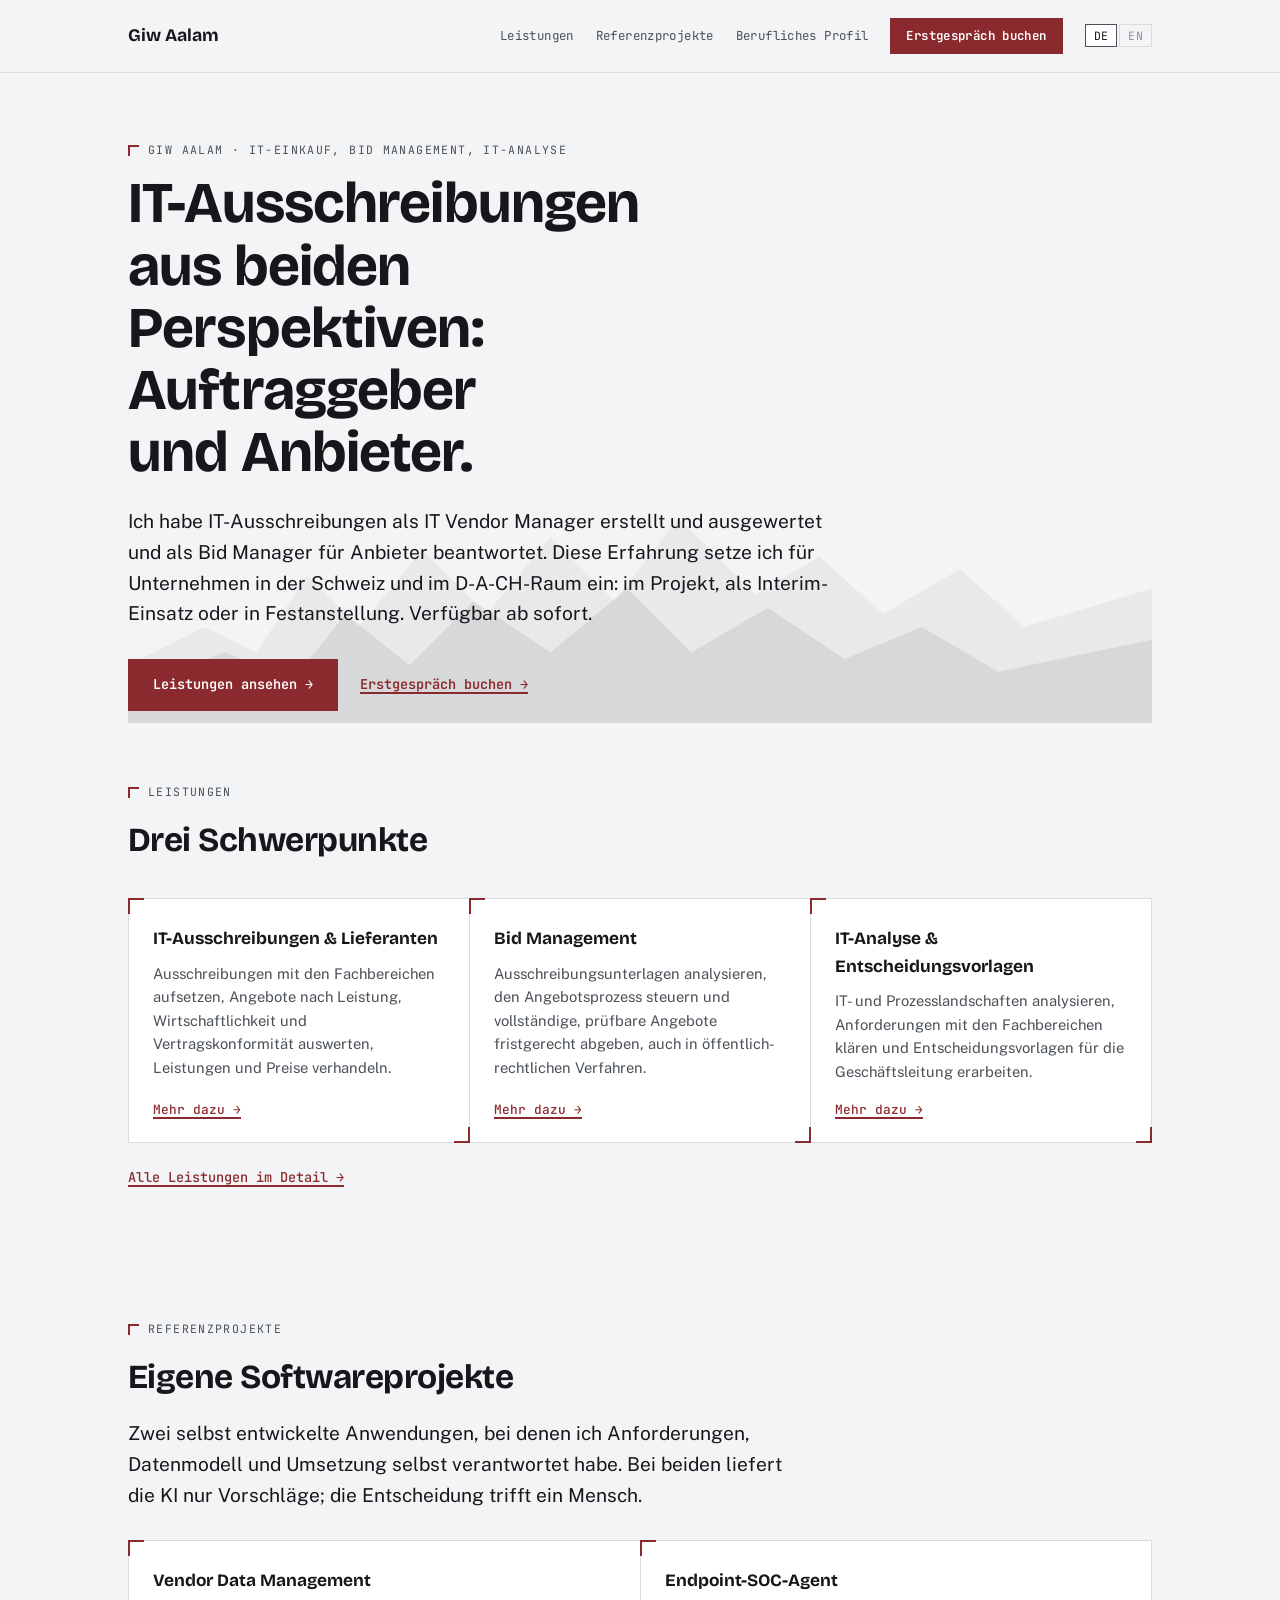
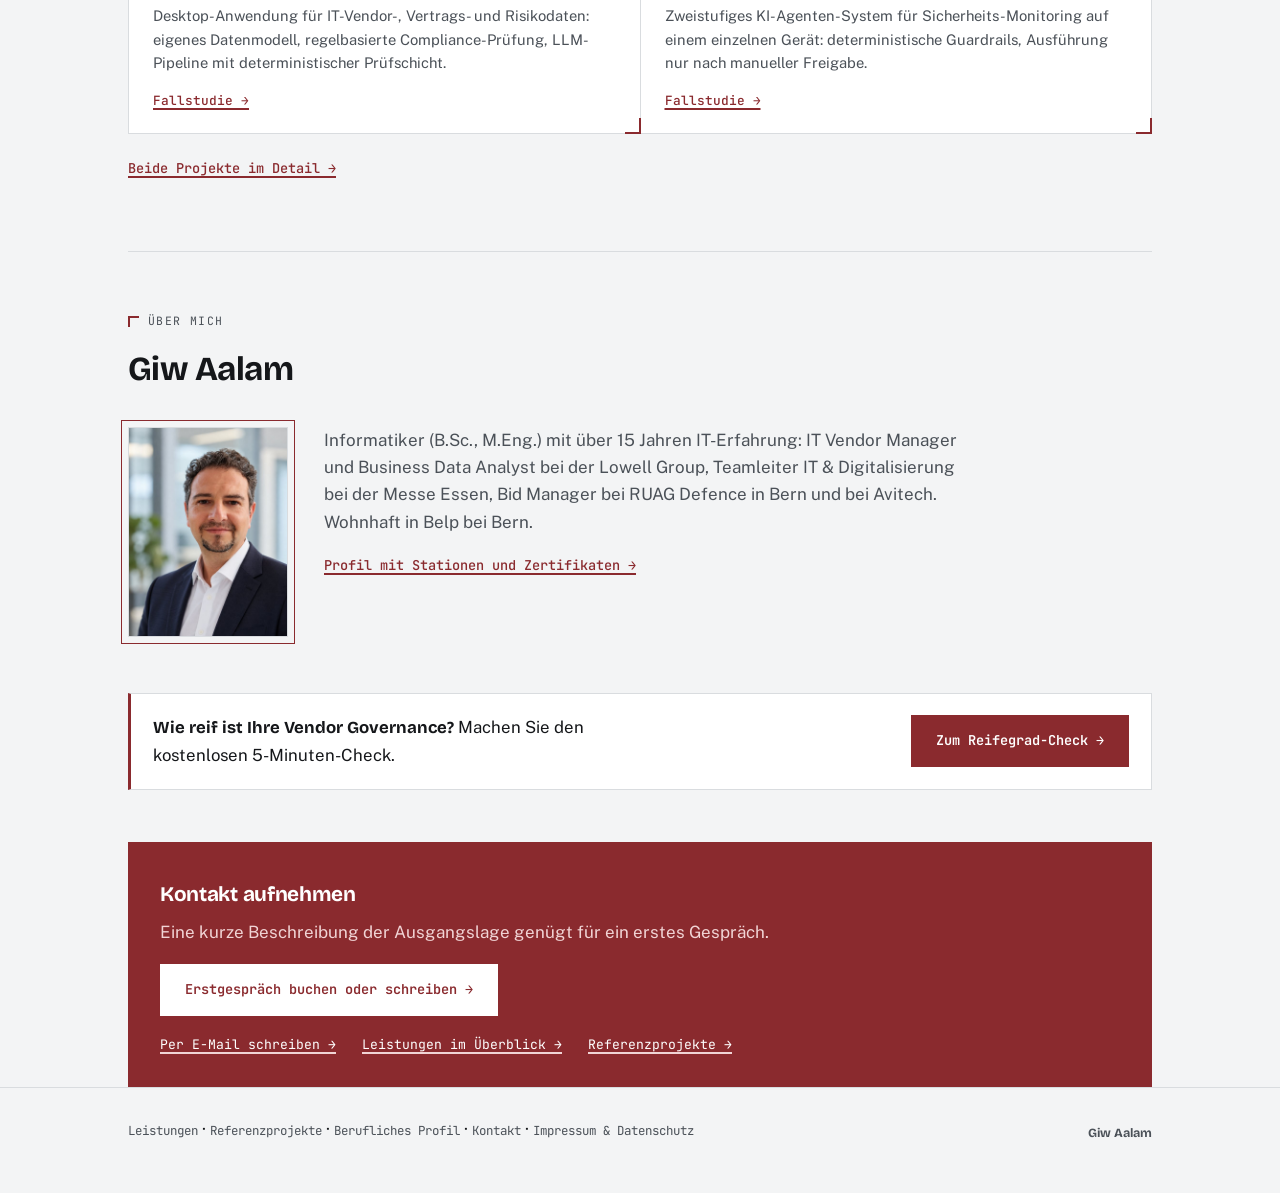
==== index.html @ 3bb44c36 "«über 15 Jahre IT-Erfahrung» statt «rund 15 Jahre Berufserfahrung» Inklusive Softwareentwicklung neb" ====
<!doctype html>
<html lang="de">
<head>
<meta charset="utf-8">
<meta name="viewport" content="width=device-width, initial-scale=1">
<meta name="google-site-verification" content="A7UXfhFZWaXhQzWZ7YZxfy1jRE7HxicbhE1LOJ9p0_E">
<title>Giw Aalam · IT-Ausschreibungen, Lieferantenmanagement, Bid Management</title>
<meta name="description" content="Giw Aalam unterstützt Unternehmen bei IT-Ausschreibungen, Lieferanten- und Vertragsmanagement, Bid Management und IT-Analyse. Projekt, Interim oder Festanstellung, verfügbar ab sofort.">
<meta property="og:type" content="website">
<meta property="og:url" content="https://aalam.ch/">
<meta property="og:site_name" content="Giw Aalam">
<meta property="og:title" content="Giw Aalam · IT-Ausschreibungen, Lieferantenmanagement, Bid Management">
<meta property="og:description" content="Giw Aalam unterstützt Unternehmen bei IT-Ausschreibungen, Lieferanten- und Vertragsmanagement, Bid Management und IT-Analyse. Projekt, Interim oder Festanstellung, verfügbar ab sofort.">
<meta property="og:image" content="https://aalam.ch/profil/giw-aalam.jpg">
<meta property="og:locale" content="de_CH">
<meta name="twitter:card" content="summary">
<link rel="canonical" href="https://aalam.ch/">
<script type="application/ld+json">
{
  "@context": "https://schema.org",
  "@graph": [
    { "@type": "WebSite", "@id": "https://aalam.ch/#website", "url": "https://aalam.ch/", "name": "Giw Aalam", "inLanguage": "de-CH", "publisher": { "@id": "https://aalam.ch/#giw" } },
    { "@type": "Person", "@id": "https://aalam.ch/#giw", "name": "Giw Aalam", "url": "https://aalam.ch/profil/", "email": "gaalam@googlemail.com", "jobTitle": "IT Vendor Management, Bid Management und IT-Analyse", "address": { "@type": "PostalAddress", "addressLocality": "Belp", "addressRegion": "BE", "addressCountry": "CH" }, "sameAs": ["https://github.com/Gaalam"] }
  ]
}
</script>
<link rel="preconnect" href="https://fonts.googleapis.com">
<link rel="preconnect" href="https://fonts.gstatic.com" crossorigin>
<link href="https://fonts.googleapis.com/css2?family=Bricolage+Grotesque:opsz,wght@12..96,400..800&family=Public+Sans:wght@400;500;600;700&family=JetBrains+Mono:wght@400;500;600;700&display=swap" rel="stylesheet">
<style>
  :root{
    --paper:#F3F4F5;
    --surface:#FFFFFF;
    --ink:#15171A;
    --ink-soft:#4B5158;
    --ink-faint:#8A9099;
    --rule:#D9DCDF;
    --accent:#8A2A2E;
    --accent-ink:#FFFFFF;
    --max:1080px;
  }
  *{box-sizing:border-box}
  html{scroll-behavior:smooth}
  @media (prefers-reduced-motion: reduce){ html{scroll-behavior:auto} }
  body{ margin:0; background:var(--paper); color:var(--ink); font-family:'Public Sans', system-ui, sans-serif; font-size:17px; line-height:1.6; }
  a{ color:var(--accent); text-decoration-thickness:1.5px; text-underline-offset:3px; }
  a:focus-visible{ outline:2.5px solid var(--accent); outline-offset:3px; }
  h1,h2,h3{ font-family:'Bricolage Grotesque', system-ui, sans-serif; font-weight:700; letter-spacing:-.015em; margin:0 0 .4em; color:var(--ink); }
  .wrap{ max-width:var(--max); margin:0 auto; padding:0 28px; }
  .eyebrow{ font-family:'JetBrains Mono', monospace; font-size:.72rem; letter-spacing:.12em; text-transform:uppercase; color:var(--ink-soft); display:inline-flex; align-items:center; gap:9px; }
  .eyebrow::before{ content:""; width:9px; height:9px; flex:0 0 auto; border-top:2px solid var(--accent); border-left:2px solid var(--accent); }
  p{ margin:0 0 1.1em; color:var(--ink-soft); max-width:64ch; }
  .lead{ font-size:1.2rem; color:var(--ink); max-width:60ch; }

  header.site{ padding:18px 0; position:sticky; top:0; background:var(--paper); border-bottom:1px solid var(--rule); z-index:10; }
  header.site .wrap{ display:flex; align-items:center; justify-content:space-between; }
  .brand{ font-family:'Bricolage Grotesque', sans-serif; font-weight:700; font-size:1.1rem; color:var(--ink); text-decoration:none; }
  nav.site{ display:flex; align-items:center; flex-wrap:wrap; justify-content:flex-end; row-gap:8px; }
  nav.site a{ font-family:'JetBrains Mono', monospace; font-size:.78rem; letter-spacing:.03em; color:var(--ink-soft); margin-left:22px; text-decoration:none; border-bottom:1px solid transparent; }
  nav.site a:hover{ border-color:var(--ink-soft); color:var(--ink); }
  .nav-cta{ font-family:'JetBrains Mono', monospace; font-size:.78rem; font-weight:600; background:var(--accent); color:var(--accent-ink) !important; padding:8px 16px; margin-left:22px; text-decoration:none; display:inline-block; border-bottom:none !important; }
  .nav-cta:hover{ background:var(--ink); }
  .lang-switch{ display:flex; gap:2px; margin-left:22px; }
  .lang-btn{ font-family:'JetBrains Mono', monospace; font-size:.72rem; letter-spacing:.03em; color:var(--ink-faint); background:none; border:1px solid var(--rule); padding:3px 8px; cursor:pointer; }
  .lang-btn:hover{ color:var(--ink); }
  .lang-btn.active{ color:var(--ink); background:var(--surface); border-color:var(--ink-soft); }
  @media (max-width:700px){ nav.site a:not(.nav-cta){ display:none; } }

  .hero{
    padding:64px 0 12px;
    background-image:url("data:image/svg+xml,%3Csvg xmlns='http://www.w3.org/2000/svg' viewBox='0 0 1600 420' preserveAspectRatio='xMidYMax slice'%3E%3Cpath d='M0 330 L120 270 L200 310 L280 190 L360 270 L460 150 L560 250 L660 130 L760 230 L860 100 L980 220 L1080 160 L1180 250 L1300 180 L1400 270 L1600 210 L1600 420 L0 420 Z' fill='%2315171A' opacity='0.05'/%3E%3Cpath d='M0 370 L150 310 L260 350 L340 250 L440 330 L540 230 L660 310 L780 210 L880 310 L1000 240 L1120 320 L1240 270 L1360 340 L1600 290 L1600 420 L0 420 Z' fill='%2315171A' opacity='0.08'/%3E%3C/svg%3E");
    background-repeat:no-repeat; background-position:bottom center; background-size:100% auto;
  }
  .hero h1{ font-size:clamp(2.3rem, 5.6vw, 3.6rem); line-height:1.08; max-width:16ch; text-wrap:balance; }
  .hero .lead{ margin-top:20px; }
  .hero-cta{ margin-top:30px; display:flex; gap:22px; flex-wrap:wrap; align-items:center; }
  .btn-primary{ font-family:'JetBrains Mono', monospace; font-size:.85rem; font-weight:600; background:var(--accent); color:var(--accent-ink); padding:14px 24px; text-decoration:none; display:inline-block; border:1.5px solid var(--accent); }
  .btn-primary:hover{ background:var(--ink); border-color:var(--ink); }
  .cta-secondary{ font-family:'JetBrains Mono', monospace; font-size:.85rem; font-weight:600; border-bottom:1.5px solid var(--rule); }
  .cta-secondary:hover{ border-color:var(--accent); }

  .check-teaser{ margin:0; padding:20px 22px; background:var(--surface); border:1px solid var(--rule); border-left:3px solid var(--accent); display:flex; flex-wrap:wrap; gap:14px 28px; align-items:center; justify-content:space-between; }
  .check-teaser p{ margin:0; color:var(--ink); font-size:1.05rem; max-width:52ch; }
  .check-teaser strong{ font-family:'Bricolage Grotesque', sans-serif; }

  section{ padding:56px 0; border-top:1px solid var(--rule); }
  section:first-of-type{ border-top:none; }
  .section-head{ max-width:680px; margin-bottom:30px; }
  .section-head h2{ font-size:clamp(1.5rem, 3vw, 2.1rem); }

  .cards{ display:grid; grid-template-columns:repeat(auto-fit, minmax(240px, 1fr)); gap:1px; background:var(--rule); border:1px solid var(--rule); }
  .card{ position:relative; background:var(--surface); padding:26px 24px 22px; display:flex; flex-direction:column; }
  .card::before, .card::after{ content:""; position:absolute; width:14px; height:14px; border-color:var(--accent); border-style:solid; border-width:0; pointer-events:none; }
  .card::before{ top:-1px; left:-1px; border-top-width:2px; border-left-width:2px; }
  .card::after{ bottom:-1px; right:-1px; border-bottom-width:2px; border-right-width:2px; }
  .card-t{ font-family:'Bricolage Grotesque', sans-serif; font-weight:700; font-size:1.08rem; margin-bottom:9px; }
  .card p{ font-size:.92rem; margin-bottom:16px; }
  .card a{ font-family:'JetBrains Mono', monospace; font-size:.8rem; font-weight:500; margin-top:auto; }
  @media (max-width:640px){ .cards{ grid-template-columns:1fr; } }

  .section-link{ margin-top:24px; font-family:'JetBrains Mono', monospace; font-size:.85rem; font-weight:500; }

  .band{ background:var(--ink); color:var(--paper); border-top:none; padding:64px 0; }
  .band p{ color:var(--paper); max-width:none; }
  .band .eyebrow{ color:#A9AEB4; }
  .band .eyebrow::before{ border-color:var(--accent); }
  .band-statement{ font-family:'Bricolage Grotesque', sans-serif; font-weight:700; font-size:clamp(1.6rem, 4.2vw, 2.6rem); line-height:1.18; letter-spacing:-.015em; margin:14px 0 0; max-width:16ch; text-wrap:balance; }
  .band-statement em{ font-style:normal; color:#D68A8D; }

  .about{ display:flex; gap:36px; align-items:flex-start; flex-wrap:wrap; }
  .about img{ width:160px; height:auto; border:1px solid var(--rule); outline:1px solid var(--accent); outline-offset:6px; flex:0 0 auto; }
  .about-copy{ flex:1 1 380px; min-width:280px; }

  .cta{ background:var(--accent); color:var(--accent-ink); padding:36px 32px 32px; margin-top:52px; }
  .cta h2{ color:var(--accent-ink); font-size:1.3rem; }
  .cta p{ color:#F1D4D5; }
  .cta .btn-primary{ background:var(--accent-ink); color:var(--accent); border-color:var(--accent-ink); }
  .cta .btn-primary:hover{ background:var(--ink); color:var(--paper); border-color:var(--ink); }
  .cta-links{ margin-top:18px; font-family:'JetBrains Mono', monospace; font-size:.82rem; }
  .cta-links a{ margin-right:18px; color:var(--accent-ink); text-decoration-color:#F1D4D5; }

  footer{ padding:28px 0 50px; border-top:1px solid var(--rule); }
  footer .wrap{ display:flex; justify-content:space-between; align-items:flex-end; flex-wrap:wrap; gap:16px; }
  footer a, footer .fbrand{ font-family:'JetBrains Mono', monospace; font-size:.78rem; color:var(--ink-soft); text-decoration:none; }
  footer .fbrand{ font-family:'Bricolage Grotesque', sans-serif; font-weight:700; color:var(--ink-soft); }
</style>
</head>
<body>

<header class="site">
  <div class="wrap">
    <a class="brand" href="/">Giw Aalam</a>
    <nav class="site">
      <a href="/leistungen/" data-i18n="nav.leistungen">Leistungen</a>
      <a href="/referenzprojekte/" data-i18n="nav.referenzprojekte">Referenzprojekte</a>
      <a href="/profil/" data-i18n="nav.profil">Berufliches Profil</a>
      <a class="nav-cta" href="/kontakt/" data-i18n="nav.cta">Erstgespräch buchen</a>
      <span class="lang-switch">
        <button class="lang-btn" data-lang="de" type="button">DE</button><button class="lang-btn" data-lang="en" type="button">EN</button>
      </span>
    </nav>
  </div>
</header>

<main>
  <div class="wrap">

    <div class="hero">
      <p class="eyebrow" data-i18n="hero.eyebrow">Giw Aalam · IT-Einkauf, Bid Management, IT-Analyse</p>
      <h1 data-i18n="hero.h1">IT-Ausschreibungen aus beiden Perspektiven: Auftraggeber und Anbieter.</h1>
      <p class="lead" data-i18n="hero.lead">Ich habe IT-Ausschreibungen als IT Vendor Manager erstellt und ausgewertet und als Bid Manager für Anbieter beantwortet. Diese Erfahrung setze ich für Unternehmen in der Schweiz und im D-A-CH-Raum ein: im Projekt, als Interim-Einsatz oder in Festanstellung. Verfügbar ab sofort.</p>
      <div class="hero-cta">
        <a class="btn-primary" href="/leistungen/" data-i18n="hero.cta1">Leistungen ansehen →</a>
        <a class="cta-secondary" href="/kontakt/" data-i18n="hero.cta2">Erstgespräch buchen →</a>
      </div>
    </div>

    <section id="leistungen-teaser">
      <div class="section-head">
        <p class="eyebrow" data-i18n="s1.eyebrow">Leistungen</p>
        <h2 data-i18n="s1.h2">Drei Schwerpunkte</h2>
      </div>
      <div class="cards">
        <div class="card">
          <div class="card-t" data-i18n="s1.c1.t">IT-Ausschreibungen &amp; Lieferanten</div>
          <p data-i18n="s1.c1.p">Ausschreibungen mit den Fachbereichen aufsetzen, Angebote nach Leistung, Wirtschaftlichkeit und Vertragskonformität auswerten, Leistungen und Preise verhandeln.</p>
          <a href="/leistungen/" data-i18n="s1.c1.link">Mehr dazu →</a>
        </div>
        <div class="card">
          <div class="card-t" data-i18n="s1.c2.t">Bid Management</div>
          <p data-i18n="s1.c2.p">Ausschreibungsunterlagen analysieren, den Angebotsprozess steuern und vollständige, prüfbare Angebote fristgerecht abgeben, auch in öffentlich-rechtlichen Verfahren.</p>
          <a href="/leistungen/" data-i18n="s1.c2.link">Mehr dazu →</a>
        </div>
        <div class="card">
          <div class="card-t" data-i18n="s1.c3.t">IT-Analyse &amp; Entscheidungsvorlagen</div>
          <p data-i18n="s1.c3.p">IT- und Prozesslandschaften analysieren, Anforderungen mit den Fachbereichen klären und Entscheidungsvorlagen für die Geschäftsleitung erarbeiten.</p>
          <a href="/leistungen/" data-i18n="s1.c3.link">Mehr dazu →</a>
        </div>
      </div>
      <p class="section-link"><a href="/leistungen/" data-i18n="s1.all">Alle Leistungen im Detail →</a></p>
    </section>

  </div>


  <div class="wrap">

    <section id="referenzprojekte-teaser">
      <div class="section-head">
        <p class="eyebrow" data-i18n="s2.eyebrow">Referenzprojekte</p>
        <h2 data-i18n="s2.h2">Eigene Softwareprojekte</h2>
        <p class="lead" data-i18n="s2.lead">Zwei selbst entwickelte Anwendungen, bei denen ich Anforderungen, Datenmodell und Umsetzung selbst verantwortet habe. Bei beiden liefert die KI nur Vorschläge; die Entscheidung trifft ein Mensch.</p>
      </div>
      <div class="cards">
        <div class="card">
          <div class="card-t" data-i18n="s2.c1.t">Vendor Data Management</div>
          <p data-i18n="s2.c1.p">Desktop-Anwendung für IT-Vendor-, Vertrags- und Risikodaten: eigenes Datenmodell, regelbasierte Compliance-Prüfung, LLM-Pipeline mit deterministischer Prüfschicht.</p>
          <a href="/referenzprojekte/vendor-data-management/" data-i18n="s2.c1.link">Fallstudie →</a>
        </div>
        <div class="card">
          <div class="card-t" data-i18n="s2.c2.t">Endpoint-SOC-Agent</div>
          <p data-i18n="s2.c2.p">Zweistufiges KI-Agenten-System für Sicherheits-Monitoring auf einem einzelnen Gerät: deterministische Guardrails, Ausführung nur nach manueller Freigabe.</p>
          <a href="/referenzprojekte/endpoint-soc-agent/" data-i18n="s2.c2.link">Fallstudie →</a>
        </div>
      </div>
      <p class="section-link"><a href="/referenzprojekte/" data-i18n="s2.all">Beide Projekte im Detail →</a></p>
    </section>

    <section id="ueber-mich-teaser">
      <div class="section-head">
        <p class="eyebrow" data-i18n="s3.eyebrow">Über mich</p>
        <h2 data-i18n="s3.h2">Giw Aalam</h2>
      </div>
      <div class="about">
        <img src="profil/giw-aalam.jpg" alt="Portrait von Giw Aalam" width="160" height="210" data-i18n-alt="img.portrait.alt">
        <div class="about-copy">
          <p data-i18n="s3.p">Informatiker (B.Sc., M.Eng.) mit über 15 Jahren IT-Erfahrung: IT Vendor Manager und Business Data Analyst bei der Lowell Group, Teamleiter IT &amp; Digitalisierung bei der Messe Essen, Bid Manager bei RUAG Defence in Bern und bei Avitech. Wohnhaft in Belp bei Bern.</p>
          <p class="section-link" style="margin-top:0;"><a href="/profil/" data-i18n="s3.link">Profil mit Stationen und Zertifikaten →</a></p>
        </div>
      </div>
    </section>

    <div class="check-teaser">
      <p data-i18n="check.p"><strong>Wie reif ist Ihre Vendor Governance?</strong> Machen Sie den kostenlosen 5-Minuten-Check.</p>
      <a class="btn-primary" href="/reifegrad-check/" data-i18n="check.link">Zum Reifegrad-Check →</a>
    </div>

    <div class="cta">
      <h2 data-i18n="cta.h2">Kontakt aufnehmen</h2>
      <p style="margin-bottom:18px;" data-i18n="cta.p">Eine kurze Beschreibung der Ausgangslage genügt für ein erstes Gespräch.</p>
      <a class="btn-primary" href="/kontakt/" data-i18n="cta.btn">Erstgespräch buchen oder schreiben →</a>
      <div class="cta-links">
        <a href="mailto:gaalam@googlemail.com" data-i18n="cta.mail">Per E-Mail schreiben →</a>
        <a href="/leistungen/" data-i18n="cta.link1">Leistungen im Überblick →</a>
        <a href="/referenzprojekte/" data-i18n="cta.link2">Referenzprojekte →</a>
      </div>
    </div>

  </div>
</main>

<footer>
  <div class="wrap">
    <span>
      <a href="/leistungen/" data-i18n="footer.leistungen">Leistungen</a> ·
      <a href="/referenzprojekte/" data-i18n="footer.referenzprojekte">Referenzprojekte</a> ·
      <a href="/profil/" data-i18n="footer.profil">Berufliches Profil</a> ·
      <a href="/kontakt/" data-i18n="footer.kontakt">Kontakt</a> ·
      <a href="/rechtliches/" data-i18n="footer.legal">Impressum &amp; Datenschutz</a>
    </span>
    <span class="fbrand">Giw Aalam</span>
  </div>
</footer>

<script>
  const I18N = {
    de: {
      title: "Giw Aalam · IT-Ausschreibungen, Lieferantenmanagement, Bid Management",
      description: "Giw Aalam unterstützt Unternehmen bei IT-Ausschreibungen, Lieferanten- und Vertragsmanagement, Bid Management und IT-Analyse. Projekt, Interim oder Festanstellung, verfügbar ab sofort.",
      "nav.leistungen": "Leistungen",
      "nav.referenzprojekte": "Referenzprojekte",
      "nav.profil": "Berufliches Profil",
      "nav.cta": "Erstgespräch buchen",
      "hero.eyebrow": "Giw Aalam · IT-Einkauf, Bid Management, IT-Analyse",
      "hero.h1": "IT-Ausschreibungen aus beiden Perspektiven: Auftraggeber und Anbieter.",
      "hero.lead": "Ich habe IT-Ausschreibungen als IT Vendor Manager erstellt und ausgewertet und als Bid Manager für Anbieter beantwortet. Diese Erfahrung setze ich für Unternehmen in der Schweiz und im D-A-CH-Raum ein: im Projekt, als Interim-Einsatz oder in Festanstellung. Verfügbar ab sofort.",
      "hero.cta1": "Leistungen ansehen →",
      "hero.cta2": "Erstgespräch buchen →",
      "check.p": "<strong>Wie reif ist Ihre Vendor Governance?</strong> Machen Sie den kostenlosen 5-Minuten-Check.",
      "check.link": "Zum Reifegrad-Check →",
      "img.portrait.alt": "Portrait von Giw Aalam",
      "s1.eyebrow": "Leistungen",
      "s1.h2": "Drei Schwerpunkte",
      "s1.c1.t": "IT-Ausschreibungen &amp; Lieferanten",
      "s1.c1.p": "Ausschreibungen mit den Fachbereichen aufsetzen, Angebote nach Leistung, Wirtschaftlichkeit und Vertragskonformität auswerten, Leistungen und Preise verhandeln.",
      "s1.c1.link": "Mehr dazu →",
      "s1.c2.t": "Bid Management",
      "s1.c2.p": "Ausschreibungsunterlagen analysieren, den Angebotsprozess steuern und vollständige, prüfbare Angebote fristgerecht abgeben, auch in öffentlich-rechtlichen Verfahren.",
      "s1.c2.link": "Mehr dazu →",
      "s1.c3.t": "IT-Analyse &amp; Entscheidungsvorlagen",
      "s1.c3.p": "IT- und Prozesslandschaften analysieren, Anforderungen mit den Fachbereichen klären und Entscheidungsvorlagen für die Geschäftsleitung erarbeiten.",
      "s1.c3.link": "Mehr dazu →",
      "s1.all": "Alle Leistungen im Detail →",
      "s2.eyebrow": "Referenzprojekte",
      "s2.h2": "Eigene Softwareprojekte",
      "s2.lead": "Zwei selbst entwickelte Anwendungen, bei denen ich Anforderungen, Datenmodell und Umsetzung selbst verantwortet habe. Bei beiden liefert die KI nur Vorschläge; die Entscheidung trifft ein Mensch.",
      "s2.c1.t": "Vendor Data Management",
      "s2.c1.p": "Desktop-Anwendung für IT-Vendor-, Vertrags- und Risikodaten: eigenes Datenmodell, regelbasierte Compliance-Prüfung, LLM-Pipeline mit deterministischer Prüfschicht.",
      "s2.c1.link": "Fallstudie →",
      "s2.c2.t": "Endpoint-SOC-Agent",
      "s2.c2.p": "Zweistufiges KI-Agenten-System für Sicherheits-Monitoring auf einem einzelnen Gerät: deterministische Guardrails, Ausführung nur nach manueller Freigabe.",
      "s2.c2.link": "Fallstudie →",
      "s2.all": "Beide Projekte im Detail →",
      "s3.eyebrow": "Über mich",
      "s3.h2": "Giw Aalam",
      "s3.p": "Informatiker (B.Sc., M.Eng.) mit über 15 Jahren IT-Erfahrung: IT Vendor Manager und Business Data Analyst bei der Lowell Group, Teamleiter IT &amp; Digitalisierung bei der Messe Essen, Bid Manager bei RUAG Defence in Bern und bei Avitech. Wohnhaft in Belp bei Bern.",
      "s3.link": "Profil mit Stationen und Zertifikaten →",
      "cta.h2": "Kontakt aufnehmen",
      "cta.p": "Eine kurze Beschreibung der Ausgangslage genügt für ein erstes Gespräch.",
      "cta.btn": "Erstgespräch buchen oder schreiben →",
      "cta.mail": "Per E-Mail schreiben →",
      "cta.link1": "Leistungen im Überblick →",
      "cta.link2": "Referenzprojekte →",
      "footer.leistungen": "Leistungen",
      "footer.referenzprojekte": "Referenzprojekte",
      "footer.profil": "Berufliches Profil",
      "footer.kontakt": "Kontakt",
      "footer.legal": "Impressum & Datenschutz"
    },
    en: {
      title: "Giw Aalam · IT tenders, vendor management, bid management",
      description: "Giw Aalam supports companies with IT tenders, vendor and contract management, bid management and IT analysis. Project, interim or permanent, available immediately.",
      "nav.leistungen": "Services",
      "nav.referenzprojekte": "Reference Projects",
      "nav.profil": "Professional Profile",
      "nav.cta": "Book intro call",
      "hero.eyebrow": "Giw Aalam · IT procurement, bid management, IT analysis",
      "hero.h1": "IT tenders from both sides: buyer and bidder.",
      "hero.lead": "As an IT vendor manager I prepared and evaluated IT tenders; as a bid manager I answered them for suppliers. I put this experience to work for companies in Switzerland and the DACH region: as a project, an interim role or a permanent position. Available immediately.",
      "hero.cta1": "See services →",
      "hero.cta2": "Book intro call →",
      "check.p": "<strong>How mature is your vendor governance?</strong> Take the free 5-minute check (German only).",
      "check.link": "Go to the maturity check (German only) →",
      "img.portrait.alt": "Portrait of Giw Aalam",
      "s1.eyebrow": "Services",
      "s1.h2": "Three focus areas",
      "s1.c1.t": "IT tenders &amp; vendors",
      "s1.c1.p": "Set up tenders with the business units, evaluate offers on scope, cost-effectiveness and contract compliance, negotiate services and prices.",
      "s1.c1.link": "Learn more →",
      "s1.c2.t": "Bid management",
      "s1.c2.p": "Analyse tender documents, run the proposal process and submit complete, verifiable proposals on time, including public-sector procedures.",
      "s1.c2.link": "Learn more →",
      "s1.c3.t": "IT analysis &amp; decision papers",
      "s1.c3.p": "Analyse IT and process landscapes, clarify requirements with the business units and prepare decision papers for management.",
      "s1.c3.link": "Learn more →",
      "s1.all": "All services in detail →",
      "s2.eyebrow": "Reference projects",
      "s2.h2": "Software I built",
      "s2.lead": "Two applications I built myself, owning requirements, data model and implementation. In both, AI only makes suggestions; a person makes the decision.",
      "s2.c1.t": "Vendor Data Management",
      "s2.c1.p": "Desktop application for IT vendor, contract and risk data: its own data model, rule-based compliance checks, an LLM pipeline with a deterministic validation layer.",
      "s2.c1.link": "Case study →",
      "s2.c2.t": "Endpoint SOC Agent",
      "s2.c2.p": "Two-stage AI-agent system for security monitoring on a single device: deterministic guardrails, execution only after manual approval.",
      "s2.c2.link": "Case study →",
      "s2.all": "Both projects in detail →",
      "s3.eyebrow": "About me",
      "s3.h2": "Giw Aalam",
      "s3.p": "Computer scientist (B.Sc., M.Eng.) with over 15 years of IT experience: IT vendor manager and business data analyst at Lowell Group, team lead IT &amp; digitalisation at Messe Essen, bid manager at RUAG Defence in Bern and at Avitech. Based in Belp near Bern.",
      "s3.link": "Profile with career history and certificates →",
      "cta.h2": "Get in touch",
      "cta.p": "A short description of the situation is enough for a first conversation.",
      "cta.btn": "Book an intro call or write →",
      "cta.mail": "Write an email →",
      "cta.link1": "Services overview →",
      "cta.link2": "Reference projects →",
      "footer.leistungen": "Services",
      "footer.referenzprojekte": "Reference Projects",
      "footer.profil": "Professional Profile",
      "footer.kontakt": "Contact",
      "footer.legal": "Imprint & privacy"
    }
  };

  function setLang(lang){
    if(!I18N[lang]) return;
    const dict = I18N[lang];
    document.documentElement.lang = lang;
    document.title = dict.title;
    const descMeta = document.querySelector('meta[name="description"]');
    if(descMeta) descMeta.setAttribute('content', dict.description);
    document.querySelectorAll('[data-i18n]').forEach(el=>{
      const key = el.getAttribute('data-i18n');
      if(dict[key] !== undefined) el.innerHTML = dict[key];
    });
    document.querySelectorAll('[data-i18n-alt]').forEach(el=>{
      const key = el.getAttribute('data-i18n-alt');
      if(dict[key] !== undefined) el.setAttribute('alt', dict[key]);
    });
    document.querySelectorAll('.lang-btn').forEach(b=>{
      b.classList.toggle('active', b.dataset.lang === lang);
    });
    try{ localStorage.setItem('lang', lang); }catch(e){}
  }
  document.querySelectorAll('.lang-btn').forEach(b=>{
    b.addEventListener('click', ()=>setLang(b.dataset.lang));
  });
  let initialLang = 'de';
  try{ if(localStorage.getItem('lang') === 'en') initialLang = 'en'; }catch(e){}
  setLang(initialLang);
</script>

</body>
</html>
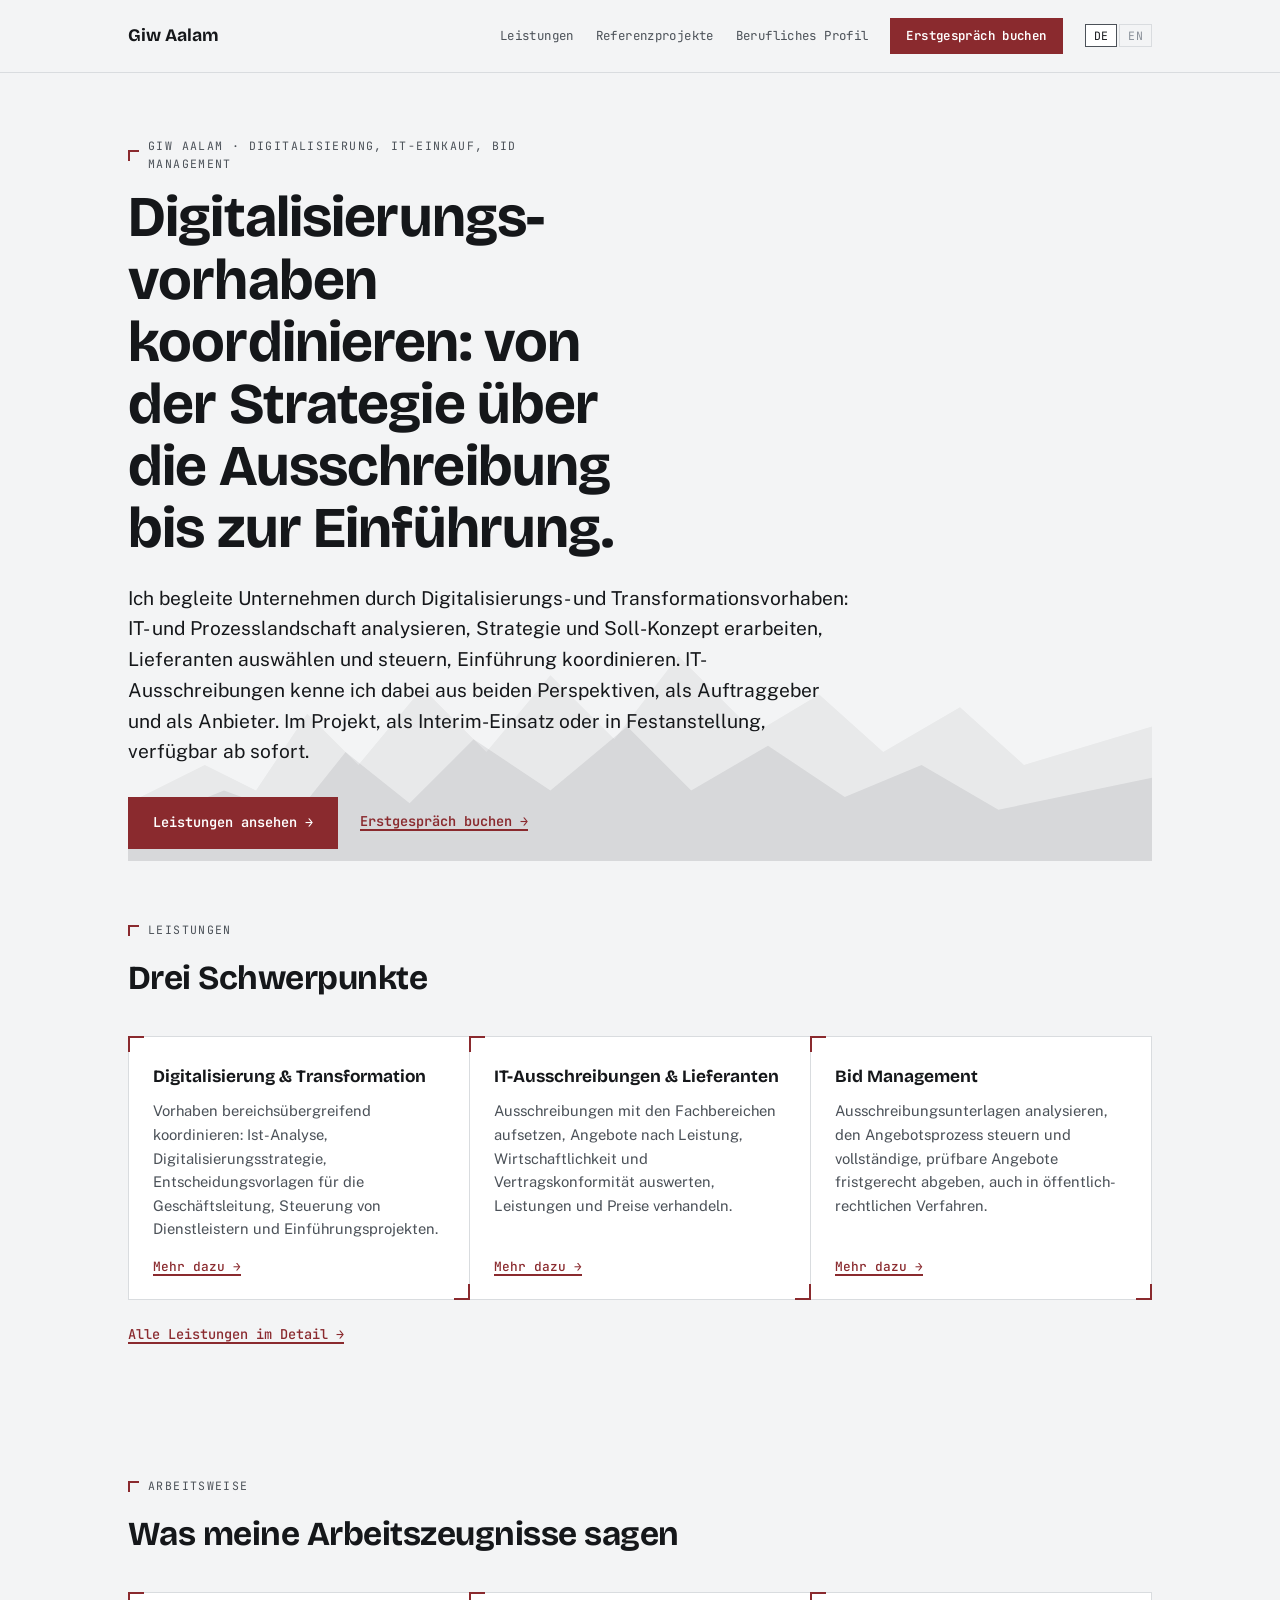
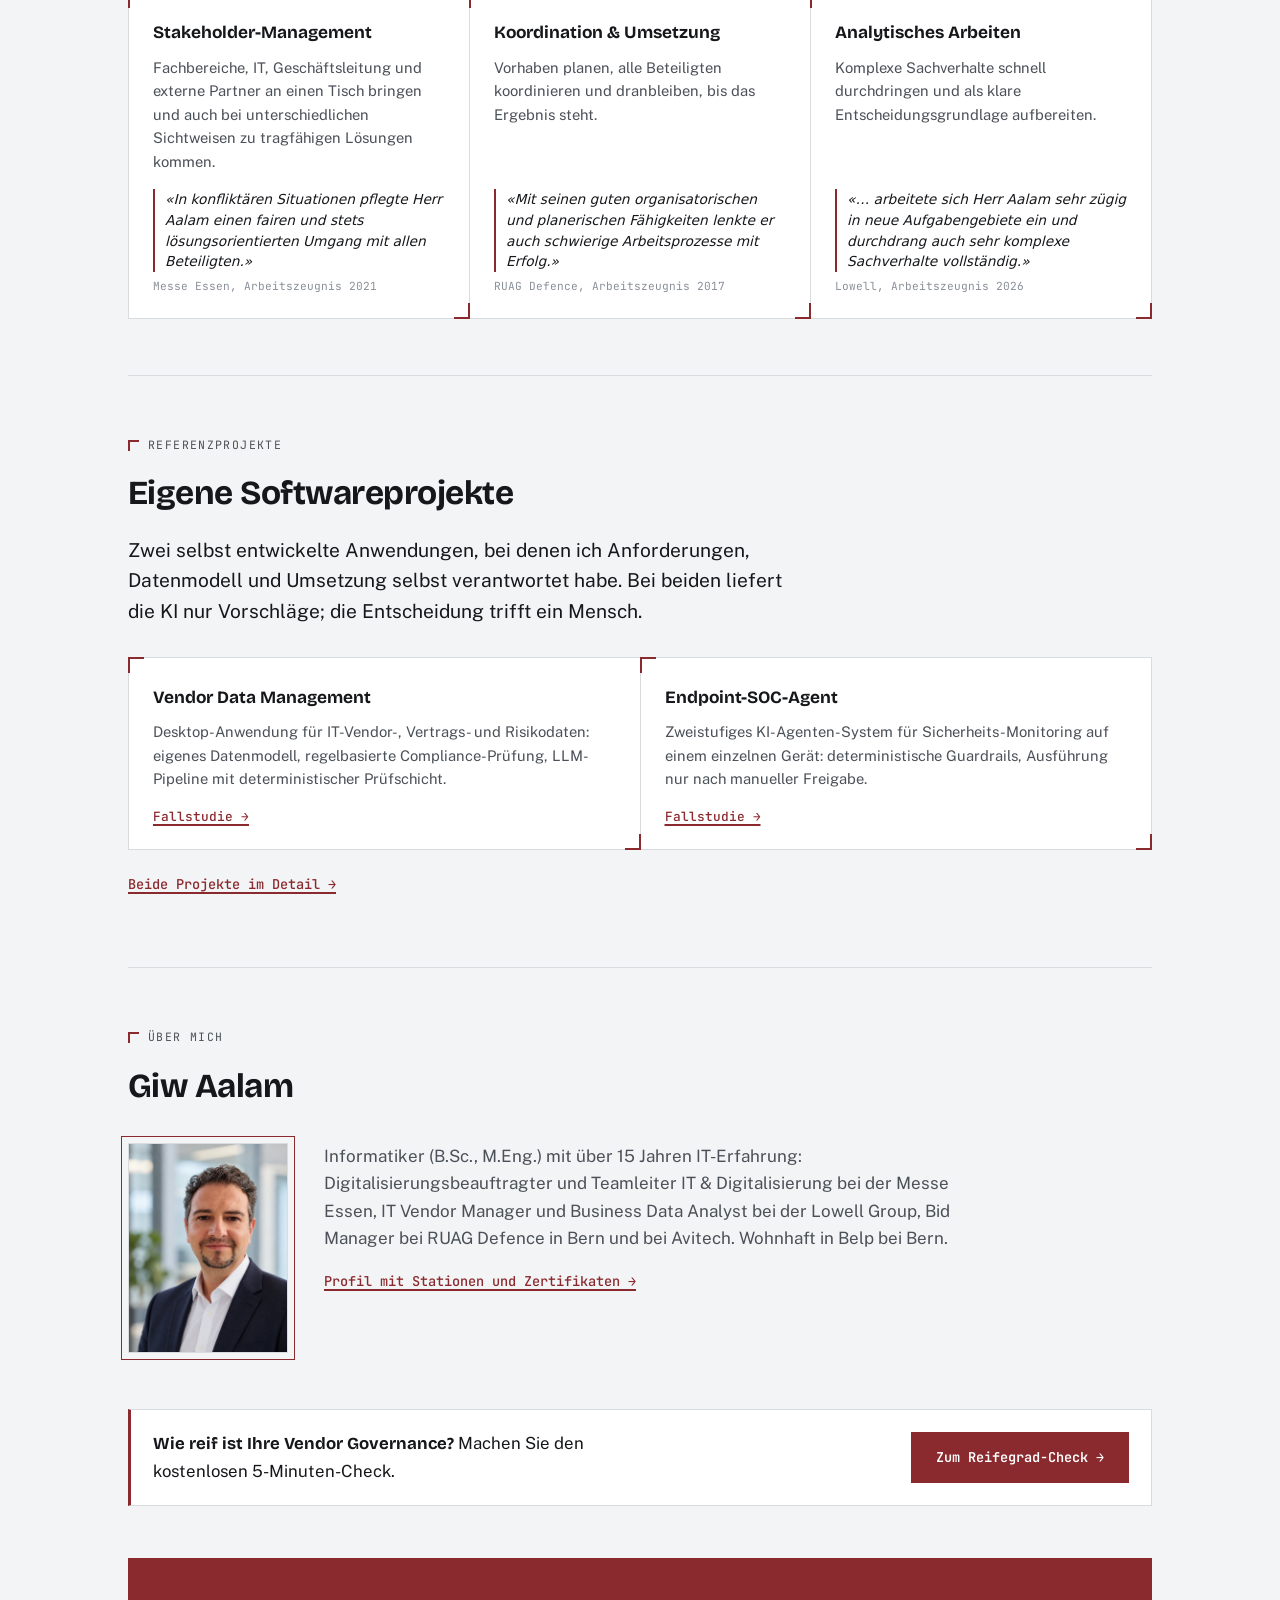
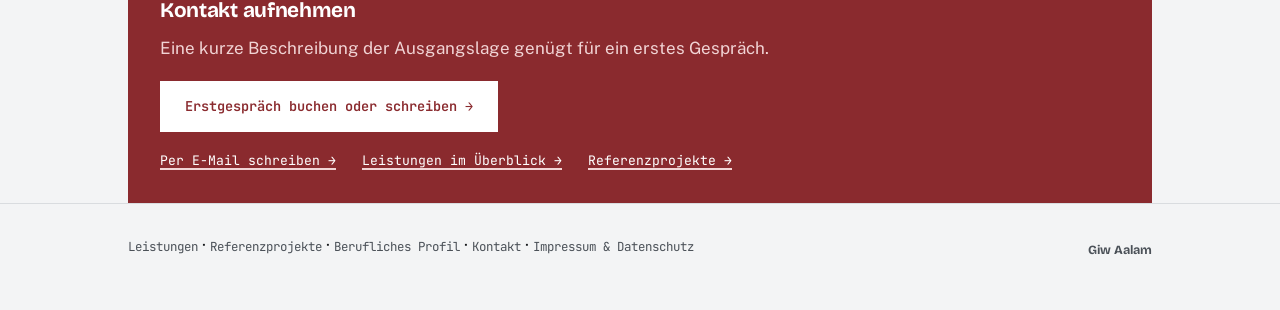
==== commit bc2d8f83: "Digitalisierung & Transformation als ersten Schwerpunkt, Stärken mit Zeugnis-Zitaten - Startseite, L" ====
--- a/index.html
+++ b/index.html
@@ -4,13 +4,13 @@
 <meta charset="utf-8">
 <meta name="viewport" content="width=device-width, initial-scale=1">
 <meta name="google-site-verification" content="A7UXfhFZWaXhQzWZ7YZxfy1jRE7HxicbhE1LOJ9p0_E">
-<title>Giw Aalam · IT-Ausschreibungen, Lieferantenmanagement, Bid Management</title>
-<meta name="description" content="Giw Aalam unterstützt Unternehmen bei IT-Ausschreibungen, Lieferanten- und Vertragsmanagement, Bid Management und IT-Analyse. Projekt, Interim oder Festanstellung, verfügbar ab sofort.">
+<title>Giw Aalam · Digitalisierung &amp; Transformation, IT-Ausschreibungen, Bid Management</title>
+<meta name="description" content="Giw Aalam begleitet und koordiniert Digitalisierungs- und Transformationsvorhaben, von Analyse und Strategie über Ausschreibung und Lieferantenauswahl bis zur Einführung. Projekt, Interim oder Festanstellung, verfügbar ab sofort.">
 <meta property="og:type" content="website">
 <meta property="og:url" content="https://aalam.ch/">
 <meta property="og:site_name" content="Giw Aalam">
-<meta property="og:title" content="Giw Aalam · IT-Ausschreibungen, Lieferantenmanagement, Bid Management">
-<meta property="og:description" content="Giw Aalam unterstützt Unternehmen bei IT-Ausschreibungen, Lieferanten- und Vertragsmanagement, Bid Management und IT-Analyse. Projekt, Interim oder Festanstellung, verfügbar ab sofort.">
+<meta property="og:title" content="Giw Aalam · Digitalisierung &amp; Transformation, IT-Ausschreibungen, Bid Management">
+<meta property="og:description" content="Giw Aalam begleitet und koordiniert Digitalisierungs- und Transformationsvorhaben, von Analyse und Strategie über Ausschreibung und Lieferantenauswahl bis zur Einführung. Projekt, Interim oder Festanstellung, verfügbar ab sofort.">
 <meta property="og:image" content="https://aalam.ch/profil/giw-aalam.jpg">
 <meta property="og:locale" content="de_CH">
 <meta name="twitter:card" content="summary">
@@ -20,7 +20,7 @@
   "@context": "https://schema.org",
   "@graph": [
     { "@type": "WebSite", "@id": "https://aalam.ch/#website", "url": "https://aalam.ch/", "name": "Giw Aalam", "inLanguage": "de-CH", "publisher": { "@id": "https://aalam.ch/#giw" } },
-    { "@type": "Person", "@id": "https://aalam.ch/#giw", "name": "Giw Aalam", "url": "https://aalam.ch/profil/", "email": "gaalam@googlemail.com", "jobTitle": "IT Vendor Management, Bid Management und IT-Analyse", "address": { "@type": "PostalAddress", "addressLocality": "Belp", "addressRegion": "BE", "addressCountry": "CH" }, "sameAs": ["https://github.com/Gaalam"] }
+    { "@type": "Person", "@id": "https://aalam.ch/#giw", "name": "Giw Aalam", "url": "https://aalam.ch/profil/", "email": "gaalam@googlemail.com", "jobTitle": "Digitalisierung, IT Vendor Management und Bid Management", "address": { "@type": "PostalAddress", "addressLocality": "Belp", "addressRegion": "BE", "addressCountry": "CH" }, "sameAs": ["https://github.com/Gaalam"] }
   ]
 }
 </script>
@@ -95,6 +95,8 @@
   .card::after{ bottom:-1px; right:-1px; border-bottom-width:2px; border-right-width:2px; }
   .card-t{ font-family:'Bricolage Grotesque', sans-serif; font-weight:700; font-size:1.08rem; margin-bottom:9px; }
   .card p{ font-size:.92rem; margin-bottom:16px; }
+  .card .quote{ font-size:.86rem; font-style:italic; line-height:1.5; color:var(--ink); border-left:2px solid var(--accent); padding-left:10px; margin:auto 0 6px; }
+  .card .src{ font-family:'JetBrains Mono', monospace; font-size:.7rem; color:var(--ink-faint); }
   .card a{ font-family:'JetBrains Mono', monospace; font-size:.8rem; font-weight:500; margin-top:auto; }
   @media (max-width:640px){ .cards{ grid-template-columns:1fr; } }
 
@@ -146,9 +148,9 @@
   <div class="wrap">
 
     <div class="hero">
-      <p class="eyebrow" data-i18n="hero.eyebrow">Giw Aalam · IT-Einkauf, Bid Management, IT-Analyse</p>
-      <h1 data-i18n="hero.h1">IT-Ausschreibungen aus beiden Perspektiven: Auftraggeber und Anbieter.</h1>
-      <p class="lead" data-i18n="hero.lead">Ich habe IT-Ausschreibungen als IT Vendor Manager erstellt und ausgewertet und als Bid Manager für Anbieter beantwortet. Diese Erfahrung setze ich für Unternehmen in der Schweiz und im D-A-CH-Raum ein: im Projekt, als Interim-Einsatz oder in Festanstellung. Verfügbar ab sofort.</p>
+      <p class="eyebrow" data-i18n="hero.eyebrow">Giw Aalam · Digitalisierung, IT-Einkauf, Bid Management</p>
+      <h1 data-i18n="hero.h1">Digitalisierungs&shy;vorhaben koordinieren: von der Strategie über die Ausschreibung bis zur Einführung.</h1>
+      <p class="lead" data-i18n="hero.lead">Ich begleite Unternehmen durch Digitalisierungs- und Transformationsvorhaben: IT- und Prozesslandschaft analysieren, Strategie und Soll-Konzept erarbeiten, Lieferanten auswählen und steuern, Einführung koordinieren. IT-Ausschreibungen kenne ich dabei aus beiden Perspektiven, als Auftraggeber und als Anbieter. Im Projekt, als Interim-Einsatz oder in Festanstellung, verfügbar ab sofort.</p>
       <div class="hero-cta">
         <a class="btn-primary" href="/leistungen/" data-i18n="hero.cta1">Leistungen ansehen →</a>
         <a class="cta-secondary" href="/kontakt/" data-i18n="hero.cta2">Erstgespräch buchen →</a>
@@ -162,18 +164,18 @@
       </div>
       <div class="cards">
         <div class="card">
-          <div class="card-t" data-i18n="s1.c1.t">IT-Ausschreibungen &amp; Lieferanten</div>
-          <p data-i18n="s1.c1.p">Ausschreibungen mit den Fachbereichen aufsetzen, Angebote nach Leistung, Wirtschaftlichkeit und Vertragskonformität auswerten, Leistungen und Preise verhandeln.</p>
+          <div class="card-t" data-i18n="s1.c1.t">Digitalisierung &amp; Transformation</div>
+          <p data-i18n="s1.c1.p">Vorhaben bereichsübergreifend koordinieren: Ist-Analyse, Digitalisierungsstrategie, Entscheidungsvorlagen für die Geschäftsleitung, Steuerung von Dienstleistern und Einführungsprojekten.</p>
           <a href="/leistungen/" data-i18n="s1.c1.link">Mehr dazu →</a>
         </div>
         <div class="card">
-          <div class="card-t" data-i18n="s1.c2.t">Bid Management</div>
-          <p data-i18n="s1.c2.p">Ausschreibungsunterlagen analysieren, den Angebotsprozess steuern und vollständige, prüfbare Angebote fristgerecht abgeben, auch in öffentlich-rechtlichen Verfahren.</p>
+          <div class="card-t" data-i18n="s1.c2.t">IT-Ausschreibungen &amp; Lieferanten</div>
+          <p data-i18n="s1.c2.p">Ausschreibungen mit den Fachbereichen aufsetzen, Angebote nach Leistung, Wirtschaftlichkeit und Vertragskonformität auswerten, Leistungen und Preise verhandeln.</p>
           <a href="/leistungen/" data-i18n="s1.c2.link">Mehr dazu →</a>
         </div>
         <div class="card">
-          <div class="card-t" data-i18n="s1.c3.t">IT-Analyse &amp; Entscheidungsvorlagen</div>
-          <p data-i18n="s1.c3.p">IT- und Prozesslandschaften analysieren, Anforderungen mit den Fachbereichen klären und Entscheidungsvorlagen für die Geschäftsleitung erarbeiten.</p>
+          <div class="card-t" data-i18n="s1.c3.t">Bid Management</div>
+          <p data-i18n="s1.c3.p">Ausschreibungsunterlagen analysieren, den Angebotsprozess steuern und vollständige, prüfbare Angebote fristgerecht abgeben, auch in öffentlich-rechtlichen Verfahren.</p>
           <a href="/leistungen/" data-i18n="s1.c3.link">Mehr dazu →</a>
         </div>
       </div>
@@ -184,6 +186,33 @@
 
 
   <div class="wrap">
+
+    <section id="arbeitsweise">
+      <div class="section-head">
+        <p class="eyebrow" data-i18n="ws.eyebrow">Arbeitsweise</p>
+        <h2 data-i18n="ws.h2">Was meine Arbeitszeugnisse sagen</h2>
+      </div>
+      <div class="cards">
+        <div class="card">
+          <div class="card-t" data-i18n="ws.c1.t">Stakeholder-Management</div>
+          <p data-i18n="ws.c1.p">Fachbereiche, IT, Geschäftsleitung und externe Partner an einen Tisch bringen und auch bei unterschiedlichen Sichtweisen zu tragfähigen Lösungen kommen.</p>
+          <p class="quote" data-i18n="ws.c1.q">«In konfliktären Situationen pflegte Herr Aalam einen fairen und stets lösungsorientierten Umgang mit allen Beteiligten.»</p>
+          <span class="src" data-i18n="ws.c1.src">Messe Essen, Arbeitszeugnis 2021</span>
+        </div>
+        <div class="card">
+          <div class="card-t" data-i18n="ws.c2.t">Koordination &amp; Umsetzung</div>
+          <p data-i18n="ws.c2.p">Vorhaben planen, alle Beteiligten koordinieren und dranbleiben, bis das Ergebnis steht.</p>
+          <p class="quote" data-i18n="ws.c2.q">«Mit seinen guten organisatorischen und planerischen Fähigkeiten lenkte er auch schwierige Arbeitsprozesse mit Erfolg.»</p>
+          <span class="src" data-i18n="ws.c2.src">RUAG Defence, Arbeitszeugnis 2017</span>
+        </div>
+        <div class="card">
+          <div class="card-t" data-i18n="ws.c3.t">Analytisches Arbeiten</div>
+          <p data-i18n="ws.c3.p">Komplexe Sachverhalte schnell durchdringen und als klare Entscheidungsgrundlage aufbereiten.</p>
+          <p class="quote" data-i18n="ws.c3.q">«… arbeitete sich Herr Aalam sehr zügig in neue Aufgabengebiete ein und durchdrang auch sehr komplexe Sachverhalte vollständig.»</p>
+          <span class="src" data-i18n="ws.c3.src">Lowell, Arbeitszeugnis 2026</span>
+        </div>
+      </div>
+    </section>
 
     <section id="referenzprojekte-teaser">
       <div class="section-head">
@@ -214,7 +243,7 @@
       <div class="about">
         <img src="profil/giw-aalam.jpg" alt="Portrait von Giw Aalam" width="160" height="210" data-i18n-alt="img.portrait.alt">
         <div class="about-copy">
-          <p data-i18n="s3.p">Informatiker (B.Sc., M.Eng.) mit über 15 Jahren IT-Erfahrung: IT Vendor Manager und Business Data Analyst bei der Lowell Group, Teamleiter IT &amp; Digitalisierung bei der Messe Essen, Bid Manager bei RUAG Defence in Bern und bei Avitech. Wohnhaft in Belp bei Bern.</p>
+          <p data-i18n="s3.p">Informatiker (B.Sc., M.Eng.) mit über 15 Jahren IT-Erfahrung: Digitalisierungsbeauftragter und Teamleiter IT &amp; Digitalisierung bei der Messe Essen, IT Vendor Manager und Business Data Analyst bei der Lowell Group, Bid Manager bei RUAG Defence in Bern und bei Avitech. Wohnhaft in Belp bei Bern.</p>
           <p class="section-link" style="margin-top:0;"><a href="/profil/" data-i18n="s3.link">Profil mit Stationen und Zertifikaten →</a></p>
         </div>
       </div>
@@ -255,15 +284,15 @@
 <script>
   const I18N = {
     de: {
-      title: "Giw Aalam · IT-Ausschreibungen, Lieferantenmanagement, Bid Management",
-      description: "Giw Aalam unterstützt Unternehmen bei IT-Ausschreibungen, Lieferanten- und Vertragsmanagement, Bid Management und IT-Analyse. Projekt, Interim oder Festanstellung, verfügbar ab sofort.",
+      title: "Giw Aalam · Digitalisierung & Transformation, IT-Ausschreibungen, Bid Management",
+      description: "Giw Aalam begleitet und koordiniert Digitalisierungs- und Transformationsvorhaben, von Analyse und Strategie über Ausschreibung und Lieferantenauswahl bis zur Einführung. Projekt, Interim oder Festanstellung, verfügbar ab sofort.",
       "nav.leistungen": "Leistungen",
       "nav.referenzprojekte": "Referenzprojekte",
       "nav.profil": "Berufliches Profil",
       "nav.cta": "Erstgespräch buchen",
-      "hero.eyebrow": "Giw Aalam · IT-Einkauf, Bid Management, IT-Analyse",
-      "hero.h1": "IT-Ausschreibungen aus beiden Perspektiven: Auftraggeber und Anbieter.",
-      "hero.lead": "Ich habe IT-Ausschreibungen als IT Vendor Manager erstellt und ausgewertet und als Bid Manager für Anbieter beantwortet. Diese Erfahrung setze ich für Unternehmen in der Schweiz und im D-A-CH-Raum ein: im Projekt, als Interim-Einsatz oder in Festanstellung. Verfügbar ab sofort.",
+      "hero.eyebrow": "Giw Aalam · Digitalisierung, IT-Einkauf, Bid Management",
+      "hero.h1": "Digitalisierungs&shy;vorhaben koordinieren: von der Strategie über die Ausschreibung bis zur Einführung.",
+      "hero.lead": "Ich begleite Unternehmen durch Digitalisierungs- und Transformationsvorhaben: IT- und Prozesslandschaft analysieren, Strategie und Soll-Konzept erarbeiten, Lieferanten auswählen und steuern, Einführung koordinieren. IT-Ausschreibungen kenne ich dabei aus beiden Perspektiven, als Auftraggeber und als Anbieter. Im Projekt, als Interim-Einsatz oder in Festanstellung, verfügbar ab sofort.",
       "hero.cta1": "Leistungen ansehen →",
       "hero.cta2": "Erstgespräch buchen →",
       "check.p": "<strong>Wie reif ist Ihre Vendor Governance?</strong> Machen Sie den kostenlosen 5-Minuten-Check.",
@@ -271,14 +300,14 @@
       "img.portrait.alt": "Portrait von Giw Aalam",
       "s1.eyebrow": "Leistungen",
       "s1.h2": "Drei Schwerpunkte",
-      "s1.c1.t": "IT-Ausschreibungen &amp; Lieferanten",
-      "s1.c1.p": "Ausschreibungen mit den Fachbereichen aufsetzen, Angebote nach Leistung, Wirtschaftlichkeit und Vertragskonformität auswerten, Leistungen und Preise verhandeln.",
+      "s1.c1.t": "Digitalisierung &amp; Transformation",
+      "s1.c1.p": "Vorhaben bereichsübergreifend koordinieren: Ist-Analyse, Digitalisierungsstrategie, Entscheidungsvorlagen für die Geschäftsleitung, Steuerung von Dienstleistern und Einführungsprojekten.",
       "s1.c1.link": "Mehr dazu →",
-      "s1.c2.t": "Bid Management",
-      "s1.c2.p": "Ausschreibungsunterlagen analysieren, den Angebotsprozess steuern und vollständige, prüfbare Angebote fristgerecht abgeben, auch in öffentlich-rechtlichen Verfahren.",
+      "s1.c2.t": "IT-Ausschreibungen &amp; Lieferanten",
+      "s1.c2.p": "Ausschreibungen mit den Fachbereichen aufsetzen, Angebote nach Leistung, Wirtschaftlichkeit und Vertragskonformität auswerten, Leistungen und Preise verhandeln.",
       "s1.c2.link": "Mehr dazu →",
-      "s1.c3.t": "IT-Analyse &amp; Entscheidungsvorlagen",
-      "s1.c3.p": "IT- und Prozesslandschaften analysieren, Anforderungen mit den Fachbereichen klären und Entscheidungsvorlagen für die Geschäftsleitung erarbeiten.",
+      "s1.c3.t": "Bid Management",
+      "s1.c3.p": "Ausschreibungsunterlagen analysieren, den Angebotsprozess steuern und vollständige, prüfbare Angebote fristgerecht abgeben, auch in öffentlich-rechtlichen Verfahren.",
       "s1.c3.link": "Mehr dazu →",
       "s1.all": "Alle Leistungen im Detail →",
       "s2.eyebrow": "Referenzprojekte",
@@ -293,7 +322,7 @@
       "s2.all": "Beide Projekte im Detail →",
       "s3.eyebrow": "Über mich",
       "s3.h2": "Giw Aalam",
-      "s3.p": "Informatiker (B.Sc., M.Eng.) mit über 15 Jahren IT-Erfahrung: IT Vendor Manager und Business Data Analyst bei der Lowell Group, Teamleiter IT &amp; Digitalisierung bei der Messe Essen, Bid Manager bei RUAG Defence in Bern und bei Avitech. Wohnhaft in Belp bei Bern.",
+      "s3.p": "Informatiker (B.Sc., M.Eng.) mit über 15 Jahren IT-Erfahrung: Digitalisierungsbeauftragter und Teamleiter IT &amp; Digitalisierung bei der Messe Essen, IT Vendor Manager und Business Data Analyst bei der Lowell Group, Bid Manager bei RUAG Defence in Bern und bei Avitech. Wohnhaft in Belp bei Bern.",
       "s3.link": "Profil mit Stationen und Zertifikaten →",
       "cta.h2": "Kontakt aufnehmen",
       "cta.p": "Eine kurze Beschreibung der Ausgangslage genügt für ein erstes Gespräch.",
@@ -305,18 +334,32 @@
       "footer.referenzprojekte": "Referenzprojekte",
       "footer.profil": "Berufliches Profil",
       "footer.kontakt": "Kontakt",
-      "footer.legal": "Impressum & Datenschutz"
+      "footer.legal": "Impressum & Datenschutz",
+      "ws.eyebrow": "Arbeitsweise",
+      "ws.h2": "Was meine Arbeitszeugnisse sagen",
+      "ws.c1.t": "Stakeholder-Management",
+      "ws.c1.p": "Fachbereiche, IT, Geschäftsleitung und externe Partner an einen Tisch bringen und auch bei unterschiedlichen Sichtweisen zu tragfähigen Lösungen kommen.",
+      "ws.c1.q": "«In konfliktären Situationen pflegte Herr Aalam einen fairen und stets lösungsorientierten Umgang mit allen Beteiligten.»",
+      "ws.c1.src": "Messe Essen, Arbeitszeugnis 2021",
+      "ws.c2.t": "Koordination &amp; Umsetzung",
+      "ws.c2.p": "Vorhaben planen, alle Beteiligten koordinieren und dranbleiben, bis das Ergebnis steht.",
+      "ws.c2.q": "«Mit seinen guten organisatorischen und planerischen Fähigkeiten lenkte er auch schwierige Arbeitsprozesse mit Erfolg.»",
+      "ws.c2.src": "RUAG Defence, Arbeitszeugnis 2017",
+      "ws.c3.t": "Analytisches Arbeiten",
+      "ws.c3.p": "Komplexe Sachverhalte schnell durchdringen und als klare Entscheidungsgrundlage aufbereiten.",
+      "ws.c3.q": "«… arbeitete sich Herr Aalam sehr zügig in neue Aufgabengebiete ein und durchdrang auch sehr komplexe Sachverhalte vollständig.»",
+      "ws.c3.src": "Lowell, Arbeitszeugnis 2026"
     },
     en: {
-      title: "Giw Aalam · IT tenders, vendor management, bid management",
-      description: "Giw Aalam supports companies with IT tenders, vendor and contract management, bid management and IT analysis. Project, interim or permanent, available immediately.",
+      title: "Giw Aalam · Digitalisation & transformation, IT tenders, bid management",
+      description: "Giw Aalam guides and coordinates digitalisation and transformation initiatives, from analysis and strategy through tendering and supplier selection to rollout. Project, interim or permanent, available immediately.",
       "nav.leistungen": "Services",
       "nav.referenzprojekte": "Reference Projects",
       "nav.profil": "Professional Profile",
       "nav.cta": "Book intro call",
-      "hero.eyebrow": "Giw Aalam · IT procurement, bid management, IT analysis",
-      "hero.h1": "IT tenders from both sides: buyer and bidder.",
-      "hero.lead": "As an IT vendor manager I prepared and evaluated IT tenders; as a bid manager I answered them for suppliers. I put this experience to work for companies in Switzerland and the DACH region: as a project, an interim role or a permanent position. Available immediately.",
+      "hero.eyebrow": "Giw Aalam · Digitalisation, IT procurement, bid management",
+      "hero.h1": "Coordinating digitalisation initiatives: from strategy through tendering to rollout.",
+      "hero.lead": "I guide companies through digitalisation and transformation initiatives: analysing the IT and process landscape, developing strategy and target concept, selecting and steering suppliers, coordinating the rollout. I know IT tenders from both sides, as buyer and as bidder. As a project, an interim role or a permanent position, available immediately.",
       "hero.cta1": "See services →",
       "hero.cta2": "Book intro call →",
       "check.p": "<strong>How mature is your vendor governance?</strong> Take the free 5-minute check (German only).",
@@ -324,14 +367,14 @@
       "img.portrait.alt": "Portrait of Giw Aalam",
       "s1.eyebrow": "Services",
       "s1.h2": "Three focus areas",
-      "s1.c1.t": "IT tenders &amp; vendors",
-      "s1.c1.p": "Set up tenders with the business units, evaluate offers on scope, cost-effectiveness and contract compliance, negotiate services and prices.",
+      "s1.c1.t": "Digitalisation &amp; transformation",
+      "s1.c1.p": "Coordinate initiatives across departments: current-state analysis, digitalisation strategy, decision papers for management, steering service providers and rollout projects.",
       "s1.c1.link": "Learn more →",
-      "s1.c2.t": "Bid management",
-      "s1.c2.p": "Analyse tender documents, run the proposal process and submit complete, verifiable proposals on time, including public-sector procedures.",
+      "s1.c2.t": "IT tenders &amp; vendors",
+      "s1.c2.p": "Set up tenders with the business units, evaluate offers on scope, cost-effectiveness and contract compliance, negotiate services and prices.",
       "s1.c2.link": "Learn more →",
-      "s1.c3.t": "IT analysis &amp; decision papers",
-      "s1.c3.p": "Analyse IT and process landscapes, clarify requirements with the business units and prepare decision papers for management.",
+      "s1.c3.t": "Bid management",
+      "s1.c3.p": "Analyse tender documents, run the proposal process and submit complete, verifiable proposals on time, including public-sector procedures.",
       "s1.c3.link": "Learn more →",
       "s1.all": "All services in detail →",
       "s2.eyebrow": "Reference projects",
@@ -346,7 +389,7 @@
       "s2.all": "Both projects in detail →",
       "s3.eyebrow": "About me",
       "s3.h2": "Giw Aalam",
-      "s3.p": "Computer scientist (B.Sc., M.Eng.) with over 15 years of IT experience: IT vendor manager and business data analyst at Lowell Group, team lead IT &amp; digitalisation at Messe Essen, bid manager at RUAG Defence in Bern and at Avitech. Based in Belp near Bern.",
+      "s3.p": "Computer scientist (B.Sc., M.Eng.) with over 15 years of IT experience: digitalisation officer and team lead IT &amp; digitalisation at Messe Essen, IT vendor manager and business data analyst at Lowell Group, bid manager at RUAG Defence in Bern and at Avitech. Based in Belp near Bern.",
       "s3.link": "Profile with career history and certificates →",
       "cta.h2": "Get in touch",
       "cta.p": "A short description of the situation is enough for a first conversation.",
@@ -358,7 +401,21 @@
       "footer.referenzprojekte": "Reference Projects",
       "footer.profil": "Professional Profile",
       "footer.kontakt": "Contact",
-      "footer.legal": "Imprint & privacy"
+      "footer.legal": "Imprint & privacy",
+      "ws.eyebrow": "How I work",
+      "ws.h2": "What my employment references say",
+      "ws.c1.t": "Stakeholder management",
+      "ws.c1.p": "Bringing the business, IT, management and external partners to the table and reaching workable solutions even when viewpoints differ.",
+      "ws.c1.q": "“In situations of conflict, Mr Aalam was always fair and solution-oriented with everyone involved.”",
+      "ws.c1.src": "Messe Essen, employment reference 2021 (translated)",
+      "ws.c2.t": "Coordination &amp; delivery",
+      "ws.c2.p": "Planning initiatives, coordinating everyone involved and following through until the result is there.",
+      "ws.c2.q": "“With his good organisational and planning skills, he successfully steered even difficult work processes.”",
+      "ws.c2.src": "RUAG Defence, employment reference 2017 (translated)",
+      "ws.c3.t": "Analytical work",
+      "ws.c3.p": "Getting to grips with complex matters quickly and turning them into a clear basis for decisions.",
+      "ws.c3.q": "“… he familiarised himself with new areas very quickly and fully grasped even very complex matters.”",
+      "ws.c3.src": "Lowell, employment reference 2026 (translated)"
     }
   };
 
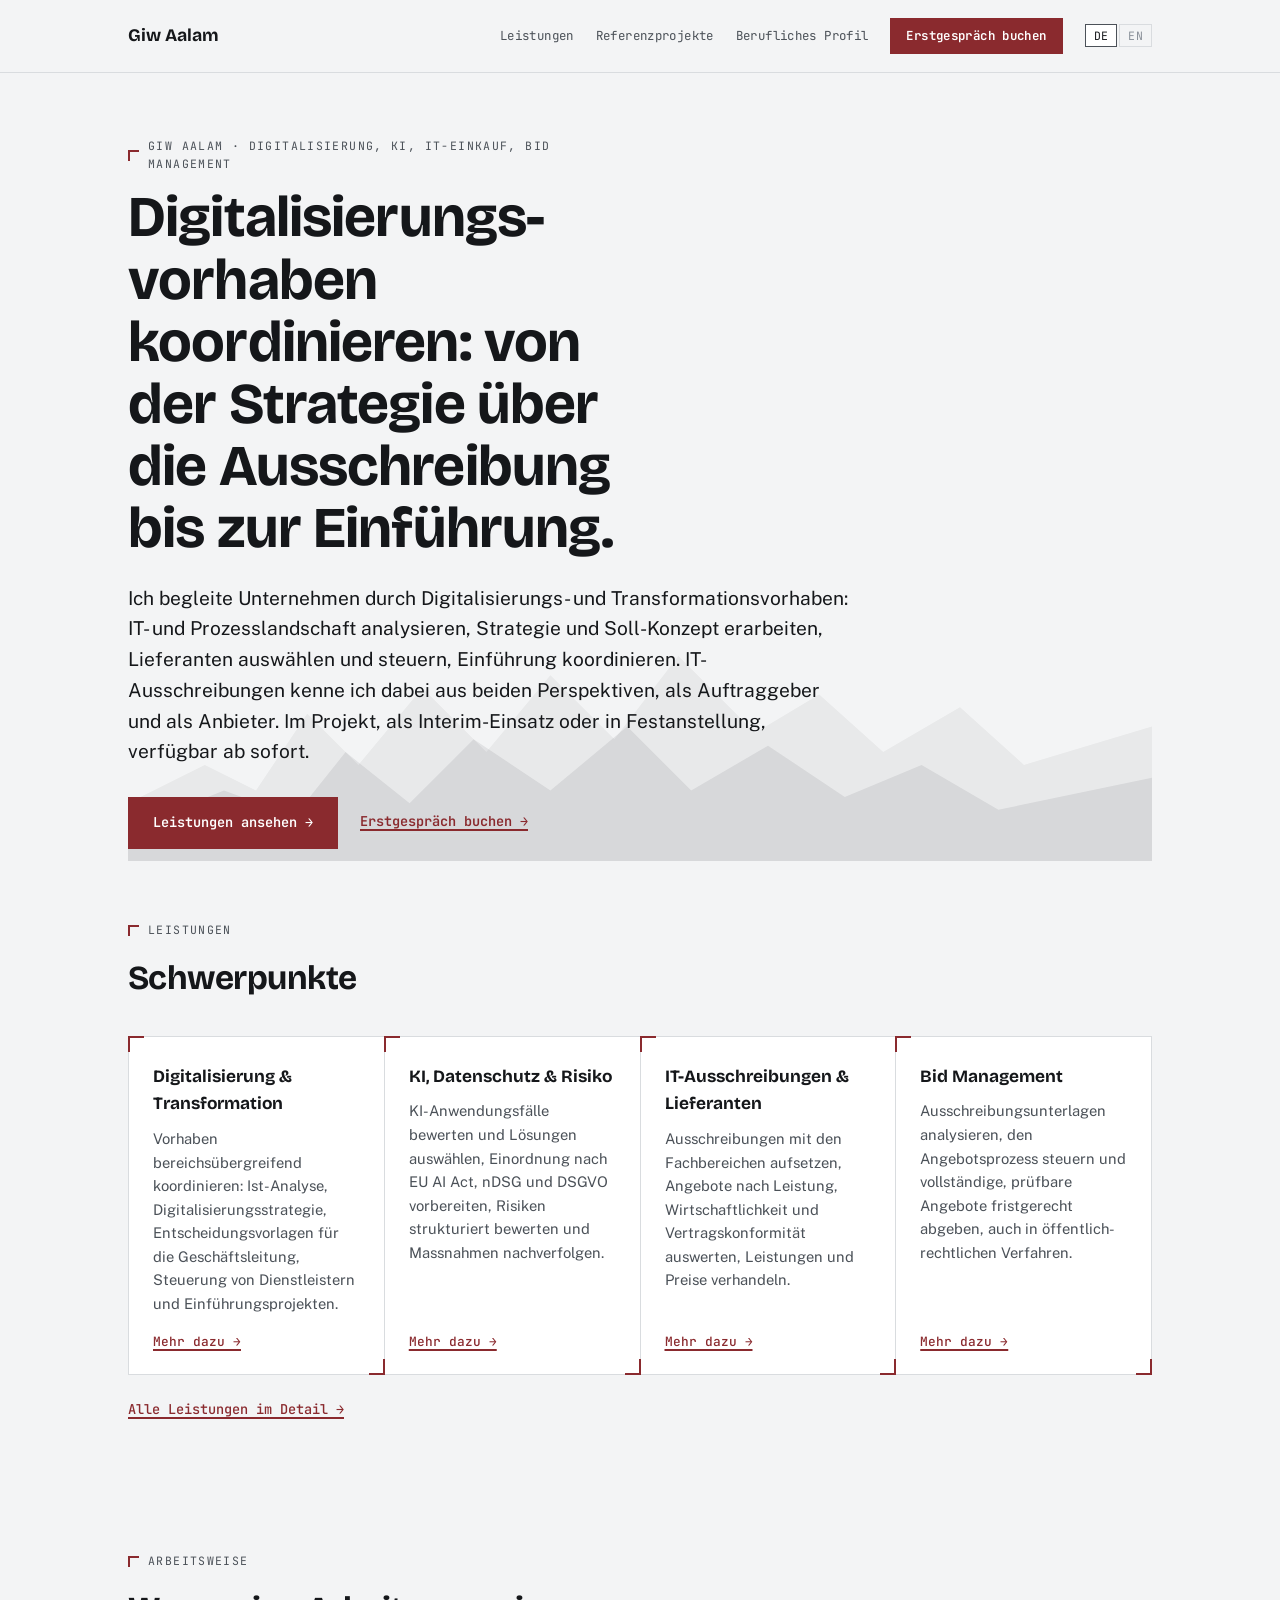
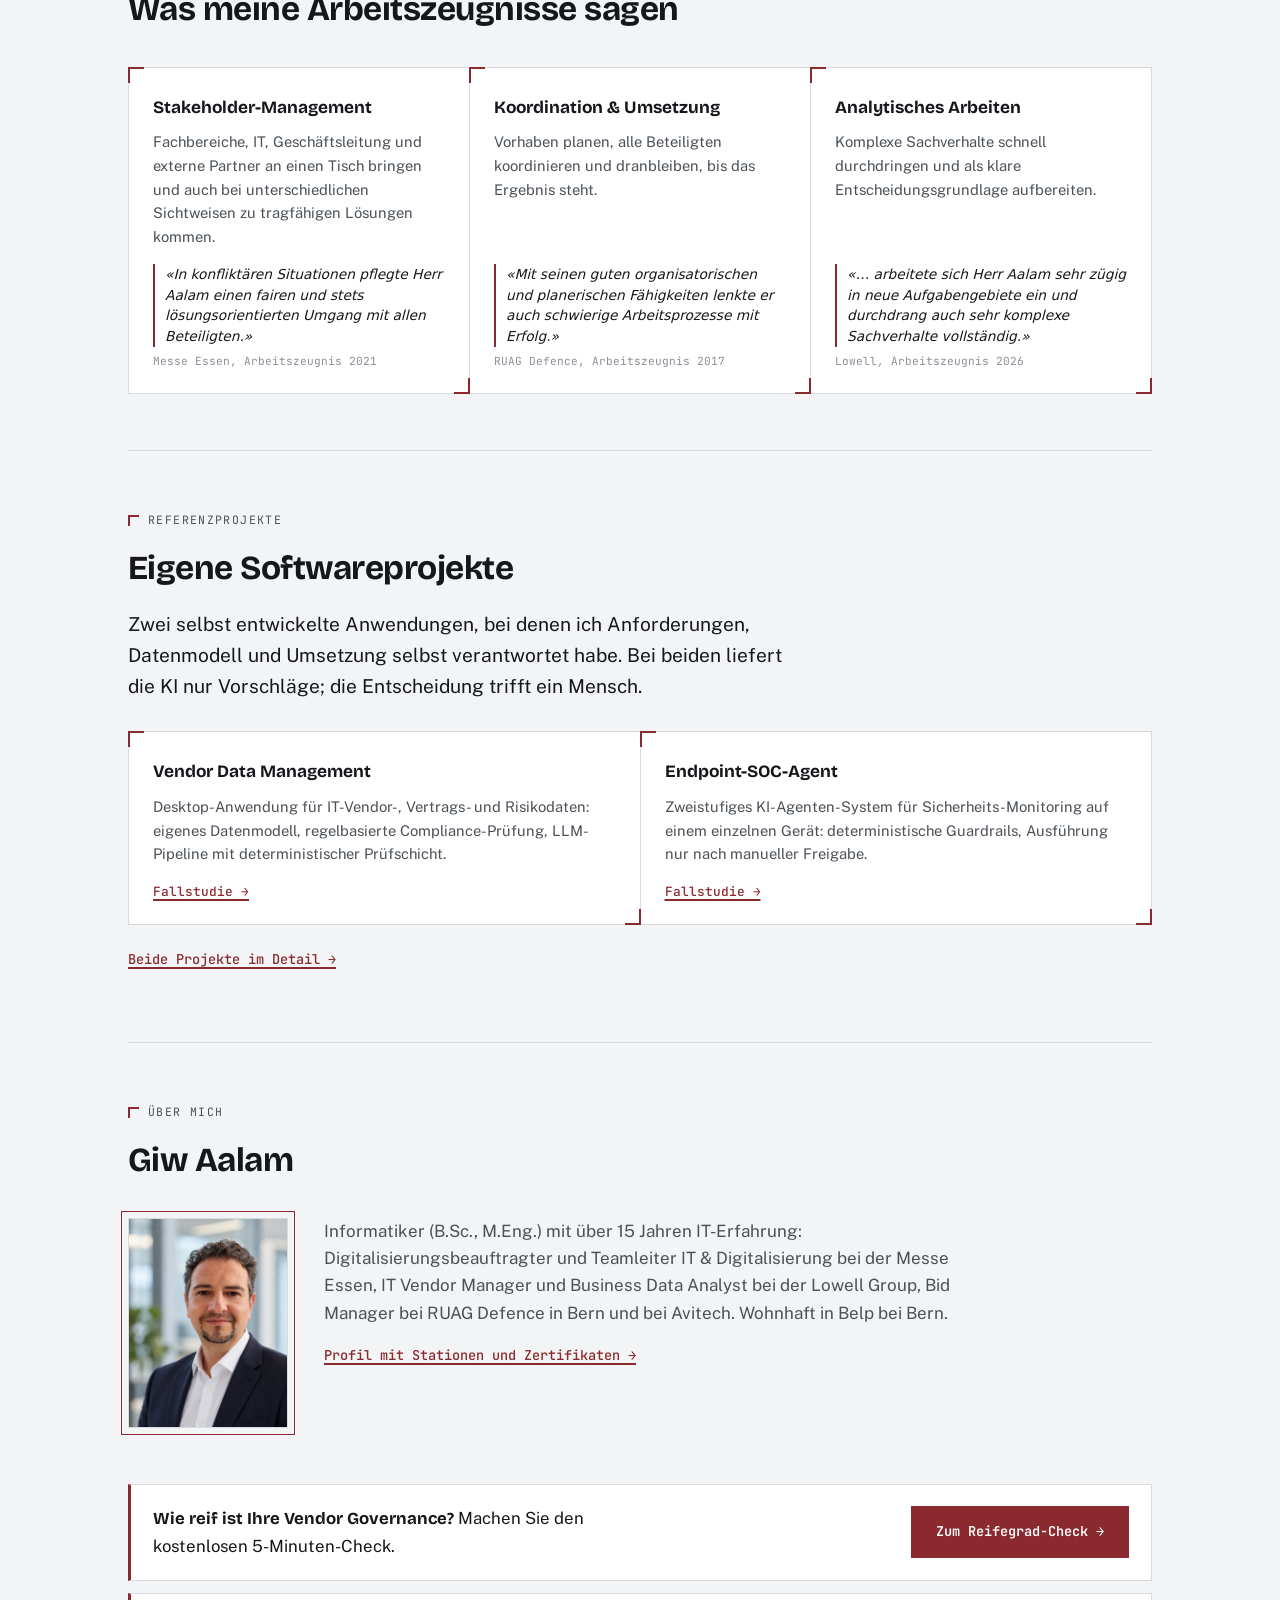
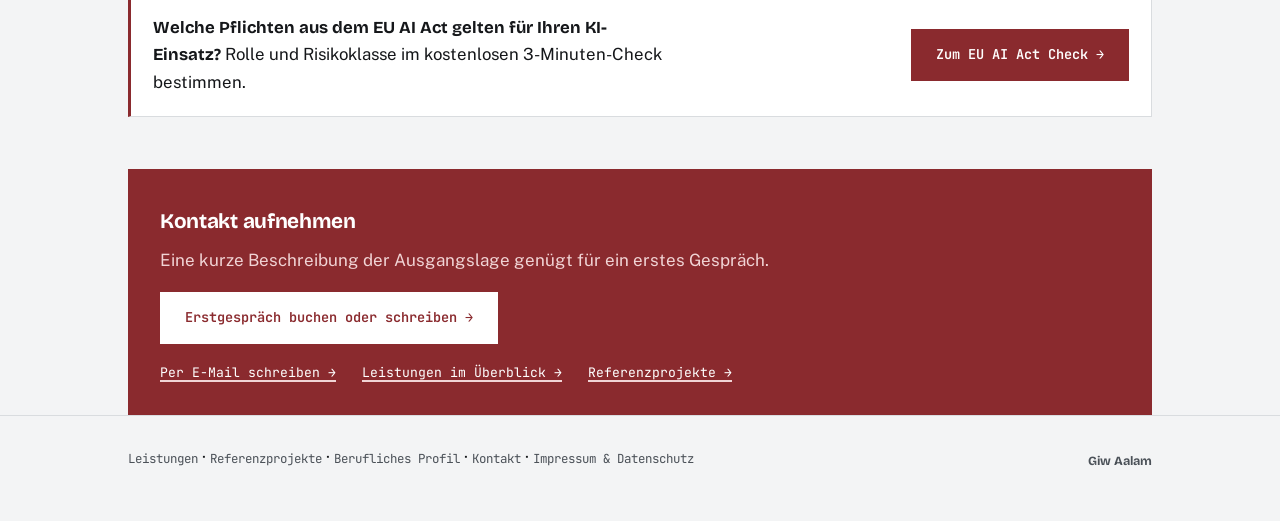
==== commit ca3ceb2f: "EU AI Act Pflichten-Check und Schwerpunkt KI, Datenschutz & Risiko - Neue Seite /ki-verordnung-check" ====
--- a/index.html
+++ b/index.html
@@ -4,12 +4,12 @@
 <meta charset="utf-8">
 <meta name="viewport" content="width=device-width, initial-scale=1">
 <meta name="google-site-verification" content="A7UXfhFZWaXhQzWZ7YZxfy1jRE7HxicbhE1LOJ9p0_E">
-<title>Giw Aalam · Digitalisierung &amp; Transformation, IT-Ausschreibungen, Bid Management</title>
+<title>Giw Aalam · Digitalisierung &amp; KI, IT-Ausschreibungen, Bid Management</title>
 <meta name="description" content="Giw Aalam begleitet und koordiniert Digitalisierungs- und Transformationsvorhaben, von Analyse und Strategie über Ausschreibung und Lieferantenauswahl bis zur Einführung. Projekt, Interim oder Festanstellung, verfügbar ab sofort.">
 <meta property="og:type" content="website">
 <meta property="og:url" content="https://aalam.ch/">
 <meta property="og:site_name" content="Giw Aalam">
-<meta property="og:title" content="Giw Aalam · Digitalisierung &amp; Transformation, IT-Ausschreibungen, Bid Management">
+<meta property="og:title" content="Giw Aalam · Digitalisierung &amp; KI, IT-Ausschreibungen, Bid Management">
 <meta property="og:description" content="Giw Aalam begleitet und koordiniert Digitalisierungs- und Transformationsvorhaben, von Analyse und Strategie über Ausschreibung und Lieferantenauswahl bis zur Einführung. Projekt, Interim oder Festanstellung, verfügbar ab sofort.">
 <meta property="og:image" content="https://aalam.ch/profil/giw-aalam.jpg">
 <meta property="og:locale" content="de_CH">
@@ -80,6 +80,7 @@
   .cta-secondary:hover{ border-color:var(--accent); }
 
   .check-teaser{ margin:0; padding:20px 22px; background:var(--surface); border:1px solid var(--rule); border-left:3px solid var(--accent); display:flex; flex-wrap:wrap; gap:14px 28px; align-items:center; justify-content:space-between; }
+  .check-teaser + .check-teaser{ margin-top:12px; }
   .check-teaser p{ margin:0; color:var(--ink); font-size:1.05rem; max-width:52ch; }
   .check-teaser strong{ font-family:'Bricolage Grotesque', sans-serif; }
 
@@ -148,7 +149,7 @@
   <div class="wrap">
 
     <div class="hero">
-      <p class="eyebrow" data-i18n="hero.eyebrow">Giw Aalam · Digitalisierung, IT-Einkauf, Bid Management</p>
+      <p class="eyebrow" data-i18n="hero.eyebrow">Giw Aalam · Digitalisierung, KI, IT-Einkauf, Bid Management</p>
       <h1 data-i18n="hero.h1">Digitalisierungs&shy;vorhaben koordinieren: von der Strategie über die Ausschreibung bis zur Einführung.</h1>
       <p class="lead" data-i18n="hero.lead">Ich begleite Unternehmen durch Digitalisierungs- und Transformationsvorhaben: IT- und Prozesslandschaft analysieren, Strategie und Soll-Konzept erarbeiten, Lieferanten auswählen und steuern, Einführung koordinieren. IT-Ausschreibungen kenne ich dabei aus beiden Perspektiven, als Auftraggeber und als Anbieter. Im Projekt, als Interim-Einsatz oder in Festanstellung, verfügbar ab sofort.</p>
       <div class="hero-cta">
@@ -160,13 +161,18 @@
     <section id="leistungen-teaser">
       <div class="section-head">
         <p class="eyebrow" data-i18n="s1.eyebrow">Leistungen</p>
-        <h2 data-i18n="s1.h2">Drei Schwerpunkte</h2>
+        <h2 data-i18n="s1.h2">Schwerpunkte</h2>
       </div>
       <div class="cards">
         <div class="card">
           <div class="card-t" data-i18n="s1.c1.t">Digitalisierung &amp; Transformation</div>
           <p data-i18n="s1.c1.p">Vorhaben bereichsübergreifend koordinieren: Ist-Analyse, Digitalisierungsstrategie, Entscheidungsvorlagen für die Geschäftsleitung, Steuerung von Dienstleistern und Einführungsprojekten.</p>
           <a href="/leistungen/" data-i18n="s1.c1.link">Mehr dazu →</a>
+        </div>
+        <div class="card">
+          <div class="card-t" data-i18n="s1.c4.t">KI, Datenschutz &amp; Risiko</div>
+          <p data-i18n="s1.c4.p">KI-Anwendungsfälle bewerten und Lösungen auswählen, Einordnung nach EU AI Act, nDSG und DSGVO vorbereiten, Risiken strukturiert bewerten und Massnahmen nachverfolgen.</p>
+          <a href="/leistungen/" data-i18n="s1.c4.link">Mehr dazu →</a>
         </div>
         <div class="card">
           <div class="card-t" data-i18n="s1.c2.t">IT-Ausschreibungen &amp; Lieferanten</div>
@@ -252,6 +258,10 @@
     <div class="check-teaser">
       <p data-i18n="check.p"><strong>Wie reif ist Ihre Vendor Governance?</strong> Machen Sie den kostenlosen 5-Minuten-Check.</p>
       <a class="btn-primary" href="/reifegrad-check/" data-i18n="check.link">Zum Reifegrad-Check →</a>
+    </div>
+    <div class="check-teaser">
+      <p data-i18n="check2.p"><strong>Welche Pflichten aus dem EU AI Act gelten für Ihren KI-Einsatz?</strong> Rolle und Risikoklasse im kostenlosen 3-Minuten-Check bestimmen.</p>
+      <a class="btn-primary" href="/ki-verordnung-check/" data-i18n="check2.link">Zum EU AI Act Check →</a>
     </div>
 
     <div class="cta">
@@ -284,13 +294,13 @@
 <script>
   const I18N = {
     de: {
-      title: "Giw Aalam · Digitalisierung & Transformation, IT-Ausschreibungen, Bid Management",
+      title: "Giw Aalam · Digitalisierung & KI, IT-Ausschreibungen, Bid Management",
       description: "Giw Aalam begleitet und koordiniert Digitalisierungs- und Transformationsvorhaben, von Analyse und Strategie über Ausschreibung und Lieferantenauswahl bis zur Einführung. Projekt, Interim oder Festanstellung, verfügbar ab sofort.",
       "nav.leistungen": "Leistungen",
       "nav.referenzprojekte": "Referenzprojekte",
       "nav.profil": "Berufliches Profil",
       "nav.cta": "Erstgespräch buchen",
-      "hero.eyebrow": "Giw Aalam · Digitalisierung, IT-Einkauf, Bid Management",
+      "hero.eyebrow": "Giw Aalam · Digitalisierung, KI, IT-Einkauf, Bid Management",
       "hero.h1": "Digitalisierungs&shy;vorhaben koordinieren: von der Strategie über die Ausschreibung bis zur Einführung.",
       "hero.lead": "Ich begleite Unternehmen durch Digitalisierungs- und Transformationsvorhaben: IT- und Prozesslandschaft analysieren, Strategie und Soll-Konzept erarbeiten, Lieferanten auswählen und steuern, Einführung koordinieren. IT-Ausschreibungen kenne ich dabei aus beiden Perspektiven, als Auftraggeber und als Anbieter. Im Projekt, als Interim-Einsatz oder in Festanstellung, verfügbar ab sofort.",
       "hero.cta1": "Leistungen ansehen →",
@@ -299,7 +309,7 @@
       "check.link": "Zum Reifegrad-Check →",
       "img.portrait.alt": "Portrait von Giw Aalam",
       "s1.eyebrow": "Leistungen",
-      "s1.h2": "Drei Schwerpunkte",
+      "s1.h2": "Schwerpunkte",
       "s1.c1.t": "Digitalisierung &amp; Transformation",
       "s1.c1.p": "Vorhaben bereichsübergreifend koordinieren: Ist-Analyse, Digitalisierungsstrategie, Entscheidungsvorlagen für die Geschäftsleitung, Steuerung von Dienstleistern und Einführungsprojekten.",
       "s1.c1.link": "Mehr dazu →",
@@ -348,16 +358,21 @@
       "ws.c3.t": "Analytisches Arbeiten",
       "ws.c3.p": "Komplexe Sachverhalte schnell durchdringen und als klare Entscheidungsgrundlage aufbereiten.",
       "ws.c3.q": "«… arbeitete sich Herr Aalam sehr zügig in neue Aufgabengebiete ein und durchdrang auch sehr komplexe Sachverhalte vollständig.»",
-      "ws.c3.src": "Lowell, Arbeitszeugnis 2026"
+      "ws.c3.src": "Lowell, Arbeitszeugnis 2026",
+      "s1.c4.t": "KI, Datenschutz &amp; Risiko",
+      "s1.c4.p": "KI-Anwendungsfälle bewerten und Lösungen auswählen, Einordnung nach EU AI Act, nDSG und DSGVO vorbereiten, Risiken strukturiert bewerten und Massnahmen nachverfolgen.",
+      "s1.c4.link": "Mehr dazu →",
+      "check2.p": "<strong>Welche Pflichten aus dem EU AI Act gelten für Ihren KI-Einsatz?</strong> Rolle und Risikoklasse im kostenlosen 3-Minuten-Check bestimmen.",
+      "check2.link": "Zum EU AI Act Check →"
     },
     en: {
-      title: "Giw Aalam · Digitalisation & transformation, IT tenders, bid management",
+      title: "Giw Aalam · Digitalisation & AI, IT tenders, bid management",
       description: "Giw Aalam guides and coordinates digitalisation and transformation initiatives, from analysis and strategy through tendering and supplier selection to rollout. Project, interim or permanent, available immediately.",
       "nav.leistungen": "Services",
       "nav.referenzprojekte": "Reference Projects",
       "nav.profil": "Professional Profile",
       "nav.cta": "Book intro call",
-      "hero.eyebrow": "Giw Aalam · Digitalisation, IT procurement, bid management",
+      "hero.eyebrow": "Giw Aalam · Digitalisation, AI, IT procurement, bid management",
       "hero.h1": "Coordinating digitalisation initiatives: from strategy through tendering to rollout.",
       "hero.lead": "I guide companies through digitalisation and transformation initiatives: analysing the IT and process landscape, developing strategy and target concept, selecting and steering suppliers, coordinating the rollout. I know IT tenders from both sides, as buyer and as bidder. As a project, an interim role or a permanent position, available immediately.",
       "hero.cta1": "See services →",
@@ -366,7 +381,7 @@
       "check.link": "Go to the maturity check (German only) →",
       "img.portrait.alt": "Portrait of Giw Aalam",
       "s1.eyebrow": "Services",
-      "s1.h2": "Three focus areas",
+      "s1.h2": "Focus areas",
       "s1.c1.t": "Digitalisation &amp; transformation",
       "s1.c1.p": "Coordinate initiatives across departments: current-state analysis, digitalisation strategy, decision papers for management, steering service providers and rollout projects.",
       "s1.c1.link": "Learn more →",
@@ -415,7 +430,12 @@
       "ws.c3.t": "Analytical work",
       "ws.c3.p": "Getting to grips with complex matters quickly and turning them into a clear basis for decisions.",
       "ws.c3.q": "“… he familiarised himself with new areas very quickly and fully grasped even very complex matters.”",
-      "ws.c3.src": "Lowell, employment reference 2026 (translated)"
+      "ws.c3.src": "Lowell, employment reference 2026 (translated)",
+      "s1.c4.t": "AI, data protection &amp; risk",
+      "s1.c4.p": "Assess AI use cases and select solutions, prepare the classification under the EU AI Act, Swiss FADP and GDPR, assess risks systematically and track measures.",
+      "s1.c4.link": "Learn more →",
+      "check2.p": "<strong>Which EU AI Act obligations apply to your use of AI?</strong> Determine role and risk class in the free 3-minute check (German only).",
+      "check2.link": "Go to the EU AI Act check →"
     }
   };
 
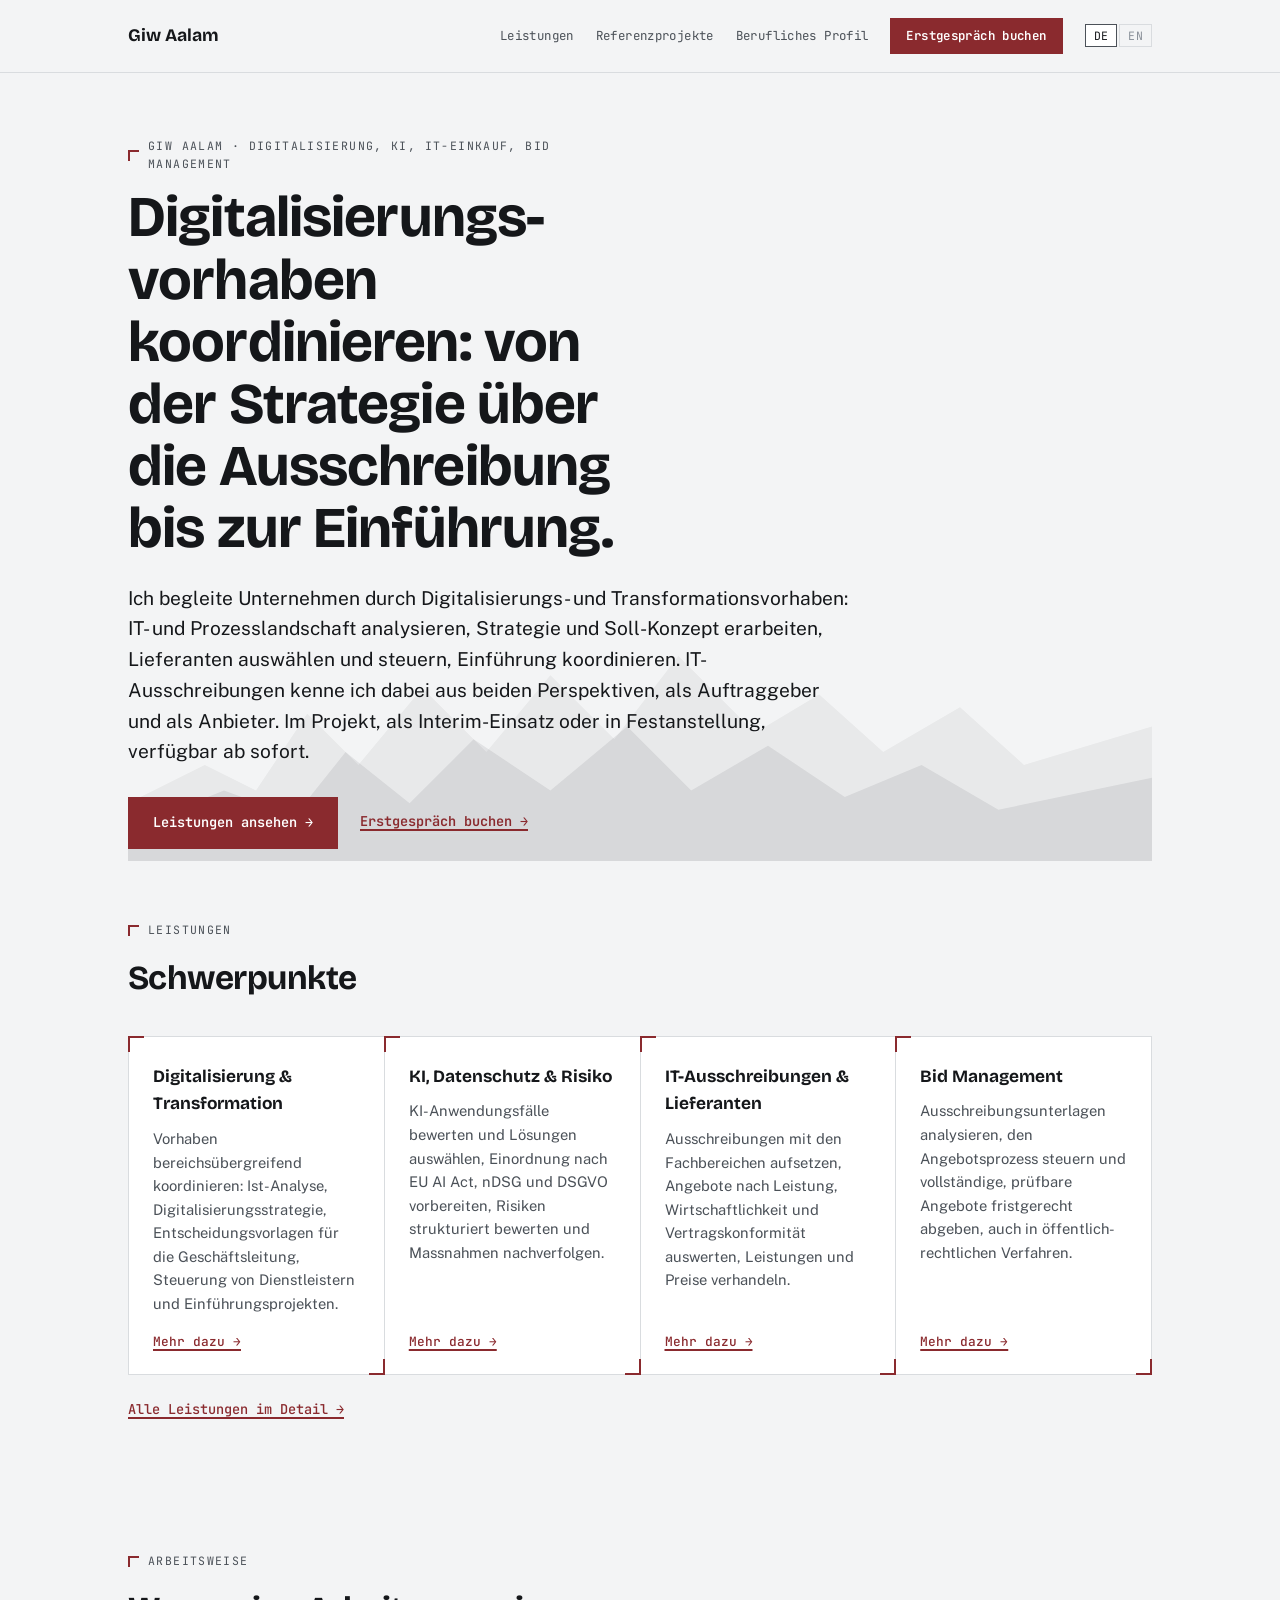
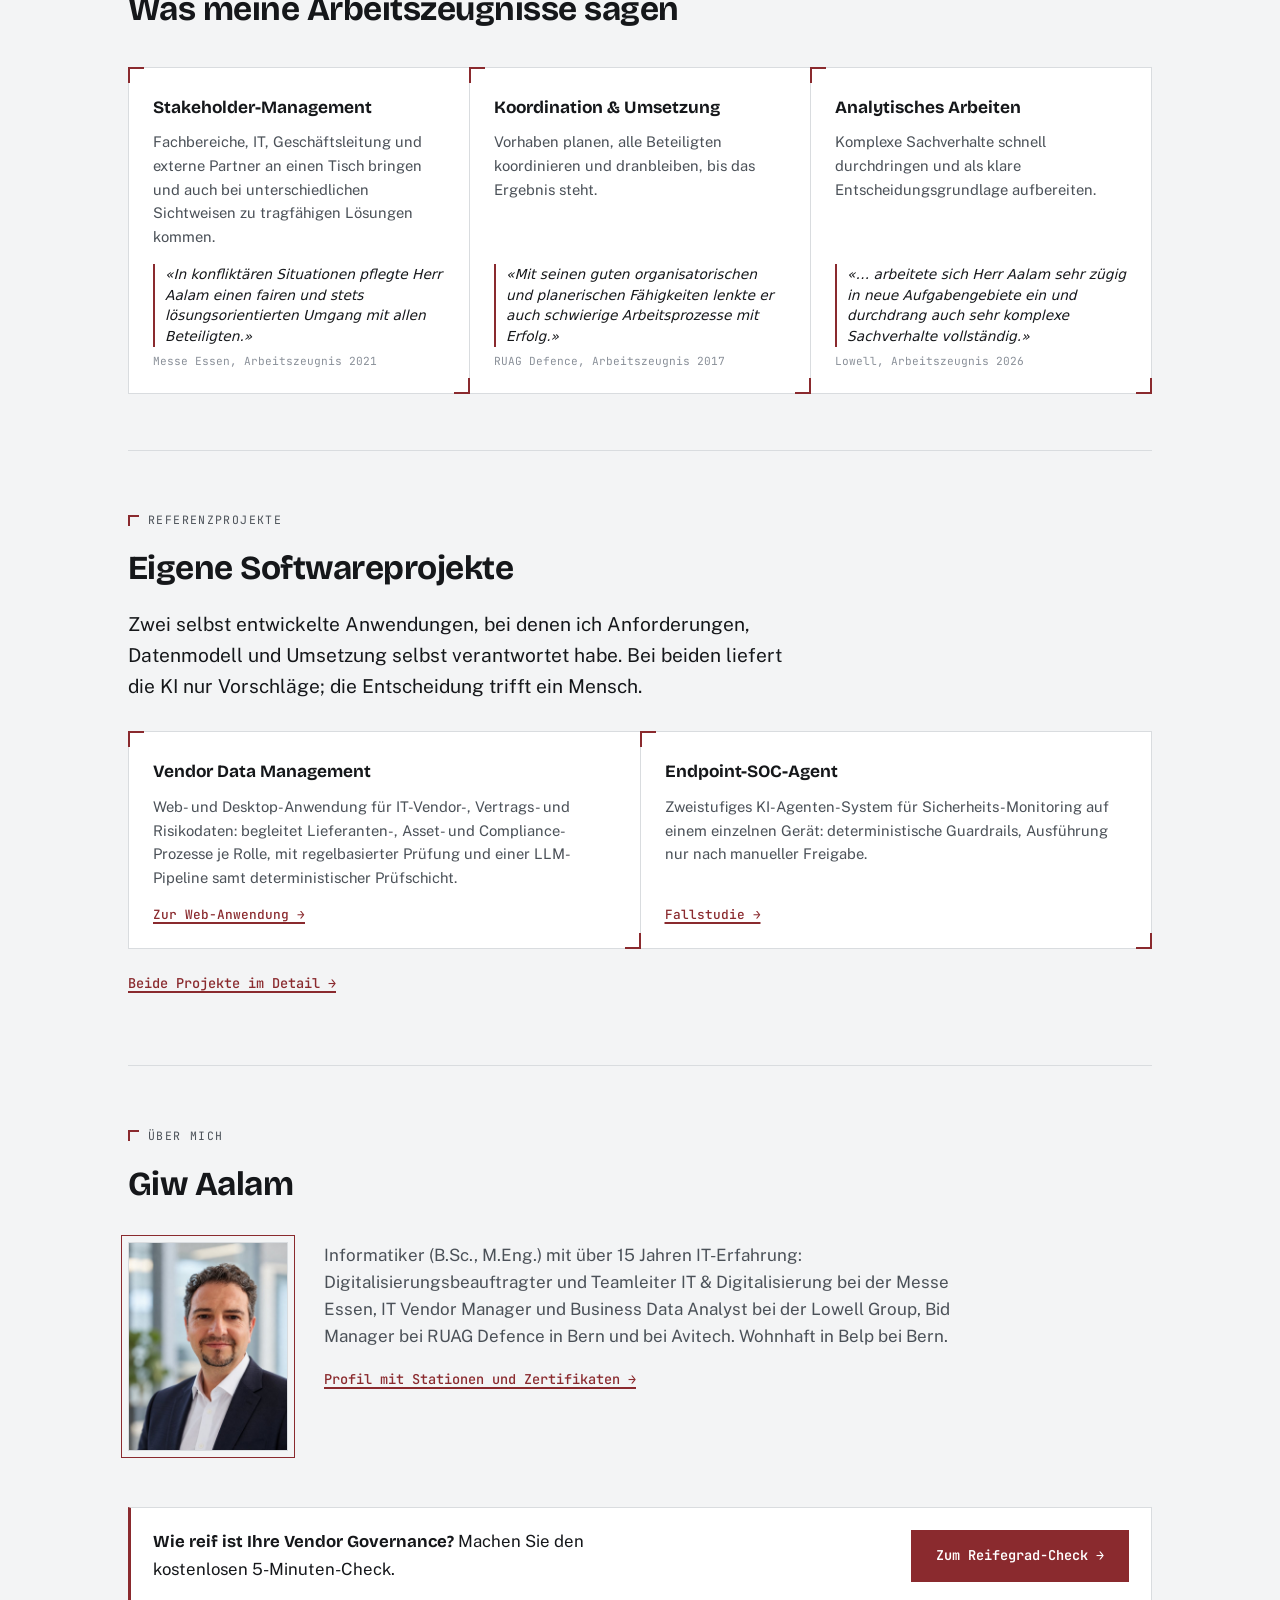
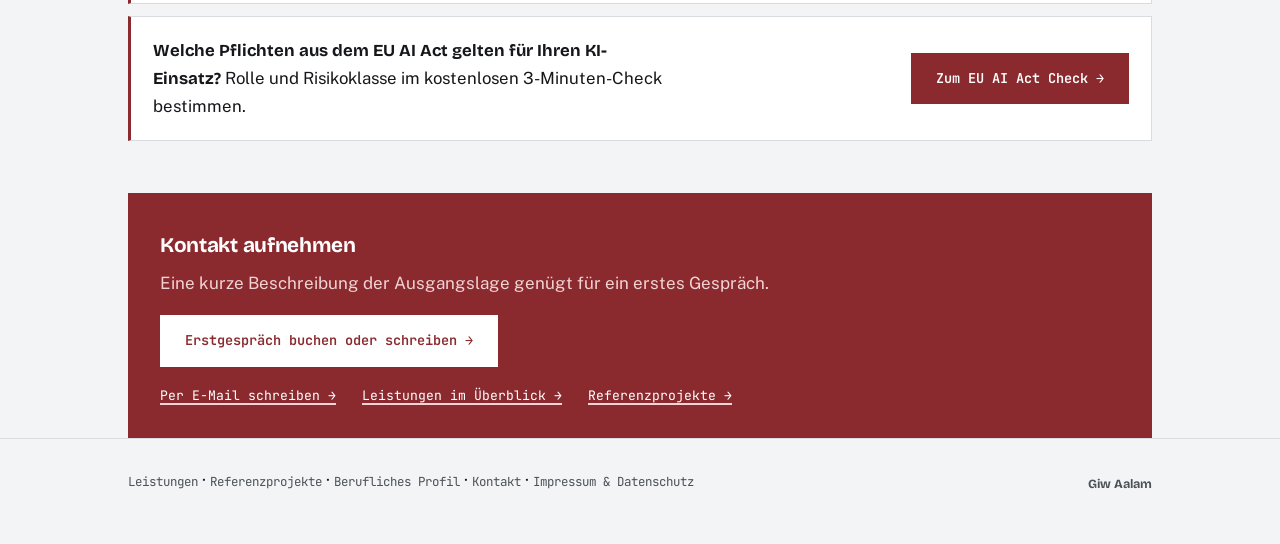
==== commit 782a39eb: "Web-Anwendung von Vendor Data Management als eigene Seite vorstellen Neue Seite nach Prozessen statt" ====
--- a/index.html
+++ b/index.html
@@ -229,8 +229,8 @@
       <div class="cards">
         <div class="card">
           <div class="card-t" data-i18n="s2.c1.t">Vendor Data Management</div>
-          <p data-i18n="s2.c1.p">Desktop-Anwendung für IT-Vendor-, Vertrags- und Risikodaten: eigenes Datenmodell, regelbasierte Compliance-Prüfung, LLM-Pipeline mit deterministischer Prüfschicht.</p>
-          <a href="/referenzprojekte/vendor-data-management/" data-i18n="s2.c1.link">Fallstudie →</a>
+          <p data-i18n="s2.c1.p">Web- und Desktop-Anwendung für IT-Vendor-, Vertrags- und Risikodaten: begleitet Lieferanten-, Asset- und Compliance-Prozesse je Rolle, mit regelbasierter Prüfung und einer LLM-Pipeline samt deterministischer Prüfschicht.</p>
+          <a href="/referenzprojekte/vendor-data-management/web-anwendung/" data-i18n="s2.c1.link">Zur Web-Anwendung →</a>
         </div>
         <div class="card">
           <div class="card-t" data-i18n="s2.c2.t">Endpoint-SOC-Agent</div>
@@ -324,8 +324,8 @@
       "s2.h2": "Eigene Softwareprojekte",
       "s2.lead": "Zwei selbst entwickelte Anwendungen, bei denen ich Anforderungen, Datenmodell und Umsetzung selbst verantwortet habe. Bei beiden liefert die KI nur Vorschläge; die Entscheidung trifft ein Mensch.",
       "s2.c1.t": "Vendor Data Management",
-      "s2.c1.p": "Desktop-Anwendung für IT-Vendor-, Vertrags- und Risikodaten: eigenes Datenmodell, regelbasierte Compliance-Prüfung, LLM-Pipeline mit deterministischer Prüfschicht.",
-      "s2.c1.link": "Fallstudie →",
+      "s2.c1.p": "Web- und Desktop-Anwendung für IT-Vendor-, Vertrags- und Risikodaten: begleitet Lieferanten-, Asset- und Compliance-Prozesse je Rolle, mit regelbasierter Prüfung und einer LLM-Pipeline samt deterministischer Prüfschicht.",
+      "s2.c1.link": "Zur Web-Anwendung →",
       "s2.c2.t": "Endpoint-SOC-Agent",
       "s2.c2.p": "Zweistufiges KI-Agenten-System für Sicherheits-Monitoring auf einem einzelnen Gerät: deterministische Guardrails, Ausführung nur nach manueller Freigabe.",
       "s2.c2.link": "Fallstudie →",
@@ -396,8 +396,8 @@
       "s2.h2": "Software I built",
       "s2.lead": "Two applications I built myself, owning requirements, data model and implementation. In both, AI only makes suggestions; a person makes the decision.",
       "s2.c1.t": "Vendor Data Management",
-      "s2.c1.p": "Desktop application for IT vendor, contract and risk data: its own data model, rule-based compliance checks, an LLM pipeline with a deterministic validation layer.",
-      "s2.c1.link": "Case study →",
+      "s2.c1.p": "Web and desktop application for IT vendor, contract and risk data: supports supplier, asset and compliance processes per role, with rule-based checks and an LLM pipeline with a deterministic validation layer.",
+      "s2.c1.link": "See the web application →",
       "s2.c2.t": "Endpoint SOC Agent",
       "s2.c2.p": "Two-stage AI-agent system for security monitoring on a single device: deterministic guardrails, execution only after manual approval.",
       "s2.c2.link": "Case study →",
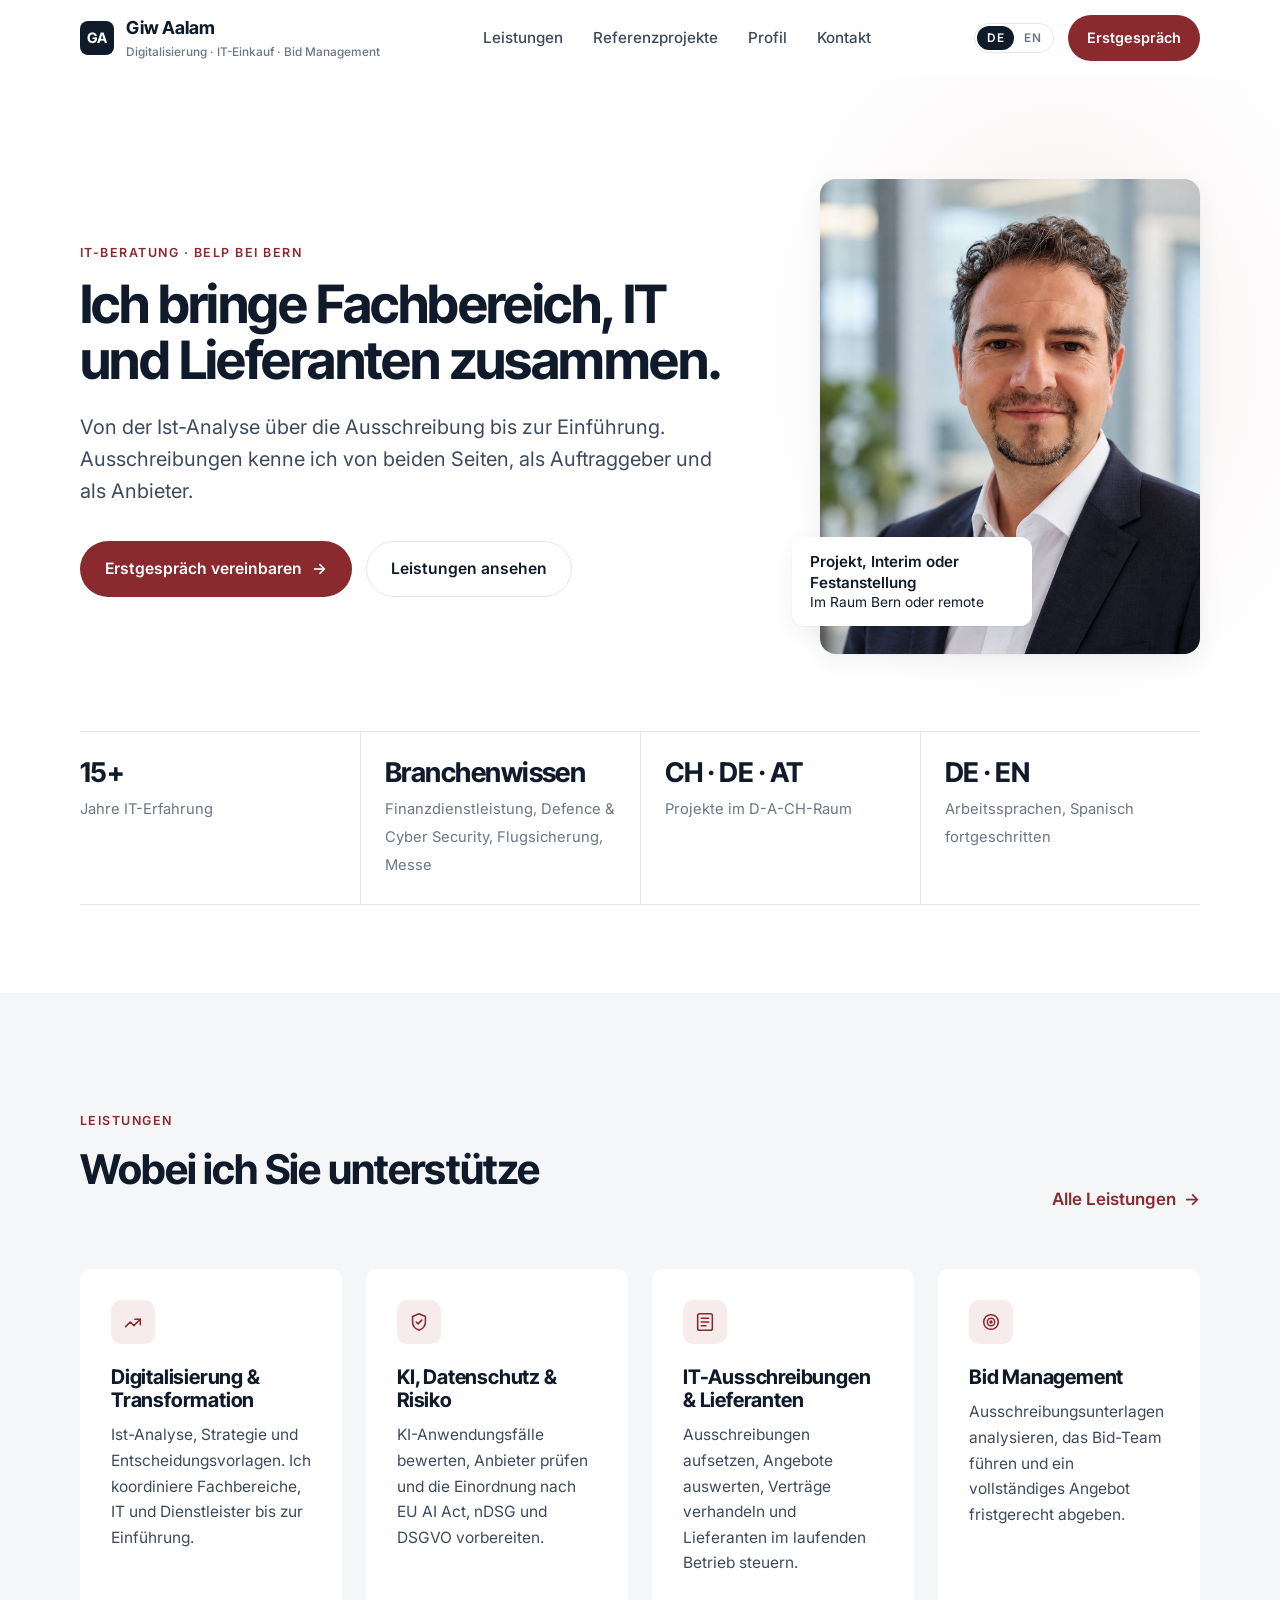
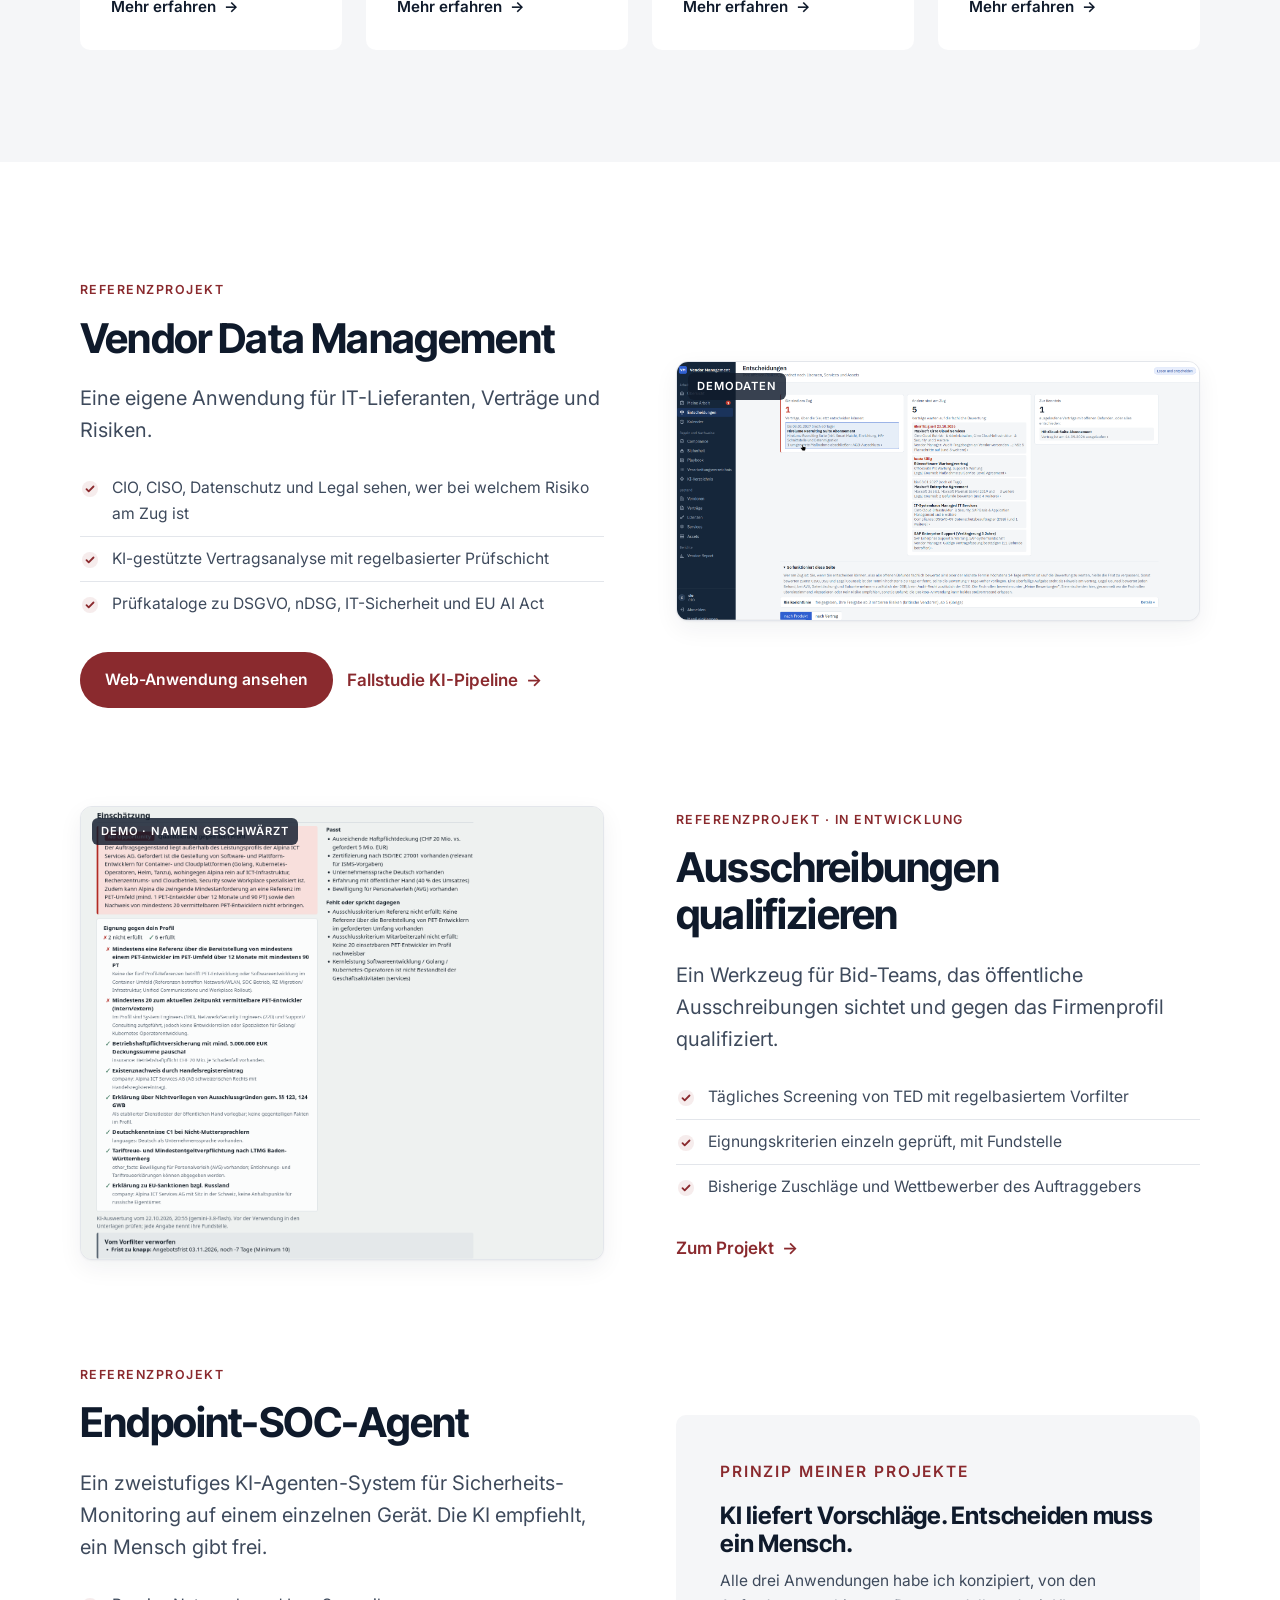
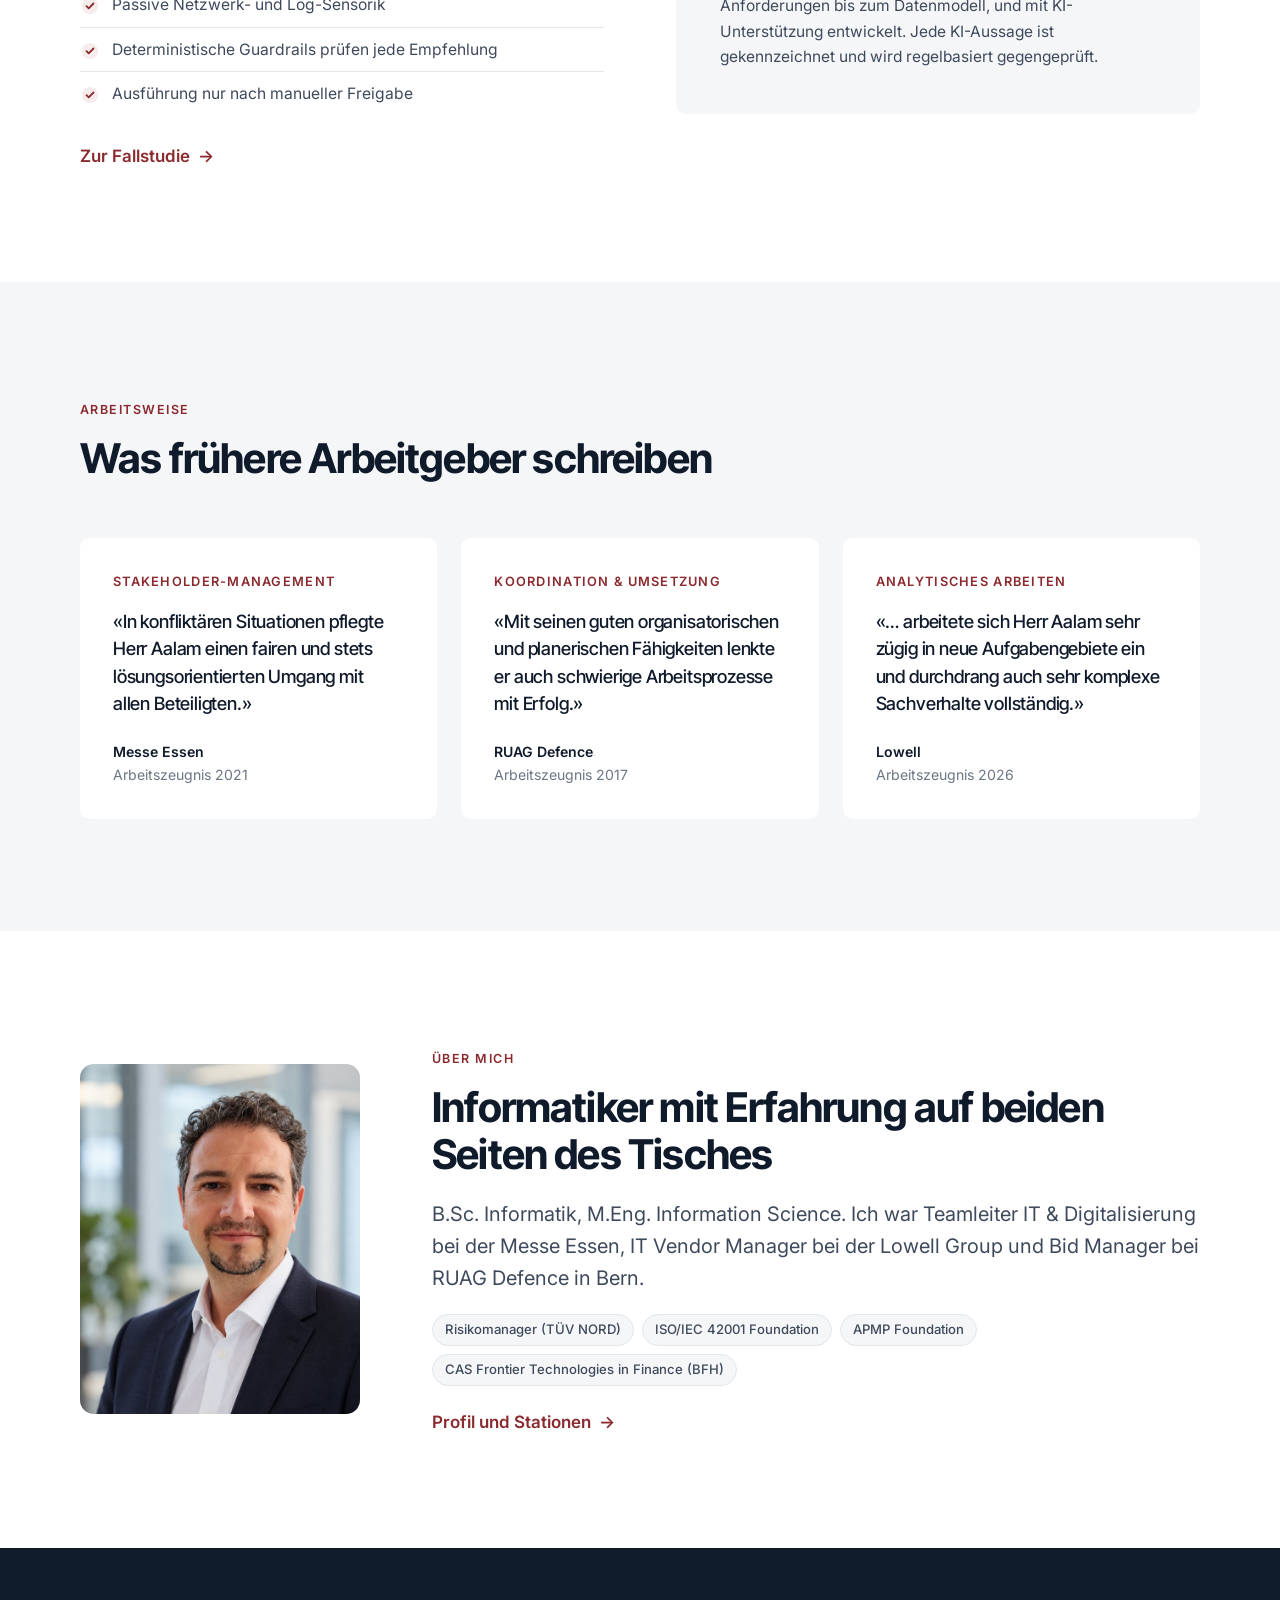
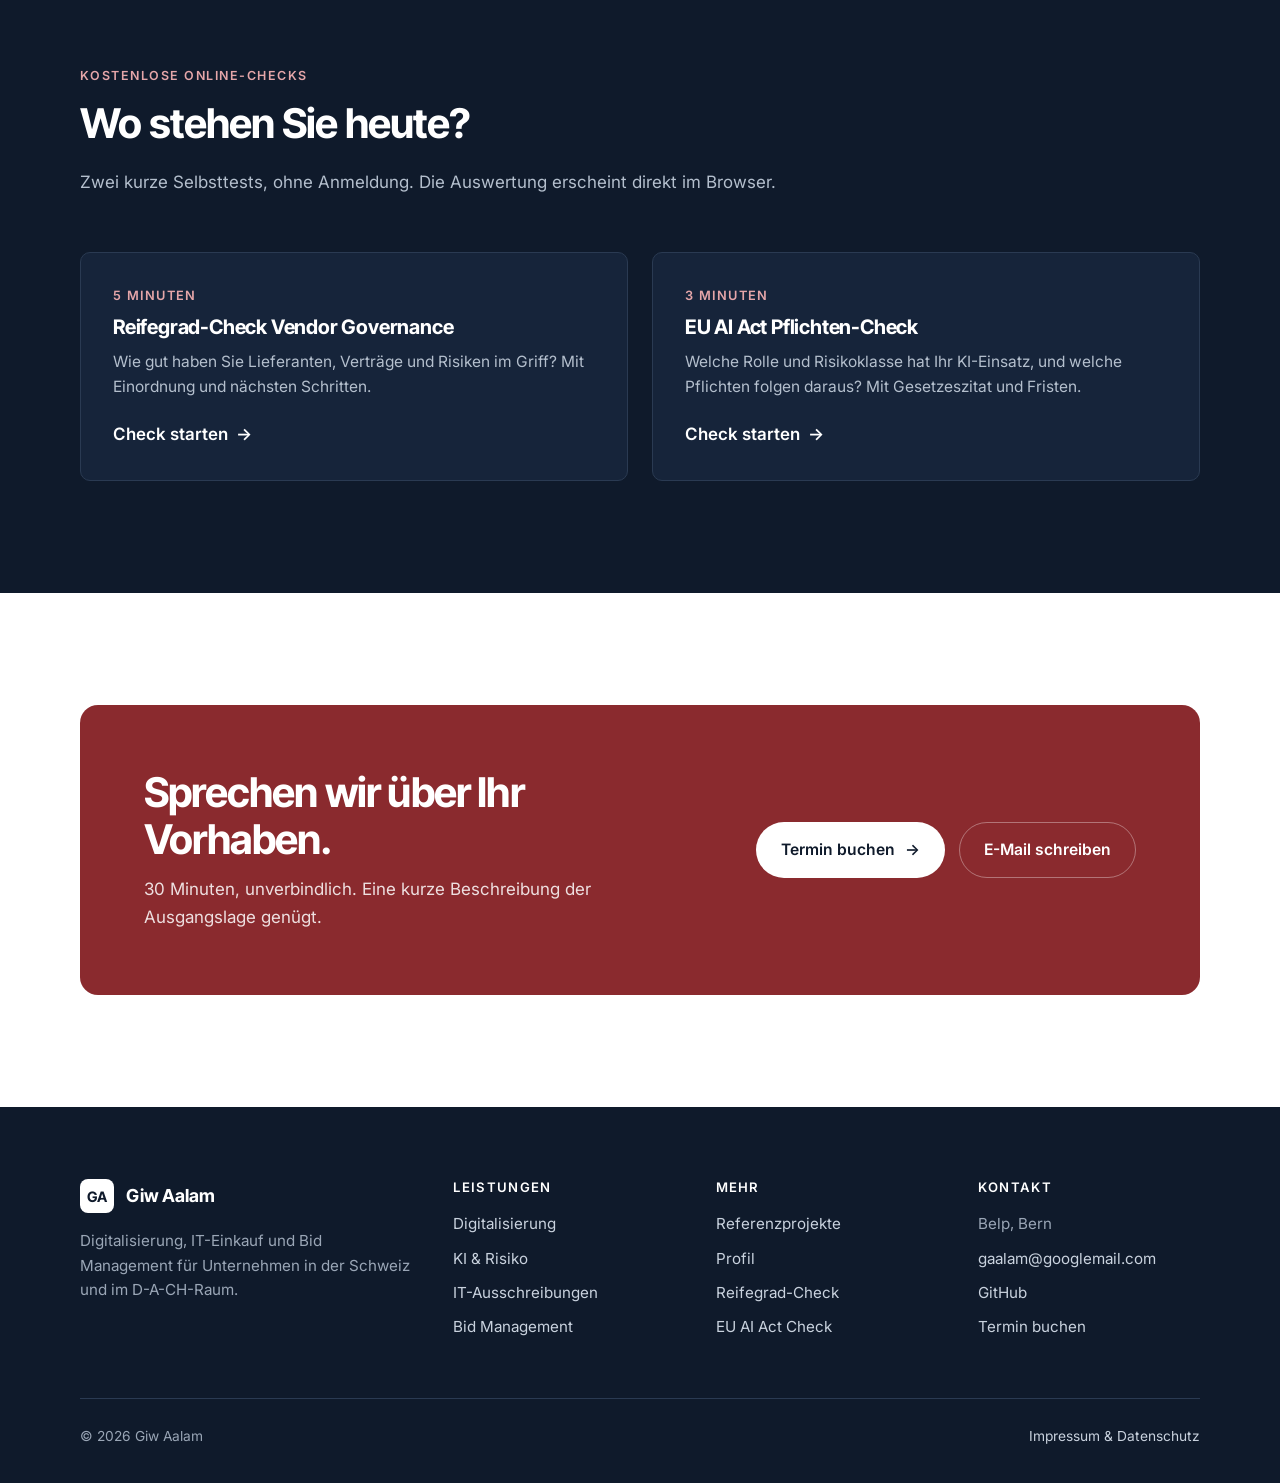
==== commit 902c99a8: "Website aalam.ch Co-Authored-By: Claude Opus 5.5 <noreply@anthropic.com>" ====
--- a/index.html
+++ b/index.html
@@ -4,13 +4,13 @@
 <meta charset="utf-8">
 <meta name="viewport" content="width=device-width, initial-scale=1">
 <meta name="google-site-verification" content="A7UXfhFZWaXhQzWZ7YZxfy1jRE7HxicbhE1LOJ9p0_E">
-<title>Giw Aalam · Digitalisierung &amp; KI, IT-Ausschreibungen, Bid Management</title>
-<meta name="description" content="Giw Aalam begleitet und koordiniert Digitalisierungs- und Transformationsvorhaben, von Analyse und Strategie über Ausschreibung und Lieferantenauswahl bis zur Einführung. Projekt, Interim oder Festanstellung, verfügbar ab sofort.">
+<title>Giw Aalam · Digitalisierung, IT-Einkauf und Bid Management</title>
+<meta name="description" content="Giw Aalam begleitet Digitalisierungsvorhaben von der Ist-Analyse über die Ausschreibung bis zur Einführung. Über 15 Jahre IT-Erfahrung als Teamleiter IT, IT Vendor Manager und Bid Manager. Belp bei Bern.">
 <meta property="og:type" content="website">
 <meta property="og:url" content="https://aalam.ch/">
 <meta property="og:site_name" content="Giw Aalam">
-<meta property="og:title" content="Giw Aalam · Digitalisierung &amp; KI, IT-Ausschreibungen, Bid Management">
-<meta property="og:description" content="Giw Aalam begleitet und koordiniert Digitalisierungs- und Transformationsvorhaben, von Analyse und Strategie über Ausschreibung und Lieferantenauswahl bis zur Einführung. Projekt, Interim oder Festanstellung, verfügbar ab sofort.">
+<meta property="og:title" content="Giw Aalam · Digitalisierung, IT-Einkauf und Bid Management">
+<meta property="og:description" content="Digitalisierungsvorhaben von der Ist-Analyse über die Ausschreibung bis zur Einführung begleiten.">
 <meta property="og:image" content="https://aalam.ch/profil/giw-aalam.jpg">
 <meta property="og:locale" content="de_CH">
 <meta name="twitter:card" content="summary">
@@ -26,446 +26,345 @@
 </script>
 <link rel="preconnect" href="https://fonts.googleapis.com">
 <link rel="preconnect" href="https://fonts.gstatic.com" crossorigin>
-<link href="https://fonts.googleapis.com/css2?family=Bricolage+Grotesque:opsz,wght@12..96,400..800&family=Public+Sans:wght@400;500;600;700&family=JetBrains+Mono:wght@400;500;600;700&display=swap" rel="stylesheet">
-<style>
-  :root{
-    --paper:#F3F4F5;
-    --surface:#FFFFFF;
-    --ink:#15171A;
-    --ink-soft:#4B5158;
-    --ink-faint:#8A9099;
-    --rule:#D9DCDF;
-    --accent:#8A2A2E;
-    --accent-ink:#FFFFFF;
-    --max:1080px;
-  }
-  *{box-sizing:border-box}
-  html{scroll-behavior:smooth}
-  @media (prefers-reduced-motion: reduce){ html{scroll-behavior:auto} }
-  body{ margin:0; background:var(--paper); color:var(--ink); font-family:'Public Sans', system-ui, sans-serif; font-size:17px; line-height:1.6; }
-  a{ color:var(--accent); text-decoration-thickness:1.5px; text-underline-offset:3px; }
-  a:focus-visible{ outline:2.5px solid var(--accent); outline-offset:3px; }
-  h1,h2,h3{ font-family:'Bricolage Grotesque', system-ui, sans-serif; font-weight:700; letter-spacing:-.015em; margin:0 0 .4em; color:var(--ink); }
-  .wrap{ max-width:var(--max); margin:0 auto; padding:0 28px; }
-  .eyebrow{ font-family:'JetBrains Mono', monospace; font-size:.72rem; letter-spacing:.12em; text-transform:uppercase; color:var(--ink-soft); display:inline-flex; align-items:center; gap:9px; }
-  .eyebrow::before{ content:""; width:9px; height:9px; flex:0 0 auto; border-top:2px solid var(--accent); border-left:2px solid var(--accent); }
-  p{ margin:0 0 1.1em; color:var(--ink-soft); max-width:64ch; }
-  .lead{ font-size:1.2rem; color:var(--ink); max-width:60ch; }
-
-  header.site{ padding:18px 0; position:sticky; top:0; background:var(--paper); border-bottom:1px solid var(--rule); z-index:10; }
-  header.site .wrap{ display:flex; align-items:center; justify-content:space-between; }
-  .brand{ font-family:'Bricolage Grotesque', sans-serif; font-weight:700; font-size:1.1rem; color:var(--ink); text-decoration:none; }
-  nav.site{ display:flex; align-items:center; flex-wrap:wrap; justify-content:flex-end; row-gap:8px; }
-  nav.site a{ font-family:'JetBrains Mono', monospace; font-size:.78rem; letter-spacing:.03em; color:var(--ink-soft); margin-left:22px; text-decoration:none; border-bottom:1px solid transparent; }
-  nav.site a:hover{ border-color:var(--ink-soft); color:var(--ink); }
-  .nav-cta{ font-family:'JetBrains Mono', monospace; font-size:.78rem; font-weight:600; background:var(--accent); color:var(--accent-ink) !important; padding:8px 16px; margin-left:22px; text-decoration:none; display:inline-block; border-bottom:none !important; }
-  .nav-cta:hover{ background:var(--ink); }
-  .lang-switch{ display:flex; gap:2px; margin-left:22px; }
-  .lang-btn{ font-family:'JetBrains Mono', monospace; font-size:.72rem; letter-spacing:.03em; color:var(--ink-faint); background:none; border:1px solid var(--rule); padding:3px 8px; cursor:pointer; }
-  .lang-btn:hover{ color:var(--ink); }
-  .lang-btn.active{ color:var(--ink); background:var(--surface); border-color:var(--ink-soft); }
-  @media (max-width:700px){ nav.site a:not(.nav-cta){ display:none; } }
-
-  .hero{
-    padding:64px 0 12px;
-    background-image:url("data:image/svg+xml,%3Csvg xmlns='http://www.w3.org/2000/svg' viewBox='0 0 1600 420' preserveAspectRatio='xMidYMax slice'%3E%3Cpath d='M0 330 L120 270 L200 310 L280 190 L360 270 L460 150 L560 250 L660 130 L760 230 L860 100 L980 220 L1080 160 L1180 250 L1300 180 L1400 270 L1600 210 L1600 420 L0 420 Z' fill='%2315171A' opacity='0.05'/%3E%3Cpath d='M0 370 L150 310 L260 350 L340 250 L440 330 L540 230 L660 310 L780 210 L880 310 L1000 240 L1120 320 L1240 270 L1360 340 L1600 290 L1600 420 L0 420 Z' fill='%2315171A' opacity='0.08'/%3E%3C/svg%3E");
-    background-repeat:no-repeat; background-position:bottom center; background-size:100% auto;
-  }
-  .hero h1{ font-size:clamp(2.3rem, 5.6vw, 3.6rem); line-height:1.08; max-width:16ch; text-wrap:balance; }
-  .hero .lead{ margin-top:20px; }
-  .hero-cta{ margin-top:30px; display:flex; gap:22px; flex-wrap:wrap; align-items:center; }
-  .btn-primary{ font-family:'JetBrains Mono', monospace; font-size:.85rem; font-weight:600; background:var(--accent); color:var(--accent-ink); padding:14px 24px; text-decoration:none; display:inline-block; border:1.5px solid var(--accent); }
-  .btn-primary:hover{ background:var(--ink); border-color:var(--ink); }
-  .cta-secondary{ font-family:'JetBrains Mono', monospace; font-size:.85rem; font-weight:600; border-bottom:1.5px solid var(--rule); }
-  .cta-secondary:hover{ border-color:var(--accent); }
-
-  .check-teaser{ margin:0; padding:20px 22px; background:var(--surface); border:1px solid var(--rule); border-left:3px solid var(--accent); display:flex; flex-wrap:wrap; gap:14px 28px; align-items:center; justify-content:space-between; }
-  .check-teaser + .check-teaser{ margin-top:12px; }
-  .check-teaser p{ margin:0; color:var(--ink); font-size:1.05rem; max-width:52ch; }
-  .check-teaser strong{ font-family:'Bricolage Grotesque', sans-serif; }
-
-  section{ padding:56px 0; border-top:1px solid var(--rule); }
-  section:first-of-type{ border-top:none; }
-  .section-head{ max-width:680px; margin-bottom:30px; }
-  .section-head h2{ font-size:clamp(1.5rem, 3vw, 2.1rem); }
-
-  .cards{ display:grid; grid-template-columns:repeat(auto-fit, minmax(240px, 1fr)); gap:1px; background:var(--rule); border:1px solid var(--rule); }
-  .card{ position:relative; background:var(--surface); padding:26px 24px 22px; display:flex; flex-direction:column; }
-  .card::before, .card::after{ content:""; position:absolute; width:14px; height:14px; border-color:var(--accent); border-style:solid; border-width:0; pointer-events:none; }
-  .card::before{ top:-1px; left:-1px; border-top-width:2px; border-left-width:2px; }
-  .card::after{ bottom:-1px; right:-1px; border-bottom-width:2px; border-right-width:2px; }
-  .card-t{ font-family:'Bricolage Grotesque', sans-serif; font-weight:700; font-size:1.08rem; margin-bottom:9px; }
-  .card p{ font-size:.92rem; margin-bottom:16px; }
-  .card .quote{ font-size:.86rem; font-style:italic; line-height:1.5; color:var(--ink); border-left:2px solid var(--accent); padding-left:10px; margin:auto 0 6px; }
-  .card .src{ font-family:'JetBrains Mono', monospace; font-size:.7rem; color:var(--ink-faint); }
-  .card a{ font-family:'JetBrains Mono', monospace; font-size:.8rem; font-weight:500; margin-top:auto; }
-  @media (max-width:640px){ .cards{ grid-template-columns:1fr; } }
-
-  .section-link{ margin-top:24px; font-family:'JetBrains Mono', monospace; font-size:.85rem; font-weight:500; }
-
-  .band{ background:var(--ink); color:var(--paper); border-top:none; padding:64px 0; }
-  .band p{ color:var(--paper); max-width:none; }
-  .band .eyebrow{ color:#A9AEB4; }
-  .band .eyebrow::before{ border-color:var(--accent); }
-  .band-statement{ font-family:'Bricolage Grotesque', sans-serif; font-weight:700; font-size:clamp(1.6rem, 4.2vw, 2.6rem); line-height:1.18; letter-spacing:-.015em; margin:14px 0 0; max-width:16ch; text-wrap:balance; }
-  .band-statement em{ font-style:normal; color:#D68A8D; }
-
-  .about{ display:flex; gap:36px; align-items:flex-start; flex-wrap:wrap; }
-  .about img{ width:160px; height:auto; border:1px solid var(--rule); outline:1px solid var(--accent); outline-offset:6px; flex:0 0 auto; }
-  .about-copy{ flex:1 1 380px; min-width:280px; }
-
-  .cta{ background:var(--accent); color:var(--accent-ink); padding:36px 32px 32px; margin-top:52px; }
-  .cta h2{ color:var(--accent-ink); font-size:1.3rem; }
-  .cta p{ color:#F1D4D5; }
-  .cta .btn-primary{ background:var(--accent-ink); color:var(--accent); border-color:var(--accent-ink); }
-  .cta .btn-primary:hover{ background:var(--ink); color:var(--paper); border-color:var(--ink); }
-  .cta-links{ margin-top:18px; font-family:'JetBrains Mono', monospace; font-size:.82rem; }
-  .cta-links a{ margin-right:18px; color:var(--accent-ink); text-decoration-color:#F1D4D5; }
-
-  footer{ padding:28px 0 50px; border-top:1px solid var(--rule); }
-  footer .wrap{ display:flex; justify-content:space-between; align-items:flex-end; flex-wrap:wrap; gap:16px; }
-  footer a, footer .fbrand{ font-family:'JetBrains Mono', monospace; font-size:.78rem; color:var(--ink-soft); text-decoration:none; }
-  footer .fbrand{ font-family:'Bricolage Grotesque', sans-serif; font-weight:700; color:var(--ink-soft); }
-</style>
+<link href="https://fonts.googleapis.com/css2?family=Inter:wght@400;500;600;700&family=Inter+Tight:wght@500;600;700&display=swap" rel="stylesheet">
+<link rel="stylesheet" href="/assets/chrome.css?v=4">
+<link rel="stylesheet" href="/assets/site.css?v=7">
 </head>
 <body>
-
-<header class="site">
-  <div class="wrap">
-    <a class="brand" href="/">Giw Aalam</a>
-    <nav class="site">
-      <a href="/leistungen/" data-i18n="nav.leistungen">Leistungen</a>
-      <a href="/referenzprojekte/" data-i18n="nav.referenzprojekte">Referenzprojekte</a>
-      <a href="/profil/" data-i18n="nav.profil">Berufliches Profil</a>
-      <a class="nav-cta" href="/kontakt/" data-i18n="nav.cta">Erstgespräch buchen</a>
-      <span class="lang-switch">
-        <button class="lang-btn" data-lang="de" type="button">DE</button><button class="lang-btn" data-lang="en" type="button">EN</button>
-      </span>
+<a class="skip" href="#main" data-hl="skip">Zum Inhalt</a>
+<header class="site-header">
+  <div class="container">
+    <a class="brand" href="/"><span class="brand-mark">GA</span><span>Giw Aalam<small data-hl="brand.sub">Digitalisierung · IT-Einkauf · Bid Management</small></span></a>
+    <nav class="nav" aria-label="Hauptnavigation">
+      <a href="/leistungen/" data-hl="nav.leistungen">Leistungen</a>
+      <a href="/referenzprojekte/" data-hl="nav.referenzen">Referenzprojekte</a>
+      <a href="/profil/" data-hl="nav.profil">Profil</a>
+      <a href="/kontakt/" data-hl="nav.kontakt">Kontakt</a>
     </nav>
+    <div class="nav-tools">
+      <div class="lang" role="group" aria-label="Sprache"><button class="lang-btn" type="button" data-lang="de">DE</button><button class="lang-btn" type="button" data-lang="en">EN</button></div>
+      <a class="btn btn-primary nav-cta" href="/kontakt/" data-hl="nav.cta">Erstgespräch</a>
+      <button class="menu-btn" type="button" aria-expanded="false" aria-label="Menü"><svg width="20" height="20" viewBox="0 0 20 20" fill="none" stroke="currentColor" stroke-width="1.8" stroke-linecap="round"><path d="M3 6h14M3 10h14M3 14h14"/></svg></button>
+    </div>
   </div>
 </header>
 
-<main>
-  <div class="wrap">
-
-    <div class="hero">
-      <p class="eyebrow" data-i18n="hero.eyebrow">Giw Aalam · Digitalisierung, KI, IT-Einkauf, Bid Management</p>
-      <h1 data-i18n="hero.h1">Digitalisierungs&shy;vorhaben koordinieren: von der Strategie über die Ausschreibung bis zur Einführung.</h1>
-      <p class="lead" data-i18n="hero.lead">Ich begleite Unternehmen durch Digitalisierungs- und Transformationsvorhaben: IT- und Prozesslandschaft analysieren, Strategie und Soll-Konzept erarbeiten, Lieferanten auswählen und steuern, Einführung koordinieren. IT-Ausschreibungen kenne ich dabei aus beiden Perspektiven, als Auftraggeber und als Anbieter. Im Projekt, als Interim-Einsatz oder in Festanstellung, verfügbar ab sofort.</p>
-      <div class="hero-cta">
-        <a class="btn-primary" href="/leistungen/" data-i18n="hero.cta1">Leistungen ansehen →</a>
-        <a class="cta-secondary" href="/kontakt/" data-i18n="hero.cta2">Erstgespräch buchen →</a>
-      </div>
-    </div>
-
-    <section id="leistungen-teaser">
-      <div class="section-head">
-        <p class="eyebrow" data-i18n="s1.eyebrow">Leistungen</p>
-        <h2 data-i18n="s1.h2">Schwerpunkte</h2>
-      </div>
-      <div class="cards">
-        <div class="card">
-          <div class="card-t" data-i18n="s1.c1.t">Digitalisierung &amp; Transformation</div>
-          <p data-i18n="s1.c1.p">Vorhaben bereichsübergreifend koordinieren: Ist-Analyse, Digitalisierungsstrategie, Entscheidungsvorlagen für die Geschäftsleitung, Steuerung von Dienstleistern und Einführungsprojekten.</p>
-          <a href="/leistungen/" data-i18n="s1.c1.link">Mehr dazu →</a>
+<main id="main">
+<section class="hero">
+  <div class="container hero-grid">
+    <div>
+      <p class="kicker" data-i18n="hero.kicker">IT-Beratung · Belp bei Bern</p>
+      <h1 data-i18n="hero.h1">Ich bringe Fachbereich, IT und Lieferanten zusammen.</h1>
+      <p class="lead" data-i18n="hero.lead">Von der Ist-Analyse über die Ausschreibung bis zur Einführung. Ausschreibungen kenne ich von beiden Seiten, als Auftraggeber und als Anbieter.</p>
+      <div class="actions">
+        <a class="btn btn-primary" href="/kontakt/"><span data-i18n="hero.cta1">Erstgespräch vereinbaren</span><span class="arr">→</span></a>
+        <a class="btn btn-ghost" href="/leistungen/" data-i18n="hero.cta2">Leistungen ansehen</a>
+      </div>
+    </div>
+    <div class="hero-photo">
+      <img src="/profil/giw-aalam.jpg" width="660" height="868" alt="Portrait von Giw Aalam" data-i18n-alt="hero.alt">
+      <div class="badge"><strong data-i18n="hero.badge.t">Projekt, Interim oder Festanstellung</strong><span data-i18n="hero.badge.d">Im Raum Bern oder remote</span></div>
+    </div>
+  </div>
+  <div class="container">
+    <div class="facts" style="margin-top:clamp(48px,6vw,80px)">
+      <div class="fact"><b>15+</b><span data-i18n="f1">Jahre IT-Erfahrung</span></div>
+      <div class="fact"><b data-i18n="f2.b">Branchenwissen</b><span data-i18n="f2">Finanzdienstleistung, Defence &amp; Cyber Security, Flugsicherung, Messe</span></div>
+      <div class="fact"><b>CH · DE · AT</b><span data-i18n="f3">Projekte im D-A-CH-Raum</span></div>
+      <div class="fact"><b>DE · EN</b><span data-i18n="f4">Arbeitssprachen, Spanisch fortgeschritten</span></div>
+    </div>
+  </div>
+</section>
+
+<section class="soft" id="leistungen">
+  <div class="container">
+    <div class="section-head split reveal">
+      <div>
+        <p class="kicker" data-i18n="s1.kicker">Leistungen</p>
+        <h2 data-i18n="s1.h2">Wobei ich Sie unterstütze</h2>
+      </div>
+      <a class="link" href="/leistungen/" data-i18n="s1.all">Alle Leistungen</a>
+    </div>
+    <div class="grid g4 reveal">
+      <a class="card" href="/leistungen/#digitalisierung">
+        <div class="icon"><svg viewBox="0 0 24 24" fill="none" stroke="currentColor" stroke-width="1.7" stroke-linecap="round" stroke-linejoin="round"><path d="M4 17l5-5 4 4 7-7"/><path d="M14 9h6v6"/></svg></div>
+        <h3 data-i18n="s1.c1.t">Digitalisierung &amp; Transformation</h3>
+        <p data-i18n="s1.c1.p">Ist-Analyse, Strategie und Entscheidungsvorlagen. Ich koordiniere Fachbereiche, IT und Dienstleister bis zur Einführung.</p>
+        <span class="link" data-i18n="more">Mehr erfahren</span>
+      </a>
+      <a class="card" href="/leistungen/#ki">
+        <div class="icon"><svg viewBox="0 0 24 24" fill="none" stroke="currentColor" stroke-width="1.7" stroke-linecap="round" stroke-linejoin="round"><path d="M12 3l7 3v6c0 4.5-3 7.5-7 9-4-1.5-7-4.5-7-9V6z"/><path d="M9 12l2 2 4-4"/></svg></div>
+        <h3 data-i18n="s1.c2.t">KI, Datenschutz &amp; Risiko</h3>
+        <p data-i18n="s1.c2.p">KI-Anwendungsfälle bewerten, Anbieter prüfen und die Einordnung nach EU AI Act, nDSG und DSGVO vorbereiten.</p>
+        <span class="link" data-i18n="more">Mehr erfahren</span>
+      </a>
+      <a class="card" href="/leistungen/#einkauf">
+        <div class="icon"><svg viewBox="0 0 24 24" fill="none" stroke="currentColor" stroke-width="1.7" stroke-linecap="round" stroke-linejoin="round"><rect x="4" y="3" width="16" height="18" rx="2"/><path d="M8 8h8M8 12h8M8 16h5"/></svg></div>
+        <h3 data-i18n="s1.c3.t">IT-Ausschreibungen &amp; Lieferanten</h3>
+        <p data-i18n="s1.c3.p">Ausschreibungen aufsetzen, Angebote auswerten, Verträge verhandeln und Lieferanten im laufenden Betrieb steuern.</p>
+        <span class="link" data-i18n="more">Mehr erfahren</span>
+      </a>
+      <a class="card" href="/leistungen/#bid">
+        <div class="icon"><svg viewBox="0 0 24 24" fill="none" stroke="currentColor" stroke-width="1.7" stroke-linecap="round" stroke-linejoin="round"><circle cx="12" cy="12" r="8"/><circle cx="12" cy="12" r="4"/><circle cx="12" cy="12" r="1"/></svg></div>
+        <h3 data-i18n="s1.c4.t">Bid Management</h3>
+        <p data-i18n="s1.c4.p">Ausschreibungsunterlagen analysieren, das Bid-Team führen und ein vollständiges Angebot fristgerecht abgeben.</p>
+        <span class="link" data-i18n="more">Mehr erfahren</span>
+      </a>
+    </div>
+  </div>
+</section>
+
+<section id="projekte">
+  <div class="container">
+    <div class="feature reveal">
+      <div>
+        <p class="kicker" data-i18n="s2.kicker">Referenzprojekt</p>
+        <h2 data-i18n="s2.h2">Vendor Data Management</h2>
+        <p class="lead" data-i18n="s2.lead">Eine eigene Anwendung für IT-Lieferanten, Verträge und Risiken.</p>
+        <ul class="checks">
+          <li data-i18n="s2.l1">CIO, CISO, Datenschutz und Legal sehen, wer bei welchem Risiko am Zug ist</li>
+          <li data-i18n="s2.l2">KI-gestützte Vertragsanalyse mit regelbasierter Prüfschicht</li>
+          <li data-i18n="s2.l3">Prüfkataloge zu DSGVO, nDSG, IT-Sicherheit und EU AI Act</li>
+        </ul>
+        <div class="actions">
+          <a class="btn btn-primary" href="/referenzprojekte/vendor-data-management/web-anwendung/" data-i18n="s2.cta1">Web-Anwendung ansehen</a>
+          <a class="link" href="/referenzprojekte/vendor-data-management/" data-i18n="s2.cta2">Fallstudie KI-Pipeline</a>
         </div>
-        <div class="card">
-          <div class="card-t" data-i18n="s1.c4.t">KI, Datenschutz &amp; Risiko</div>
-          <p data-i18n="s1.c4.p">KI-Anwendungsfälle bewerten und Lösungen auswählen, Einordnung nach EU AI Act, nDSG und DSGVO vorbereiten, Risiken strukturiert bewerten und Massnahmen nachverfolgen.</p>
-          <a href="/leistungen/" data-i18n="s1.c4.link">Mehr dazu →</a>
-        </div>
-        <div class="card">
-          <div class="card-t" data-i18n="s1.c2.t">IT-Ausschreibungen &amp; Lieferanten</div>
-          <p data-i18n="s1.c2.p">Ausschreibungen mit den Fachbereichen aufsetzen, Angebote nach Leistung, Wirtschaftlichkeit und Vertragskonformität auswerten, Leistungen und Preise verhandeln.</p>
-          <a href="/leistungen/" data-i18n="s1.c2.link">Mehr dazu →</a>
-        </div>
-        <div class="card">
-          <div class="card-t" data-i18n="s1.c3.t">Bid Management</div>
-          <p data-i18n="s1.c3.p">Ausschreibungsunterlagen analysieren, den Angebotsprozess steuern und vollständige, prüfbare Angebote fristgerecht abgeben, auch in öffentlich-rechtlichen Verfahren.</p>
-          <a href="/leistungen/" data-i18n="s1.c3.link">Mehr dazu →</a>
-        </div>
-      </div>
-      <p class="section-link"><a href="/leistungen/" data-i18n="s1.all">Alle Leistungen im Detail →</a></p>
-    </section>
-
-  </div>
-
-
-  <div class="wrap">
-
-    <section id="arbeitsweise">
-      <div class="section-head">
-        <p class="eyebrow" data-i18n="ws.eyebrow">Arbeitsweise</p>
-        <h2 data-i18n="ws.h2">Was meine Arbeitszeugnisse sagen</h2>
-      </div>
-      <div class="cards">
-        <div class="card">
-          <div class="card-t" data-i18n="ws.c1.t">Stakeholder-Management</div>
-          <p data-i18n="ws.c1.p">Fachbereiche, IT, Geschäftsleitung und externe Partner an einen Tisch bringen und auch bei unterschiedlichen Sichtweisen zu tragfähigen Lösungen kommen.</p>
-          <p class="quote" data-i18n="ws.c1.q">«In konfliktären Situationen pflegte Herr Aalam einen fairen und stets lösungsorientierten Umgang mit allen Beteiligten.»</p>
-          <span class="src" data-i18n="ws.c1.src">Messe Essen, Arbeitszeugnis 2021</span>
-        </div>
-        <div class="card">
-          <div class="card-t" data-i18n="ws.c2.t">Koordination &amp; Umsetzung</div>
-          <p data-i18n="ws.c2.p">Vorhaben planen, alle Beteiligten koordinieren und dranbleiben, bis das Ergebnis steht.</p>
-          <p class="quote" data-i18n="ws.c2.q">«Mit seinen guten organisatorischen und planerischen Fähigkeiten lenkte er auch schwierige Arbeitsprozesse mit Erfolg.»</p>
-          <span class="src" data-i18n="ws.c2.src">RUAG Defence, Arbeitszeugnis 2017</span>
-        </div>
-        <div class="card">
-          <div class="card-t" data-i18n="ws.c3.t">Analytisches Arbeiten</div>
-          <p data-i18n="ws.c3.p">Komplexe Sachverhalte schnell durchdringen und als klare Entscheidungsgrundlage aufbereiten.</p>
-          <p class="quote" data-i18n="ws.c3.q">«… arbeitete sich Herr Aalam sehr zügig in neue Aufgabengebiete ein und durchdrang auch sehr komplexe Sachverhalte vollständig.»</p>
-          <span class="src" data-i18n="ws.c3.src">Lowell, Arbeitszeugnis 2026</span>
-        </div>
-      </div>
-    </section>
-
-    <section id="referenzprojekte-teaser">
-      <div class="section-head">
-        <p class="eyebrow" data-i18n="s2.eyebrow">Referenzprojekte</p>
-        <h2 data-i18n="s2.h2">Eigene Softwareprojekte</h2>
-        <p class="lead" data-i18n="s2.lead">Zwei selbst entwickelte Anwendungen, bei denen ich Anforderungen, Datenmodell und Umsetzung selbst verantwortet habe. Bei beiden liefert die KI nur Vorschläge; die Entscheidung trifft ein Mensch.</p>
-      </div>
-      <div class="cards">
-        <div class="card">
-          <div class="card-t" data-i18n="s2.c1.t">Vendor Data Management</div>
-          <p data-i18n="s2.c1.p">Web- und Desktop-Anwendung für IT-Vendor-, Vertrags- und Risikodaten: begleitet Lieferanten-, Asset- und Compliance-Prozesse je Rolle, mit regelbasierter Prüfung und einer LLM-Pipeline samt deterministischer Prüfschicht.</p>
-          <a href="/referenzprojekte/vendor-data-management/web-anwendung/" data-i18n="s2.c1.link">Zur Web-Anwendung →</a>
-        </div>
-        <div class="card">
-          <div class="card-t" data-i18n="s2.c2.t">Endpoint-SOC-Agent</div>
-          <p data-i18n="s2.c2.p">Zweistufiges KI-Agenten-System für Sicherheits-Monitoring auf einem einzelnen Gerät: deterministische Guardrails, Ausführung nur nach manueller Freigabe.</p>
-          <a href="/referenzprojekte/endpoint-soc-agent/" data-i18n="s2.c2.link">Fallstudie →</a>
-        </div>
-      </div>
-      <p class="section-link"><a href="/referenzprojekte/" data-i18n="s2.all">Beide Projekte im Detail →</a></p>
-    </section>
-
-    <section id="ueber-mich-teaser">
-      <div class="section-head">
-        <p class="eyebrow" data-i18n="s3.eyebrow">Über mich</p>
-        <h2 data-i18n="s3.h2">Giw Aalam</h2>
-      </div>
-      <div class="about">
-        <img src="profil/giw-aalam.jpg" alt="Portrait von Giw Aalam" width="160" height="210" data-i18n-alt="img.portrait.alt">
-        <div class="about-copy">
-          <p data-i18n="s3.p">Informatiker (B.Sc., M.Eng.) mit über 15 Jahren IT-Erfahrung: Digitalisierungsbeauftragter und Teamleiter IT &amp; Digitalisierung bei der Messe Essen, IT Vendor Manager und Business Data Analyst bei der Lowell Group, Bid Manager bei RUAG Defence in Bern und bei Avitech. Wohnhaft in Belp bei Bern.</p>
-          <p class="section-link" style="margin-top:0;"><a href="/profil/" data-i18n="s3.link">Profil mit Stationen und Zertifikaten →</a></p>
-        </div>
-      </div>
-    </section>
-
-    <div class="check-teaser">
-      <p data-i18n="check.p"><strong>Wie reif ist Ihre Vendor Governance?</strong> Machen Sie den kostenlosen 5-Minuten-Check.</p>
-      <a class="btn-primary" href="/reifegrad-check/" data-i18n="check.link">Zum Reifegrad-Check →</a>
-    </div>
-    <div class="check-teaser">
-      <p data-i18n="check2.p"><strong>Welche Pflichten aus dem EU AI Act gelten für Ihren KI-Einsatz?</strong> Rolle und Risikoklasse im kostenlosen 3-Minuten-Check bestimmen.</p>
-      <a class="btn-primary" href="/ki-verordnung-check/" data-i18n="check2.link">Zum EU AI Act Check →</a>
-    </div>
-
-    <div class="cta">
-      <h2 data-i18n="cta.h2">Kontakt aufnehmen</h2>
-      <p style="margin-bottom:18px;" data-i18n="cta.p">Eine kurze Beschreibung der Ausgangslage genügt für ein erstes Gespräch.</p>
-      <a class="btn-primary" href="/kontakt/" data-i18n="cta.btn">Erstgespräch buchen oder schreiben →</a>
-      <div class="cta-links">
-        <a href="mailto:gaalam@googlemail.com" data-i18n="cta.mail">Per E-Mail schreiben →</a>
-        <a href="/leistungen/" data-i18n="cta.link1">Leistungen im Überblick →</a>
-        <a href="/referenzprojekte/" data-i18n="cta.link2">Referenzprojekte →</a>
-      </div>
-    </div>
-
-  </div>
+      </div>
+      <figure class="shot">
+        <span class="tag" data-i18n="demo">DEMODATEN</span>
+        <img src="/referenzprojekte/vendor-data-management/web-anwendung/entscheidungen.png" width="1897" height="936" loading="lazy" alt="Vendor Data Management: Seite Entscheidungen mit offenen Risiken je Vertrag" data-i18n-alt="s2.alt">
+      </figure>
+    </div>
+    <div class="feature flip reveal">
+      <div>
+        <p class="kicker" data-i18n="s6.kicker">Referenzprojekt · in Entwicklung</p>
+        <h2 data-i18n="s6.h2">Ausschreibungen qualifizieren</h2>
+        <p class="lead" data-i18n="s6.lead">Ein Werkzeug für Bid-Teams, das öffentliche Ausschreibungen sichtet und gegen das Firmenprofil qualifiziert.</p>
+        <ul class="checks">
+          <li data-i18n="s6.l1">Tägliches Screening von TED mit regelbasiertem Vorfilter</li>
+          <li data-i18n="s6.l2">Eignungskriterien einzeln geprüft, mit Fundstelle</li>
+          <li data-i18n="s6.l3">Bisherige Zuschläge und Wettbewerber des Auftraggebers</li>
+        </ul>
+        <a class="link" href="/referenzprojekte/ausschreibungen-qualifizieren/" data-i18n="s6.cta">Zum Projekt</a>
+      </div>
+      <figure class="shot">
+        <span class="tag" data-i18n="s6.tag">DEMO · NAMEN GESCHWÄRZT</span>
+        <img src="/referenzprojekte/ausschreibungen-qualifizieren/qualifizierung.png" width="1428" height="1235" loading="lazy" alt="Qualifizierung einer Ausschreibung gegen das Firmenprofil" data-i18n-alt="s6.alt">
+      </figure>
+    </div>
+    <div class="feature reveal">
+      <div>
+        <p class="kicker" data-i18n="s3.kicker">Referenzprojekt</p>
+        <h2 data-i18n="s3.h2">Endpoint-SOC-Agent</h2>
+        <p class="lead" data-i18n="s3.lead">Ein zweistufiges KI-Agenten-System für Sicherheits-Monitoring auf einem einzelnen Gerät. Die KI empfiehlt, ein Mensch gibt frei.</p>
+        <ul class="checks">
+          <li data-i18n="s3.l1">Passive Netzwerk- und Log-Sensorik</li>
+          <li data-i18n="s3.l2">Deterministische Guardrails prüfen jede Empfehlung</li>
+          <li data-i18n="s3.l3">Ausführung nur nach manueller Freigabe</li>
+        </ul>
+        <a class="link" href="/referenzprojekte/endpoint-soc-agent/" data-i18n="s3.cta">Zur Fallstudie</a>
+      </div>
+      <div class="card" style="background:var(--bg-soft); border:0; padding:clamp(28px,4vw,44px)">
+        <p class="kicker" data-i18n="s3.box.k">Prinzip meiner Projekte</p>
+        <h3 style="font-size:1.5rem" data-i18n="s3.box.t">KI liefert Vorschläge. Entscheiden muss ein Mensch.</h3>
+        <p style="margin:0" data-i18n="s3.box.p">Alle drei Anwendungen habe ich konzipiert, von den Anforderungen bis zum Datenmodell, und mit KI-Unterstützung entwickelt. Jede KI-Aussage ist gekennzeichnet und wird regelbasiert gegengeprüft.</p>
+      </div>
+    </div>
+  </div>
+</section>
+
+<section class="soft">
+  <div class="container">
+    <div class="section-head reveal">
+      <p class="kicker" data-i18n="s4.kicker">Arbeitsweise</p>
+      <h2 data-i18n="s4.h2">Was frühere Arbeitgeber schreiben</h2>
+    </div>
+    <div class="grid g3 reveal">
+      <figure class="quote" style="margin:0">
+        <div class="topic" data-i18n="q1.t">Stakeholder-Management</div>
+        <blockquote data-i18n="q1.q">«In konfliktären Situationen pflegte Herr Aalam einen fairen und stets lösungsorientierten Umgang mit allen Beteiligten.»</blockquote>
+        <cite><b>Messe Essen</b><span data-i18n="q1.c">Arbeitszeugnis 2021</span></cite>
+      </figure>
+      <figure class="quote" style="margin:0">
+        <div class="topic" data-i18n="q2.t">Koordination &amp; Umsetzung</div>
+        <blockquote data-i18n="q2.q">«Mit seinen guten organisatorischen und planerischen Fähigkeiten lenkte er auch schwierige Arbeitsprozesse mit Erfolg.»</blockquote>
+        <cite><b>RUAG Defence</b><span data-i18n="q2.c">Arbeitszeugnis 2017</span></cite>
+      </figure>
+      <figure class="quote" style="margin:0">
+        <div class="topic" data-i18n="q3.t">Analytisches Arbeiten</div>
+        <blockquote data-i18n="q3.q">«… arbeitete sich Herr Aalam sehr zügig in neue Aufgabengebiete ein und durchdrang auch sehr komplexe Sachverhalte vollständig.»</blockquote>
+        <cite><b>Lowell</b><span data-i18n="q3.c">Arbeitszeugnis 2026</span></cite>
+      </figure>
+    </div>
+  </div>
+</section>
+
+<section>
+  <div class="container about reveal">
+    <img src="/profil/giw-aalam.jpg" width="660" height="868" loading="lazy" alt="Giw Aalam" data-i18n-alt="about.alt">
+    <div>
+      <p class="kicker" data-i18n="about.kicker">Über mich</p>
+      <h2 data-i18n="about.h2">Informatiker mit Erfahrung auf beiden Seiten des Tisches</h2>
+      <p class="lead" data-i18n="about.lead">B.Sc. Informatik, M.Eng. Information Science. Ich war Teamleiter IT &amp; Digitalisierung bei der Messe Essen, IT Vendor Manager bei der Lowell Group und Bid Manager bei RUAG Defence in Bern.</p>
+      <ul class="pills">
+        <li data-i18n="about.p1">Risikomanager (TÜV NORD)</li>
+        <li>ISO/IEC 42001 Foundation</li>
+        <li>APMP Foundation</li>
+        <li data-i18n="about.p2">CAS Frontier Technologies in Finance (BFH)</li>
+      </ul>
+      <a class="link" href="/profil/" data-i18n="about.cta">Profil und Stationen</a>
+    </div>
+  </div>
+</section>
+
+<section class="dark">
+  <div class="container">
+    <div class="section-head reveal">
+      <p class="kicker" data-i18n="s5.kicker">Kostenlose Online-Checks</p>
+      <h2 data-i18n="s5.h2">Wo stehen Sie heute?</h2>
+      <p data-i18n="s5.p">Zwei kurze Selbsttests, ohne Anmeldung. Die Auswertung erscheint direkt im Browser.</p>
+    </div>
+    <div class="grid g2 reveal">
+      <a class="tile" href="/reifegrad-check/">
+        <span class="meta" data-i18n="t1.m">5 Minuten</span>
+        <h3 data-i18n="t1.t">Reifegrad-Check Vendor Governance</h3>
+        <p data-i18n="t1.p">Wie gut haben Sie Lieferanten, Verträge und Risiken im Griff? Mit Einordnung und nächsten Schritten.</p>
+        <span class="link" data-i18n="t1.cta">Check starten</span>
+      </a>
+      <a class="tile" href="/ki-verordnung-check/">
+        <span class="meta" data-i18n="t2.m">3 Minuten</span>
+        <h3 data-i18n="t2.t">EU AI Act Pflichten-Check</h3>
+        <p data-i18n="t2.p">Welche Rolle und Risikoklasse hat Ihr KI-Einsatz, und welche Pflichten folgen daraus? Mit Gesetzeszitat und Fristen.</p>
+        <span class="link" data-i18n="t2.cta">Check starten</span>
+      </a>
+    </div>
+  </div>
+</section>
+
+<section>
+  <div class="container">
+    <div class="cta-band reveal">
+      <div>
+        <h2 data-i18n="cta.h2">Sprechen wir über Ihr Vorhaben.</h2>
+        <p data-i18n="cta.p">30 Minuten, unverbindlich. Eine kurze Beschreibung der Ausgangslage genügt.</p>
+      </div>
+      <div class="actions">
+        <a class="btn btn-light" href="/kontakt/"><span data-i18n="cta.b1">Termin buchen</span><span class="arr">→</span></a>
+        <a class="btn btn-outline-light" href="mailto:gaalam@googlemail.com" data-i18n="cta.b2">E-Mail schreiben</a>
+      </div>
+    </div>
+  </div>
+</section>
 </main>
 
-<footer>
-  <div class="wrap">
-    <span>
-      <a href="/leistungen/" data-i18n="footer.leistungen">Leistungen</a> ·
-      <a href="/referenzprojekte/" data-i18n="footer.referenzprojekte">Referenzprojekte</a> ·
-      <a href="/profil/" data-i18n="footer.profil">Berufliches Profil</a> ·
-      <a href="/kontakt/" data-i18n="footer.kontakt">Kontakt</a> ·
-      <a href="/rechtliches/" data-i18n="footer.legal">Impressum &amp; Datenschutz</a>
-    </span>
-    <span class="fbrand">Giw Aalam</span>
+<footer class="site-footer">
+  <div class="container">
+    <div class="foot-grid">
+      <div>
+        <a class="brand" href="/"><span class="brand-mark">GA</span><span>Giw Aalam</span></a>
+        <p data-hl="ft.p">Digitalisierung, IT-Einkauf und Bid Management für Unternehmen in der Schweiz und im D-A-CH-Raum.</p>
+      </div>
+      <div>
+        <h4 data-hl="ft.h1">Leistungen</h4>
+        <ul>
+          <li><a href="/leistungen/#digitalisierung" data-hl="ft.l1">Digitalisierung</a></li>
+          <li><a href="/leistungen/#ki" data-hl="ft.l2">KI &amp; Risiko</a></li>
+          <li><a href="/leistungen/#einkauf" data-hl="ft.l3">IT-Ausschreibungen</a></li>
+          <li><a href="/leistungen/#bid">Bid Management</a></li>
+        </ul>
+      </div>
+      <div>
+        <h4 data-hl="ft.h2">Mehr</h4>
+        <ul>
+          <li><a href="/referenzprojekte/" data-hl="nav.referenzen">Referenzprojekte</a></li>
+          <li><a href="/profil/" data-hl="nav.profil">Profil</a></li>
+          <li><a href="/reifegrad-check/" data-hl="ft.l4">Reifegrad-Check</a></li>
+          <li><a href="/ki-verordnung-check/" data-hl="ft.l5">EU AI Act Check</a></li>
+        </ul>
+      </div>
+      <div>
+        <h4 data-hl="nav.kontakt">Kontakt</h4>
+        <ul>
+          <li>Belp, Bern</li>
+          <li><a href="mailto:gaalam@googlemail.com">gaalam@googlemail.com</a></li>
+          <li><a href="https://github.com/Gaalam">GitHub</a></li>
+          <li><a href="/kontakt/" data-hl="ft.l6">Termin buchen</a></li>
+        </ul>
+      </div>
+    </div>
+    <div class="foot-bottom">
+      <span>© 2026 Giw Aalam</span>
+      <a href="/rechtliches/" data-hl="ft.legal">Impressum &amp; Datenschutz</a>
+    </div>
   </div>
 </footer>
 
 <script>
-  const I18N = {
-    de: {
-      title: "Giw Aalam · Digitalisierung & KI, IT-Ausschreibungen, Bid Management",
-      description: "Giw Aalam begleitet und koordiniert Digitalisierungs- und Transformationsvorhaben, von Analyse und Strategie über Ausschreibung und Lieferantenauswahl bis zur Einführung. Projekt, Interim oder Festanstellung, verfügbar ab sofort.",
-      "nav.leistungen": "Leistungen",
-      "nav.referenzprojekte": "Referenzprojekte",
-      "nav.profil": "Berufliches Profil",
-      "nav.cta": "Erstgespräch buchen",
-      "hero.eyebrow": "Giw Aalam · Digitalisierung, KI, IT-Einkauf, Bid Management",
-      "hero.h1": "Digitalisierungs&shy;vorhaben koordinieren: von der Strategie über die Ausschreibung bis zur Einführung.",
-      "hero.lead": "Ich begleite Unternehmen durch Digitalisierungs- und Transformationsvorhaben: IT- und Prozesslandschaft analysieren, Strategie und Soll-Konzept erarbeiten, Lieferanten auswählen und steuern, Einführung koordinieren. IT-Ausschreibungen kenne ich dabei aus beiden Perspektiven, als Auftraggeber und als Anbieter. Im Projekt, als Interim-Einsatz oder in Festanstellung, verfügbar ab sofort.",
-      "hero.cta1": "Leistungen ansehen →",
-      "hero.cta2": "Erstgespräch buchen →",
-      "check.p": "<strong>Wie reif ist Ihre Vendor Governance?</strong> Machen Sie den kostenlosen 5-Minuten-Check.",
-      "check.link": "Zum Reifegrad-Check →",
-      "img.portrait.alt": "Portrait von Giw Aalam",
-      "s1.eyebrow": "Leistungen",
-      "s1.h2": "Schwerpunkte",
-      "s1.c1.t": "Digitalisierung &amp; Transformation",
-      "s1.c1.p": "Vorhaben bereichsübergreifend koordinieren: Ist-Analyse, Digitalisierungsstrategie, Entscheidungsvorlagen für die Geschäftsleitung, Steuerung von Dienstleistern und Einführungsprojekten.",
-      "s1.c1.link": "Mehr dazu →",
-      "s1.c2.t": "IT-Ausschreibungen &amp; Lieferanten",
-      "s1.c2.p": "Ausschreibungen mit den Fachbereichen aufsetzen, Angebote nach Leistung, Wirtschaftlichkeit und Vertragskonformität auswerten, Leistungen und Preise verhandeln.",
-      "s1.c2.link": "Mehr dazu →",
-      "s1.c3.t": "Bid Management",
-      "s1.c3.p": "Ausschreibungsunterlagen analysieren, den Angebotsprozess steuern und vollständige, prüfbare Angebote fristgerecht abgeben, auch in öffentlich-rechtlichen Verfahren.",
-      "s1.c3.link": "Mehr dazu →",
-      "s1.all": "Alle Leistungen im Detail →",
-      "s2.eyebrow": "Referenzprojekte",
-      "s2.h2": "Eigene Softwareprojekte",
-      "s2.lead": "Zwei selbst entwickelte Anwendungen, bei denen ich Anforderungen, Datenmodell und Umsetzung selbst verantwortet habe. Bei beiden liefert die KI nur Vorschläge; die Entscheidung trifft ein Mensch.",
-      "s2.c1.t": "Vendor Data Management",
-      "s2.c1.p": "Web- und Desktop-Anwendung für IT-Vendor-, Vertrags- und Risikodaten: begleitet Lieferanten-, Asset- und Compliance-Prozesse je Rolle, mit regelbasierter Prüfung und einer LLM-Pipeline samt deterministischer Prüfschicht.",
-      "s2.c1.link": "Zur Web-Anwendung →",
-      "s2.c2.t": "Endpoint-SOC-Agent",
-      "s2.c2.p": "Zweistufiges KI-Agenten-System für Sicherheits-Monitoring auf einem einzelnen Gerät: deterministische Guardrails, Ausführung nur nach manueller Freigabe.",
-      "s2.c2.link": "Fallstudie →",
-      "s2.all": "Beide Projekte im Detail →",
-      "s3.eyebrow": "Über mich",
-      "s3.h2": "Giw Aalam",
-      "s3.p": "Informatiker (B.Sc., M.Eng.) mit über 15 Jahren IT-Erfahrung: Digitalisierungsbeauftragter und Teamleiter IT &amp; Digitalisierung bei der Messe Essen, IT Vendor Manager und Business Data Analyst bei der Lowell Group, Bid Manager bei RUAG Defence in Bern und bei Avitech. Wohnhaft in Belp bei Bern.",
-      "s3.link": "Profil mit Stationen und Zertifikaten →",
-      "cta.h2": "Kontakt aufnehmen",
-      "cta.p": "Eine kurze Beschreibung der Ausgangslage genügt für ein erstes Gespräch.",
-      "cta.btn": "Erstgespräch buchen oder schreiben →",
-      "cta.mail": "Per E-Mail schreiben →",
-      "cta.link1": "Leistungen im Überblick →",
-      "cta.link2": "Referenzprojekte →",
-      "footer.leistungen": "Leistungen",
-      "footer.referenzprojekte": "Referenzprojekte",
-      "footer.profil": "Berufliches Profil",
-      "footer.kontakt": "Kontakt",
-      "footer.legal": "Impressum & Datenschutz",
-      "ws.eyebrow": "Arbeitsweise",
-      "ws.h2": "Was meine Arbeitszeugnisse sagen",
-      "ws.c1.t": "Stakeholder-Management",
-      "ws.c1.p": "Fachbereiche, IT, Geschäftsleitung und externe Partner an einen Tisch bringen und auch bei unterschiedlichen Sichtweisen zu tragfähigen Lösungen kommen.",
-      "ws.c1.q": "«In konfliktären Situationen pflegte Herr Aalam einen fairen und stets lösungsorientierten Umgang mit allen Beteiligten.»",
-      "ws.c1.src": "Messe Essen, Arbeitszeugnis 2021",
-      "ws.c2.t": "Koordination &amp; Umsetzung",
-      "ws.c2.p": "Vorhaben planen, alle Beteiligten koordinieren und dranbleiben, bis das Ergebnis steht.",
-      "ws.c2.q": "«Mit seinen guten organisatorischen und planerischen Fähigkeiten lenkte er auch schwierige Arbeitsprozesse mit Erfolg.»",
-      "ws.c2.src": "RUAG Defence, Arbeitszeugnis 2017",
-      "ws.c3.t": "Analytisches Arbeiten",
-      "ws.c3.p": "Komplexe Sachverhalte schnell durchdringen und als klare Entscheidungsgrundlage aufbereiten.",
-      "ws.c3.q": "«… arbeitete sich Herr Aalam sehr zügig in neue Aufgabengebiete ein und durchdrang auch sehr komplexe Sachverhalte vollständig.»",
-      "ws.c3.src": "Lowell, Arbeitszeugnis 2026",
-      "s1.c4.t": "KI, Datenschutz &amp; Risiko",
-      "s1.c4.p": "KI-Anwendungsfälle bewerten und Lösungen auswählen, Einordnung nach EU AI Act, nDSG und DSGVO vorbereiten, Risiken strukturiert bewerten und Massnahmen nachverfolgen.",
-      "s1.c4.link": "Mehr dazu →",
-      "check2.p": "<strong>Welche Pflichten aus dem EU AI Act gelten für Ihren KI-Einsatz?</strong> Rolle und Risikoklasse im kostenlosen 3-Minuten-Check bestimmen.",
-      "check2.link": "Zum EU AI Act Check →"
-    },
-    en: {
-      title: "Giw Aalam · Digitalisation & AI, IT tenders, bid management",
-      description: "Giw Aalam guides and coordinates digitalisation and transformation initiatives, from analysis and strategy through tendering and supplier selection to rollout. Project, interim or permanent, available immediately.",
-      "nav.leistungen": "Services",
-      "nav.referenzprojekte": "Reference Projects",
-      "nav.profil": "Professional Profile",
-      "nav.cta": "Book intro call",
-      "hero.eyebrow": "Giw Aalam · Digitalisation, AI, IT procurement, bid management",
-      "hero.h1": "Coordinating digitalisation initiatives: from strategy through tendering to rollout.",
-      "hero.lead": "I guide companies through digitalisation and transformation initiatives: analysing the IT and process landscape, developing strategy and target concept, selecting and steering suppliers, coordinating the rollout. I know IT tenders from both sides, as buyer and as bidder. As a project, an interim role or a permanent position, available immediately.",
-      "hero.cta1": "See services →",
-      "hero.cta2": "Book intro call →",
-      "check.p": "<strong>How mature is your vendor governance?</strong> Take the free 5-minute check (German only).",
-      "check.link": "Go to the maturity check (German only) →",
-      "img.portrait.alt": "Portrait of Giw Aalam",
-      "s1.eyebrow": "Services",
-      "s1.h2": "Focus areas",
-      "s1.c1.t": "Digitalisation &amp; transformation",
-      "s1.c1.p": "Coordinate initiatives across departments: current-state analysis, digitalisation strategy, decision papers for management, steering service providers and rollout projects.",
-      "s1.c1.link": "Learn more →",
-      "s1.c2.t": "IT tenders &amp; vendors",
-      "s1.c2.p": "Set up tenders with the business units, evaluate offers on scope, cost-effectiveness and contract compliance, negotiate services and prices.",
-      "s1.c2.link": "Learn more →",
-      "s1.c3.t": "Bid management",
-      "s1.c3.p": "Analyse tender documents, run the proposal process and submit complete, verifiable proposals on time, including public-sector procedures.",
-      "s1.c3.link": "Learn more →",
-      "s1.all": "All services in detail →",
-      "s2.eyebrow": "Reference projects",
-      "s2.h2": "Software I built",
-      "s2.lead": "Two applications I built myself, owning requirements, data model and implementation. In both, AI only makes suggestions; a person makes the decision.",
-      "s2.c1.t": "Vendor Data Management",
-      "s2.c1.p": "Web and desktop application for IT vendor, contract and risk data: supports supplier, asset and compliance processes per role, with rule-based checks and an LLM pipeline with a deterministic validation layer.",
-      "s2.c1.link": "See the web application →",
-      "s2.c2.t": "Endpoint SOC Agent",
-      "s2.c2.p": "Two-stage AI-agent system for security monitoring on a single device: deterministic guardrails, execution only after manual approval.",
-      "s2.c2.link": "Case study →",
-      "s2.all": "Both projects in detail →",
-      "s3.eyebrow": "About me",
-      "s3.h2": "Giw Aalam",
-      "s3.p": "Computer scientist (B.Sc., M.Eng.) with over 15 years of IT experience: digitalisation officer and team lead IT &amp; digitalisation at Messe Essen, IT vendor manager and business data analyst at Lowell Group, bid manager at RUAG Defence in Bern and at Avitech. Based in Belp near Bern.",
-      "s3.link": "Profile with career history and certificates →",
-      "cta.h2": "Get in touch",
-      "cta.p": "A short description of the situation is enough for a first conversation.",
-      "cta.btn": "Book an intro call or write →",
-      "cta.mail": "Write an email →",
-      "cta.link1": "Services overview →",
-      "cta.link2": "Reference projects →",
-      "footer.leistungen": "Services",
-      "footer.referenzprojekte": "Reference Projects",
-      "footer.profil": "Professional Profile",
-      "footer.kontakt": "Contact",
-      "footer.legal": "Imprint & privacy",
-      "ws.eyebrow": "How I work",
-      "ws.h2": "What my employment references say",
-      "ws.c1.t": "Stakeholder management",
-      "ws.c1.p": "Bringing the business, IT, management and external partners to the table and reaching workable solutions even when viewpoints differ.",
-      "ws.c1.q": "“In situations of conflict, Mr Aalam was always fair and solution-oriented with everyone involved.”",
-      "ws.c1.src": "Messe Essen, employment reference 2021 (translated)",
-      "ws.c2.t": "Coordination &amp; delivery",
-      "ws.c2.p": "Planning initiatives, coordinating everyone involved and following through until the result is there.",
-      "ws.c2.q": "“With his good organisational and planning skills, he successfully steered even difficult work processes.”",
-      "ws.c2.src": "RUAG Defence, employment reference 2017 (translated)",
-      "ws.c3.t": "Analytical work",
-      "ws.c3.p": "Getting to grips with complex matters quickly and turning them into a clear basis for decisions.",
-      "ws.c3.q": "“… he familiarised himself with new areas very quickly and fully grasped even very complex matters.”",
-      "ws.c3.src": "Lowell, employment reference 2026 (translated)",
-      "s1.c4.t": "AI, data protection &amp; risk",
-      "s1.c4.p": "Assess AI use cases and select solutions, prepare the classification under the EU AI Act, Swiss FADP and GDPR, assess risks systematically and track measures.",
-      "s1.c4.link": "Learn more →",
-      "check2.p": "<strong>Which EU AI Act obligations apply to your use of AI?</strong> Determine role and risk class in the free 3-minute check (German only).",
-      "check2.link": "Go to the EU AI Act check →"
-    }
-  };
-
-  function setLang(lang){
-    if(!I18N[lang]) return;
-    const dict = I18N[lang];
-    document.documentElement.lang = lang;
-    document.title = dict.title;
-    const descMeta = document.querySelector('meta[name="description"]');
-    if(descMeta) descMeta.setAttribute('content', dict.description);
-    document.querySelectorAll('[data-i18n]').forEach(el=>{
-      const key = el.getAttribute('data-i18n');
-      if(dict[key] !== undefined) el.innerHTML = dict[key];
-    });
-    document.querySelectorAll('[data-i18n-alt]').forEach(el=>{
-      const key = el.getAttribute('data-i18n-alt');
-      if(dict[key] !== undefined) el.setAttribute('alt', dict[key]);
-    });
-    document.querySelectorAll('.lang-btn').forEach(b=>{
-      b.classList.toggle('active', b.dataset.lang === lang);
-    });
-    try{ localStorage.setItem('lang', lang); }catch(e){}
-  }
-  document.querySelectorAll('.lang-btn').forEach(b=>{
-    b.addEventListener('click', ()=>setLang(b.dataset.lang));
-  });
-  let initialLang = 'de';
-  try{ if(localStorage.getItem('lang') === 'en') initialLang = 'en'; }catch(e){}
-  setLang(initialLang);
+window.EN = {
+  title: "Giw Aalam · Digitalisation, IT procurement and bid management",
+  description: "Giw Aalam supports digitalisation projects from the as-is analysis through the tender to go-live. Over 15 years of IT experience as IT team lead, IT vendor manager and bid manager. Belp near Bern.",
+  "hero.kicker": "IT consulting · Belp near Bern",
+  "hero.h1": "I bring business units, IT and suppliers together.",
+  "hero.lead": "From the as-is analysis through the tender to go-live. I know tenders from both sides, as the buyer and as the bidder.",
+  "hero.cta1": "Book an intro call", "hero.cta2": "View services",
+  "hero.alt": "Portrait of Giw Aalam",
+  "hero.badge.t": "Project, interim or permanent role", "hero.badge.d": "Around Bern or remote",
+  "f1": "years of IT experience", "f2.b": "Industry know-how", "f2": "Financial services, defence &amp; cyber security, air traffic control, trade fairs", "f3": "Projects across the D-A-CH region", "f4": "Working languages, Spanish intermediate",
+  "s1.kicker": "Services",
+  "s1.h2": "How I can help",
+  "s1.all": "All services",
+  "s1.c1.t": "Digitalisation &amp; transformation",
+  "s1.c1.p": "As-is analysis, strategy and decision papers. I coordinate business units, IT and service providers through to go-live.",
+  "s1.c2.t": "AI, data protection &amp; risk",
+  "s1.c2.p": "Assess AI use cases, review vendors and prepare the classification under the EU AI Act, Swiss FADP and GDPR.",
+  "s1.c3.t": "IT tenders &amp; suppliers",
+  "s1.c3.p": "Set up tenders, evaluate bids, negotiate contracts and steer suppliers in day-to-day operations.",
+  "s1.c4.t": "Bid management",
+  "s1.c4.p": "Analyse tender documents, lead the bid team and submit a complete proposal on time.",
+  "more": "Learn more",
+  "s2.kicker": "Reference project", "s2.h2": "Vendor Data Management",
+  "s2.lead": "My own application for IT suppliers, contracts and risks.",
+  "s2.l1": "CIO, CISO, data protection and legal see whose turn it is on each risk",
+  "s2.l2": "AI-assisted contract analysis with a rule-based check layer",
+  "s2.l3": "Check catalogues for GDPR, Swiss FADP, IT security and the EU AI Act",
+  "s2.cta1": "View the web application", "s2.cta2": "Case study: AI pipeline",
+  "demo": "DEMO DATA",
+  "s2.alt": "Vendor Data Management: decisions page with open risks per contract",
+  "s6.kicker": "Reference project · in development", "s6.h2": "Qualifying tenders",
+  "s6.lead": "A tool for bid teams that screens public tenders and qualifies them against the company profile.",
+  "s6.l1": "Daily TED screening with a rule-based pre-filter", "s6.l2": "Eligibility criteria checked one by one, with sources",
+  "s6.l3": "Previous awards and competitors of the contracting authority", "s6.cta": "View the project", "s6.tag": "DEMO · NAMES REDACTED",
+  "s6.alt": "Qualification of a tender against the company profile",
+  "s3.kicker": "Reference project", "s3.h2": "Endpoint SOC agent",
+  "s3.lead": "A two-stage AI agent system for security monitoring on a single device. The AI recommends, a human approves.",
+  "s3.l1": "Passive network and log sensors", "s3.l2": "Deterministic guardrails check every recommendation", "s3.l3": "Execution only after manual approval",
+  "s3.cta": "Read the case study",
+  "s3.box.k": "The principle behind my projects",
+  "s3.box.t": "AI makes suggestions. A human has to decide.",
+  "s3.box.p": "I designed all three applications, from the requirements to the data model, and developed them with AI assistance. Every AI statement is labelled and checked against rules.",
+  "s4.kicker": "How I work", "s4.h2": "What former employers write",
+  "q1.t": "Stakeholder management", "q1.q": "“In conflict situations, Mr Aalam dealt with everyone involved fairly and always with a focus on solutions.”", "q1.c": "Employment reference 2021",
+  "q2.t": "Coordination &amp; delivery", "q2.q": "“With his good organisational and planning skills, he successfully steered even difficult work processes.”", "q2.c": "Employment reference 2017",
+  "q3.t": "Analytical work", "q3.q": "“… Mr Aalam familiarised himself with new areas very quickly and fully grasped even very complex matters.”", "q3.c": "Employment reference 2026",
+  "about.alt": "Giw Aalam", "about.kicker": "About me",
+  "about.h2": "A computer scientist who has sat on both sides of the table",
+  "about.lead": "B.Sc. Computer Science, M.Eng. Information Science. I was IT &amp; digitalisation team lead at Messe Essen, IT vendor manager at the Lowell Group and bid manager at RUAG Defence in Bern.",
+  "about.p1": "Risk manager (TÜV NORD)", "about.p2": "CAS Frontier Technologies in Finance (BFH)",
+  "about.cta": "Profile and career",
+  "s5.kicker": "Free online checks", "s5.h2": "Where do you stand today?",
+  "s5.p": "Two short self-assessments, no sign-up. The results appear right in your browser.",
+  "t1.m": "5 minutes", "t1.t": "Vendor governance maturity check",
+  "t1.p": "How well do you have suppliers, contracts and risks under control? With an assessment and next steps.",
+  "t1.cta": "Start the check",
+  "t2.m": "3 minutes", "t2.t": "EU AI Act obligations check",
+  "t2.p": "Which role and risk class does your AI use have, and which obligations follow? With legal citations and deadlines.",
+  "t2.cta": "Start the check",
+  "cta.h2": "Let's talk about your project.",
+  "cta.p": "30 minutes, no obligation. A short description of the situation is enough.",
+  "cta.b1": "Book a slot", "cta.b2": "Send an email",
+};
 </script>
-
+<script src="/assets/site.js"></script>
 </body>
 </html>
--- a/assets/chrome.css
+++ b/assets/chrome.css
@@ -0,0 +1,91 @@
+/* Tokens, header and footer for aalam.ch. Loaded on every page, also on pages with their own stylesheet. */
+:root{
+  --bg:#FFFFFF; --bg-soft:#F5F6F8; --bg-dark:#0F1A2B; --bg-dark-2:#16243A;
+  --ink:#0F1A2B; --ink-2:#3E4A5C; --ink-3:#6B7685; --line:#E3E6EB; --line-dark:#2A3A52;
+  --accent:#8A2A2E; --accent-2:#A8363B; --accent-soft:#F6ECEC;
+  --radius:10px; --max:1200px; --gutter:clamp(18px, 4vw, 40px);
+  --font:'Inter', system-ui, -apple-system, 'Segoe UI', sans-serif;
+  --display:'Inter Tight', 'Inter', system-ui, sans-serif;
+  --shadow:0 1px 2px rgba(15,26,43,.04), 0 8px 24px rgba(15,26,43,.06);
+}
+[hidden]{display:none!important}
+/* Header and footer carry their own tokens so page-level variables (e.g. --max) cannot leak in */
+.site-header, .site-footer{
+  --bg:#FFFFFF; --bg-soft:#F5F6F8; --bg-dark:#0F1A2B; --bg-dark-2:#16243A;
+  --ink:#0F1A2B; --ink-2:#3E4A5C; --ink-3:#6B7685; --line:#E3E6EB; --line-dark:#2A3A52;
+  --accent:#8A2A2E; --accent-2:#A8363B; --accent-soft:#F6ECEC;
+  --radius:10px; --max:1200px; --gutter:clamp(18px, 4vw, 40px);
+  --font:'Inter', system-ui, -apple-system, 'Segoe UI', sans-serif;
+  --display:'Inter Tight', 'Inter', system-ui, sans-serif;
+  --shadow:0 1px 2px rgba(15,26,43,.04), 0 8px 24px rgba(15,26,43,.06);
+}
+.skip{position:absolute; left:-9999px} .skip:focus{left:12px; top:12px; z-index:100; background:#fff; padding:8px 12px}
+.site-header, .site-footer{font-family:var(--font); line-height:1.6; -webkit-font-smoothing:antialiased; box-sizing:border-box}
+.site-header *, .site-footer *{box-sizing:border-box}
+.site-header a, .site-footer a{text-decoration:none}
+.site-header .container, .site-footer .container{max-width:var(--max); margin:0 auto; padding-inline:var(--gutter)}
+.site-footer h4{font-family:var(--font); margin:0 0 16px; line-height:1.3}
+.site-footer p{margin:0 0 1em}
+.site-header .brand, .site-footer .brand{display:flex; align-items:center; gap:12px; font-family:var(--display); font-weight:700; font-size:1.12rem; letter-spacing:-.01em; white-space:nowrap}
+.brand-mark{width:34px; height:34px; border-radius:8px; background:var(--ink); color:#fff; display:grid; place-items:center; font-size:.9rem; letter-spacing:.02em}
+.site-header .lang button{margin:0; line-height:1.2; border:0}
+/* Header */
+.site-header{position:sticky; top:0; z-index:50; background:rgba(255,255,255,.92); backdrop-filter:saturate(1.4) blur(10px); border-bottom:1px solid transparent; transition:border-color .2s}
+.site-header.scrolled{border-bottom-color:var(--line)}
+.site-header .container{display:flex; align-items:center; justify-content:space-between; height:76px; gap:24px}
+.site-header .brand{display:flex; align-items:center; gap:12px; color:var(--ink); font-family:var(--display); font-weight:700; font-size:1.12rem; letter-spacing:-.01em; white-space:nowrap}
+.site-header .brand:hover{color:var(--ink)}
+.site-header .brand-mark{width:34px; height:34px; border-radius:8px; background:var(--ink); color:#fff; display:grid; place-items:center; font-size:.9rem; letter-spacing:.02em}
+.site-header .brand small{display:block; font-family:var(--font); font-weight:500; font-size:.74rem; color:var(--ink-3); letter-spacing:0; margin-top:1px}
+.site-header .nav{display:flex; align-items:center; gap:30px}
+.site-header .nav a{color:var(--ink-2); font-weight:500; font-size:.95rem}
+.site-header .nav a:hover, .site-header .nav a[aria-current="page"]{color:var(--ink)}
+.site-header .nav a[aria-current="page"]{box-shadow:inset 0 -2px 0 var(--accent)}
+.site-header .nav-tools{display:flex; align-items:center; gap:14px}
+.site-header .lang{display:flex; border:1px solid var(--line); border-radius:999px; padding:2px}
+.site-header .lang button{font:600 .74rem var(--font); letter-spacing:.04em; border:0; background:none; color:var(--ink-3); padding:5px 10px; border-radius:999px; cursor:pointer}
+.site-header .lang button.active{background:var(--ink); color:#fff}
+.site-header .nav-cta{display:inline-flex; align-items:center; font-weight:600; font-size:.9rem; padding:10px 18px; border-radius:999px; background:var(--accent); color:#fff; white-space:nowrap; text-decoration:none}
+.site-header .nav-cta:hover{background:var(--accent-2); color:#fff}
+.site-header .menu-btn{display:none; border:1px solid var(--line); background:#fff; border-radius:8px; width:42px; height:42px; cursor:pointer; color:var(--ink)}
+@media (max-width:980px){
+  .site-header .nav{display:none; position:absolute; top:76px; left:0; right:0; background:#fff; border-bottom:1px solid var(--line); flex-direction:column; align-items:flex-start; gap:0; padding:8px var(--gutter) 18px}
+  .site-header .nav.open{display:flex}
+  .site-header .nav a{padding:12px 0; width:100%; border-bottom:1px solid var(--line)}
+  .site-header .nav a[aria-current="page"]{box-shadow:none; color:var(--accent)}
+  .site-header .menu-btn{display:grid; place-items:center}
+  .nav-cta{display:none}
+}
+
+/* Footer */
+.site-footer{background:var(--bg-dark); color:#9AA6B6; padding-block:72px 36px; font-size:.95rem}
+.site-footer a{color:#C9D2DE} .site-footer a:hover{color:#fff}
+.foot-grid{display:grid; grid-template-columns:1.5fr 1fr 1fr 1fr; gap:40px; padding-bottom:48px; border-bottom:1px solid var(--line-dark)}
+.foot-grid h4{color:#fff; font-size:.82rem; letter-spacing:.1em; text-transform:uppercase; margin-bottom:16px; font-family:var(--font); font-weight:600}
+.foot-grid ul{list-style:none; margin:0; padding:0} .foot-grid li{margin:0 0 10px}
+.foot-grid p{color:#9AA6B6; max-width:34ch}
+.site-footer .brand{color:#fff; margin-bottom:16px} .site-footer .brand-mark{background:#fff; color:var(--ink)}
+.foot-bottom{display:flex; justify-content:space-between; gap:16px; flex-wrap:wrap; padding-top:26px; font-size:.86rem}
+@media (max-width:860px){ .foot-grid{grid-template-columns:1fr 1fr} }
+@media (max-width:520px){ .foot-grid{grid-template-columns:1fr} }
+
+@media (max-width:560px){
+  .site-header .brand small{display:none}
+  .site-header .container{height:64px}
+  .site-header .nav{top:64px}
+  .site-header .nav-tools{gap:8px}
+}
+
+/* Guard against page-level styles on legacy pages */
+.site-header{margin:0; padding:0; border-top:0}
+.site-header .nav a{font-family:var(--font); letter-spacing:0; text-transform:none; margin:0; border:0; padding-block:0; text-decoration:none}
+.site-header .lang{margin:0}
+.site-header .lang button{font-family:var(--font); letter-spacing:.04em; border:0}
+.site-footer{margin:0; border:0; text-align:left}
+.site-footer .container{max-width:var(--max)}
+.site-footer a{font-family:var(--font); font-size:inherit; letter-spacing:0; border:0}
+.site-footer h4{font-size:.82rem; letter-spacing:.1em; text-transform:uppercase; font-weight:600; color:#fff}
+@media (max-width:980px){ .site-header .nav a{padding:12px 0} }
+
+@media (max-width:980px){ .site-header .nav-cta{display:none} }
+footer.site-footer{max-width:none !important; width:auto !important; margin:0 !important; font-family:var(--font) !important; font-size:.95rem !important; color:#9AA6B6 !important; background:var(--bg-dark) !important}
--- a/assets/site.css
+++ b/assets/site.css
@@ -0,0 +1,249 @@
+/* Shared design system for aalam.ch */
+*{box-sizing:border-box}
+html{scroll-behavior:smooth; scroll-padding-top:88px; -webkit-text-size-adjust:100%}
+@media (prefers-reduced-motion: reduce){ html{scroll-behavior:auto} *{transition:none!important} }
+body{margin:0; background:var(--bg); color:var(--ink); font-family:var(--font); font-size:17px; line-height:1.65; -webkit-font-smoothing:antialiased}
+img{max-width:100%; height:auto; display:block}
+a{color:var(--accent); text-decoration:none}
+a:hover{color:var(--accent-2)}
+a:focus-visible, button:focus-visible, summary:focus-visible{outline:2px solid var(--accent); outline-offset:3px; border-radius:4px}
+::selection{background:var(--accent); color:#fff}
+h1,h2,h3,h4{font-family:var(--display); color:var(--ink); margin:0 0 .5em; letter-spacing:-.02em; line-height:1.15; font-weight:700}
+h1{font-size:clamp(2.3rem, 5vw, 3.9rem); letter-spacing:-.03em; line-height:1.06}
+h2{font-size:clamp(1.75rem, 3.2vw, 2.6rem)}
+h3{font-size:1.25rem; letter-spacing:-.01em}
+p{margin:0 0 1em; color:var(--ink-2)}
+strong{color:var(--ink); font-weight:600}
+.container{max-width:var(--max); margin:0 auto; padding-inline:var(--gutter)}
+.narrow{max-width:760px}
+.kicker{display:inline-block; font-size:.78rem; font-weight:600; letter-spacing:.12em; text-transform:uppercase; color:var(--accent); margin:0 0 14px}
+.lead{font-size:clamp(1.08rem, 1.6vw, 1.25rem); color:var(--ink-2); line-height:1.6; max-width:62ch}
+.muted{color:var(--ink-3)}
+
+/* Buttons */
+.btn{display:inline-flex; align-items:center; gap:10px; font-weight:600; font-size:.98rem; padding:14px 24px; border-radius:999px; border:1.5px solid transparent; transition:background .15s, color .15s, border-color .15s; cursor:pointer; white-space:nowrap}
+.btn-primary{background:var(--accent); color:#fff}
+.btn-primary:hover{background:var(--accent-2); color:#fff}
+.btn-ghost{border-color:var(--line); color:var(--ink); background:#fff}
+.btn-ghost:hover{border-color:var(--ink); color:var(--ink)}
+.btn-light{background:#fff; color:var(--ink)}
+.btn-light:hover{background:var(--accent-soft); color:var(--ink)}
+.btn-outline-light{border-color:rgba(255,255,255,.35); color:#fff}
+.btn-outline-light:hover{border-color:#fff; color:#fff}
+.btn .arr{transition:transform .15s} .btn:hover .arr{transform:translateX(3px)}
+.link{font-weight:600; display:inline-flex; gap:8px; align-items:center}
+.link::after{content:"→"; transition:transform .15s} .link:hover::after{transform:translateX(3px)}
+.actions{display:flex; gap:14px; flex-wrap:wrap; align-items:center}
+
+/* Sections */
+section{padding-block:clamp(64px, 9vw, 112px)}
+.soft{background:var(--bg-soft)}
+.dark{background:var(--bg-dark); color:#C9D2DE}
+.dark h1,.dark h2,.dark h3,.dark strong{color:#fff}
+.dark p{color:#B4BFCD}
+.dark .kicker{color:#E5A6A9}
+.section-head{max-width:760px; margin-bottom:clamp(36px, 5vw, 56px)}
+.section-head.split{max-width:none; display:flex; justify-content:space-between; align-items:flex-end; gap:24px; flex-wrap:wrap}
+.section-head.split > div{max-width:720px}
+
+/* Hero */
+.hero{padding-block:clamp(56px, 8vw, 104px) clamp(56px, 7vw, 88px); position:relative; overflow:hidden}
+.hero::before{content:""; position:absolute; inset:0 0 auto auto; width:58%; height:100%; background:radial-gradient(60% 60% at 70% 30%, rgba(138,42,46,.07), transparent 70%); pointer-events:none}
+.hero-grid{display:grid; grid-template-columns:1.25fr .75fr; gap:clamp(32px, 6vw, 80px); align-items:center; position:relative}
+.hero h1{margin-bottom:22px; font-size:clamp(2.1rem, 4.2vw, 3.3rem)}
+.hero .lead{margin-bottom:34px}
+.hero-photo{position:relative; justify-self:end; width:100%; max-width:380px}
+.hero-photo img{border-radius:16px; aspect-ratio:4/5; object-fit:cover; width:100%; box-shadow:var(--shadow)}
+.hero-photo .badge{position:absolute; left:-28px; bottom:28px; background:#fff; border-radius:12px; box-shadow:var(--shadow); padding:14px 18px; font-size:.86rem; line-height:1.4; max-width:240px}
+.hero-photo .badge strong{display:block; font-size:.95rem}
+.dot{display:inline-block; width:8px; height:8px; border-radius:50%; background:#2E9D5B; margin-right:8px; box-shadow:0 0 0 4px rgba(46,157,91,.15)}
+@media (max-width:860px){ .hero-grid{grid-template-columns:1fr} .hero-photo{justify-self:start; max-width:300px} .hero-photo .badge{left:auto; right:-12px} }
+.page-hero{padding-block:clamp(56px, 7vw, 96px) clamp(40px, 5vw, 64px); border-bottom:1px solid var(--line)}
+.page-hero h1{font-size:clamp(2.1rem, 4.4vw, 3.4rem); max-width:22ch}
+.crumb{font-size:.88rem; color:var(--ink-3); margin-bottom:18px; display:block}
+.crumb a{color:var(--ink-3)} .crumb a:hover{color:var(--ink)}
+
+/* Facts band */
+.facts{display:grid; grid-template-columns:repeat(4,1fr); border-top:1px solid var(--line); border-bottom:1px solid var(--line)}
+.fact{padding:26px 24px; border-left:1px solid var(--line)}
+.fact:first-child{border-left:0; padding-left:0}
+.fact b{display:block; font-family:var(--display); font-size:1.7rem; letter-spacing:-.02em; color:var(--ink); line-height:1.1; margin-bottom:6px}
+.fact span{font-size:.92rem; color:var(--ink-3)}
+@media (max-width:860px){ .facts{grid-template-columns:1fr 1fr} .fact:nth-child(3){border-left:0; padding-left:0} .fact:nth-child(n+3){border-top:1px solid var(--line)} }
+
+/* Cards */
+.grid{display:grid; gap:24px}
+.g2{grid-template-columns:repeat(2,1fr)} .g3{grid-template-columns:repeat(3,1fr)} .g4{grid-template-columns:repeat(4,1fr)}
+@media (max-width:980px){ .g3,.g4{grid-template-columns:repeat(2,1fr)} }
+@media (max-width:640px){ .g2,.g3,.g4{grid-template-columns:1fr} }
+.card{background:#fff; border:1px solid var(--line); border-radius:var(--radius); padding:30px; display:flex; flex-direction:column; transition:border-color .15s, box-shadow .15s, transform .15s; color:inherit}
+a.card:hover{border-color:#CBD1D9; box-shadow:var(--shadow); transform:translateY(-2px); color:inherit}
+.card h3{margin-bottom:10px}
+.card p{font-size:.97rem; margin-bottom:18px}
+.card .link{margin-top:auto; font-size:.95rem}
+.card .num{font-family:var(--display); font-weight:700; color:var(--accent); font-size:.9rem; margin-bottom:18px; display:block}
+.icon{width:44px; height:44px; border-radius:10px; background:var(--accent-soft); color:var(--accent); display:grid; place-items:center; margin-bottom:22px}
+.icon svg{width:22px; height:22px}
+.soft .card{border-color:transparent}
+
+/* Feature rows (image + text) */
+.feature{display:grid; grid-template-columns:1fr 1fr; gap:clamp(32px, 6vw, 72px); align-items:center}
+.feature + .feature{margin-top:clamp(56px, 8vw, 96px)}
+.feature.flip > :first-child{order:2}
+@media (max-width:900px){ .feature{grid-template-columns:1fr} .feature.flip > :first-child{order:0} }
+.shot{margin:0; position:relative}
+.shot img{border-radius:12px; border:1px solid var(--line); box-shadow:var(--shadow); cursor:zoom-in; background:#fff}
+.shot .tag{position:absolute; top:12px; left:12px; background:rgba(15,26,43,.82); color:#fff; font-size:.7rem; font-weight:600; letter-spacing:.08em; padding:4px 9px; border-radius:6px}
+.shot figcaption{margin-top:14px; font-size:.92rem; color:var(--ink-3)}
+.checks{list-style:none; padding:0; margin:0 0 26px}
+.checks li{position:relative; padding:9px 0 9px 32px; color:var(--ink-2); border-bottom:1px solid var(--line); font-size:.98rem}
+.checks li:last-child{border-bottom:0}
+.checks li::before{content:""; position:absolute; left:2px; top:15px; width:16px; height:16px; border-radius:50%; background:var(--accent-soft) url("data:image/svg+xml,%3Csvg xmlns='http://www.w3.org/2000/svg' viewBox='0 0 16 16'%3E%3Cpath d='M4.5 8.2l2.2 2.2 4.8-4.9' fill='none' stroke='%238A2A2E' stroke-width='1.8' stroke-linecap='round' stroke-linejoin='round'/%3E%3C/svg%3E") center/16px no-repeat}
+.pills{display:flex; flex-wrap:wrap; gap:8px; margin:0 0 22px; padding:0; list-style:none}
+.pills li{font-size:.82rem; font-weight:500; color:var(--ink-2); background:var(--bg-soft); border:1px solid var(--line); border-radius:999px; padding:4px 12px}
+
+/* Quotes */
+.quote{background:#fff; border-radius:var(--radius); padding:32px; border:1px solid var(--line); display:flex; flex-direction:column}
+.soft .quote{border-color:transparent}
+.quote .topic{font-size:.8rem; font-weight:600; letter-spacing:.1em; text-transform:uppercase; color:var(--accent); margin-bottom:16px}
+.quote blockquote{margin:0 0 22px; font-family:var(--display); font-size:1.14rem; line-height:1.5; color:var(--ink); letter-spacing:-.01em; font-weight:500}
+.quote cite{margin-top:auto; font-style:normal; font-size:.88rem; color:var(--ink-3)}
+.quote cite b{display:block; color:var(--ink); font-weight:600}
+
+/* About strip */
+.about{display:grid; grid-template-columns:280px 1fr; gap:clamp(32px, 6vw, 72px); align-items:center}
+.about img{border-radius:14px; aspect-ratio:4/5; object-fit:cover}
+@media (max-width:760px){ .about{grid-template-columns:1fr} .about img{max-width:240px} }
+.timeline{list-style:none; margin:0; padding:0}
+.timeline li{display:grid; grid-template-columns:120px 1fr; gap:20px; padding:18px 0; border-top:1px solid var(--line)}
+.timeline li:last-child{border-bottom:1px solid var(--line)}
+.timeline .yr{font-weight:600; color:var(--ink-3); font-size:.92rem; font-variant-numeric:tabular-nums}
+.timeline b{display:block; color:var(--ink); font-weight:600}
+.timeline span{color:var(--ink-3); font-size:.95rem}
+@media (max-width:560px){ .timeline li{grid-template-columns:1fr; gap:2px} }
+
+/* Tool tiles */
+.tile{border-radius:var(--radius); padding:32px; background:var(--bg-dark-2); color:#fff; display:flex; flex-direction:column; gap:10px; border:1px solid var(--line-dark); transition:border-color .15s, transform .15s}
+.tile:hover{border-color:#4A5D7A; color:#fff; transform:translateY(-2px)}
+.tile h3{color:#fff; margin:0}
+.tile p{color:#B4BFCD; margin:0 0 10px; font-size:.97rem}
+.tile .meta{font-size:.8rem; font-weight:600; letter-spacing:.1em; text-transform:uppercase; color:#E5A6A9}
+.tile .link{color:#fff; margin-top:auto}
+
+/* CTA band */
+.cta-band{border-radius:18px; background:var(--accent); color:#fff; padding:clamp(36px, 6vw, 64px); display:grid; grid-template-columns:1.4fr 1fr; gap:32px; align-items:center}
+.cta-band h2{color:#fff; margin-bottom:12px}
+.cta-band p{color:rgba(255,255,255,.85); margin:0}
+.cta-band .actions{justify-content:flex-end}
+@media (max-width:820px){ .cta-band{grid-template-columns:1fr} .cta-band .actions{justify-content:flex-start} }
+
+/* Prose (long pages) */
+.prose{max-width:760px}
+.prose h2{margin-top:1.8em} .prose h3{margin-top:1.6em}
+.prose ul{padding-left:1.2em; color:var(--ink-2)} .prose li{margin:.3em 0}
+.note{font-size:.9rem; color:var(--ink-3); border-left:3px solid var(--line); padding-left:14px}
+.table-wrap{overflow-x:auto; border:1px solid var(--line); border-radius:var(--radius)}
+table{border-collapse:collapse; width:100%; min-width:620px; font-size:.95rem}
+th,td{text-align:left; vertical-align:top; padding:14px 18px; border-bottom:1px solid var(--line)}
+th{font-size:.76rem; font-weight:600; letter-spacing:.08em; text-transform:uppercase; color:var(--ink-3); background:var(--bg-soft)}
+tr:last-child td{border-bottom:0}
+td:first-child{font-weight:600; color:var(--ink); white-space:nowrap}
+
+/* Lightbox */
+.lightbox{position:fixed; inset:0; background:rgba(10,16,28,.94); z-index:100; display:flex; flex-direction:column; align-items:center; justify-content:center; padding:6vh 3vw 4vh}
+.lightbox[hidden]{display:none}
+.lightbox img{max-width:100%; min-height:0; flex:0 1 auto; object-fit:contain; border-radius:8px; cursor:zoom-out}
+.lightbox figcaption{color:#C9D2DE; font-size:.86rem; text-align:center; max-width:80ch; margin-top:14px}
+.lightbox button{position:absolute; top:18px; right:20px; width:42px; height:42px; border-radius:50%; border:1px solid rgba(255,255,255,.4); background:none; color:#fff; font-size:1.3rem; cursor:pointer}
+
+/* Reveal */
+.reveal{opacity:0; transform:translateY(14px); transition:opacity .6s ease, transform .6s ease}
+.reveal.in{opacity:1; transform:none}
+@media (prefers-reduced-motion: reduce){ .reveal{opacity:1; transform:none} }
+
+/* Small screens */
+@media (max-width:560px){
+  .facts{grid-template-columns:1fr 1fr}
+  .fact{padding:18px 14px 18px 0; border-left:0}
+  .fact:nth-child(2n){padding-left:14px; border-left:1px solid var(--line)}
+  .fact:nth-child(n+3){border-top:1px solid var(--line)}
+  .fact b{font-size:1.35rem}
+  .actions .btn{width:100%; justify-content:center}
+}
+
+/* Forms */
+.form{display:flex; flex-direction:column; gap:6px}
+.form label{font-size:.88rem; font-weight:600; color:var(--ink); margin-top:10px}
+.form input, .form textarea, .form select{font:inherit; font-size:.97rem; color:var(--ink); background:#fff; border:1px solid var(--line); border-radius:8px; padding:11px 13px; width:100%}
+.form input:focus, .form textarea:focus, .form select:focus{outline:none; border-color:var(--accent); box-shadow:0 0 0 3px var(--accent-soft)}
+.form .btn{margin-top:16px; align-self:flex-start}
+
+/* FAQ */
+.faq{border-bottom:1px solid var(--line); padding:4px 0}
+.faq summary{cursor:pointer; list-style:none; font-family:var(--display); font-weight:600; font-size:1.1rem; color:var(--ink); padding:18px 32px 18px 0; position:relative}
+.faq summary::-webkit-details-marker{display:none}
+.faq summary::after{content:"+"; position:absolute; right:4px; top:14px; font-size:1.5rem; font-weight:400; color:var(--accent)}
+.faq[open] summary::after{content:"−"}
+.faq p{margin:0 0 20px}
+
+/* Service cards (Leistungen) */
+.services{gap:24px}
+.service{padding:clamp(28px,3.5vw,40px); scroll-margin-top:96px}
+.service-top{display:flex; align-items:center; justify-content:space-between; margin-bottom:22px}
+.service-top .icon{margin:0}
+.service-kicker{font-size:.76rem; font-weight:600; letter-spacing:.1em; text-transform:uppercase; color:var(--ink-3)}
+.service h2{font-size:clamp(1.4rem,2.2vw,1.75rem); margin-bottom:8px}
+.service-lead{font-size:1.02rem; margin-bottom:18px}
+.service .checks{margin-bottom:22px}
+.service .checks li{font-size:.95rem; padding-block:7px}
+.service-foot{margin-top:auto; padding-top:18px; border-top:1px solid var(--line); display:flex; justify-content:space-between; align-items:center; gap:12px; flex-wrap:wrap; font-size:.88rem}
+.service-foot .link{font-size:.9rem}
+
+/* Lists on dark backgrounds */
+.dark .checks li{color:#C9D2DE; border-bottom-color:var(--line-dark)}
+.dark .checks li strong{color:#fff}
+.dark .checks li::before{background-color:rgba(229,166,169,.16); background-image:url("data:image/svg+xml,%3Csvg xmlns='http://www.w3.org/2000/svg' viewBox='0 0 16 16'%3E%3Cpath d='M4.5 8.2l2.2 2.2 4.8-4.9' fill='none' stroke='%23E5A6A9' stroke-width='1.8' stroke-linecap='round' stroke-linejoin='round'/%3E%3C/svg%3E")}
+.dark .muted{color:#9AA6B6}
+
+/* Pipeline diagram (case study) */
+.pl-legend{list-style:none; padding:0; margin:28px 0 0; display:flex; gap:20px; flex-wrap:wrap; font-size:.88rem; color:var(--ink-2)}
+.pl-legend li{display:flex; align-items:center; gap:8px}
+.pl-legend li::before{content:""; width:14px; height:14px; border-radius:4px; background:var(--pl-c)}
+.pl-rule{--pl-c:#2F5D8A; --pl-bg:#EEF3F8} .pl-ai{--pl-c:#8A2A2E; --pl-bg:#F6ECEC} .pl-human{--pl-c:#2E7D50; --pl-bg:#EDF6F0}
+.pl{display:grid; grid-template-columns:1fr 36px 1.5fr 36px 1fr; align-items:center; gap:0}
+.pl-col-title{font-size:.78rem; font-weight:600; letter-spacing:.12em; text-transform:uppercase; color:var(--ink-3); margin:0 0 14px}
+.pl-list, .pl-chain{list-style:none; margin:0; padding:0; display:flex; flex-direction:column}
+.pl-list{gap:14px}
+.pl-box{background:var(--bg-soft); border:1px solid var(--line); border-radius:var(--radius); padding:18px 20px}
+.pl-box h3, .pl-stage h3{font-size:1.02rem; margin:0 0 4px}
+.pl-box p, .pl-stage p{font-size:.9rem; margin:0; line-height:1.5}
+.pl-arrow{align-self:stretch; position:relative}
+.pl-arrow::before{content:""; position:absolute; left:6px; right:10px; top:50%; height:2px; background:var(--line)}
+.pl-arrow::after{content:""; position:absolute; right:6px; top:calc(50% - 5px); border:6px solid transparent; border-left:8px solid #B9C0CA; border-right:0}
+.pl-stage{position:relative; background:#fff; border:1px solid var(--line); border-left:4px solid var(--pl-c); border-radius:var(--radius); padding:14px 18px}
+.pl-stage + .pl-stage{margin-top:22px}
+.pl-stage + .pl-stage::before{content:""; position:absolute; left:28px; top:-23px; width:2px; height:22px; background:var(--line)}
+.pl-stage + .pl-stage::after{content:""; position:absolute; left:24px; top:-8px; border:5px solid transparent; border-top:7px solid #B9C0CA; border-bottom:0}
+.pl-head{display:flex; justify-content:space-between; align-items:center; margin-bottom:6px}
+.pl-step{font-size:.76rem; font-weight:600; letter-spacing:.08em; text-transform:uppercase; color:var(--ink-3)}
+.pl-type{font-size:.72rem; font-weight:600; color:var(--pl-c); background:var(--pl-bg); border-radius:999px; padding:2px 10px}
+@media (max-width:980px){
+  .pl{grid-template-columns:1fr; gap:0}
+  .pl-arrow{height:40px}
+  .pl-arrow::before{left:50%; right:auto; top:6px; bottom:12px; width:2px; height:auto}
+  .pl-arrow::after{left:calc(50% - 5px); right:auto; top:auto; bottom:4px; border:6px solid transparent; border-top:8px solid #B9C0CA; border-bottom:0}
+}
+
+/* Focus cards on dark background (Profil) */
+.focus-card{background:var(--bg-dark-2); border:1px solid var(--line-dark); border-radius:14px; padding:clamp(28px,3.5vw,40px); display:flex; flex-direction:column}
+.focus-card h3{font-size:clamp(1.5rem,2.4vw,1.9rem); color:#fff; margin-bottom:10px}
+.focus-lead{color:#C9D2DE !important; font-size:1.02rem; margin-bottom:18px}
+.focus-card .pills li{background:rgba(255,255,255,.06); border-color:var(--line-dark); color:#C9D2DE}
+.focus-foot{margin:auto 0 0 !important; padding-top:16px; border-top:1px solid var(--line-dark); font-size:.88rem; color:#9AA6B6 !important}
+
+.card-foot{margin:auto 0 0 !important; padding-top:16px; border-top:1px solid var(--line); font-size:.88rem; color:var(--ink-3) !important}
+
+/* Facts: equal columns, long words may hyphenate */
+.facts{grid-template-columns:repeat(4,minmax(0,1fr))}
+.fact b{hyphens:auto; -webkit-hyphens:auto; overflow-wrap:break-word}
+@media (max-width:860px){ .facts{grid-template-columns:repeat(2,minmax(0,1fr))} }
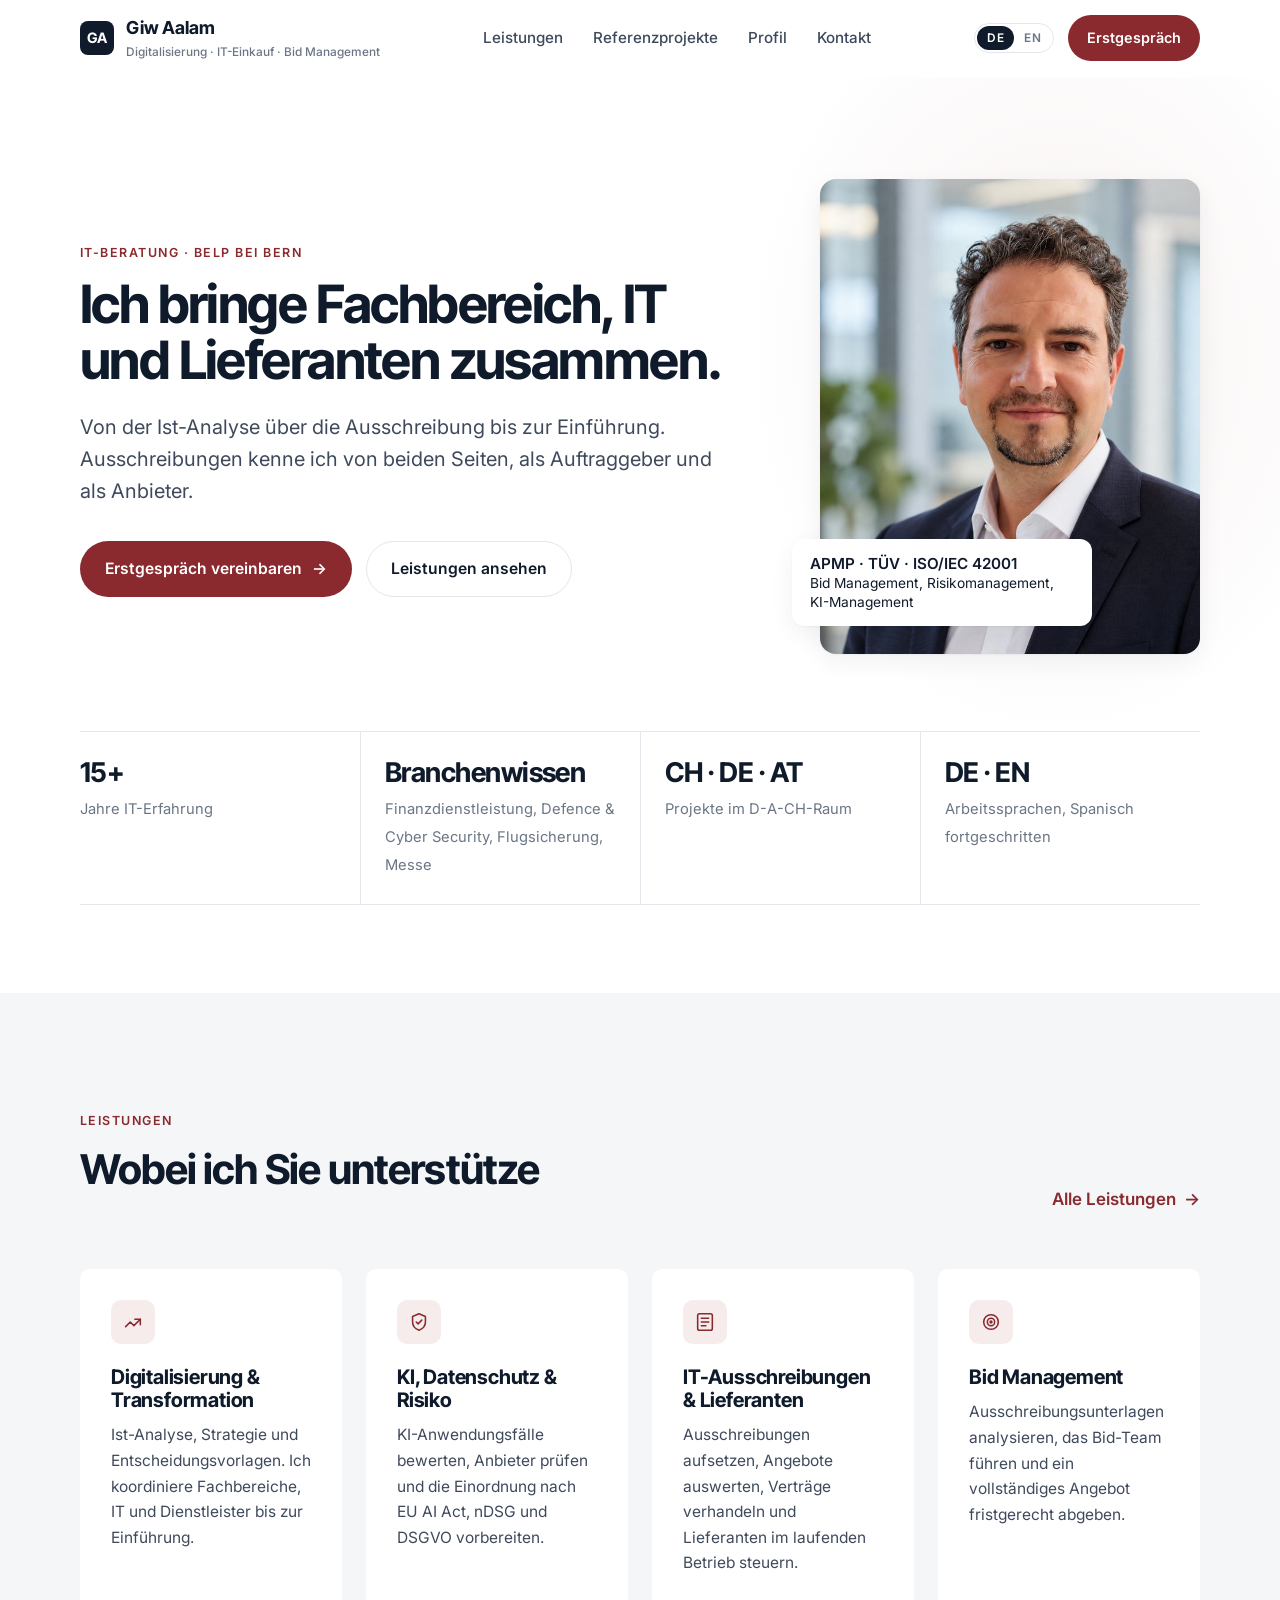
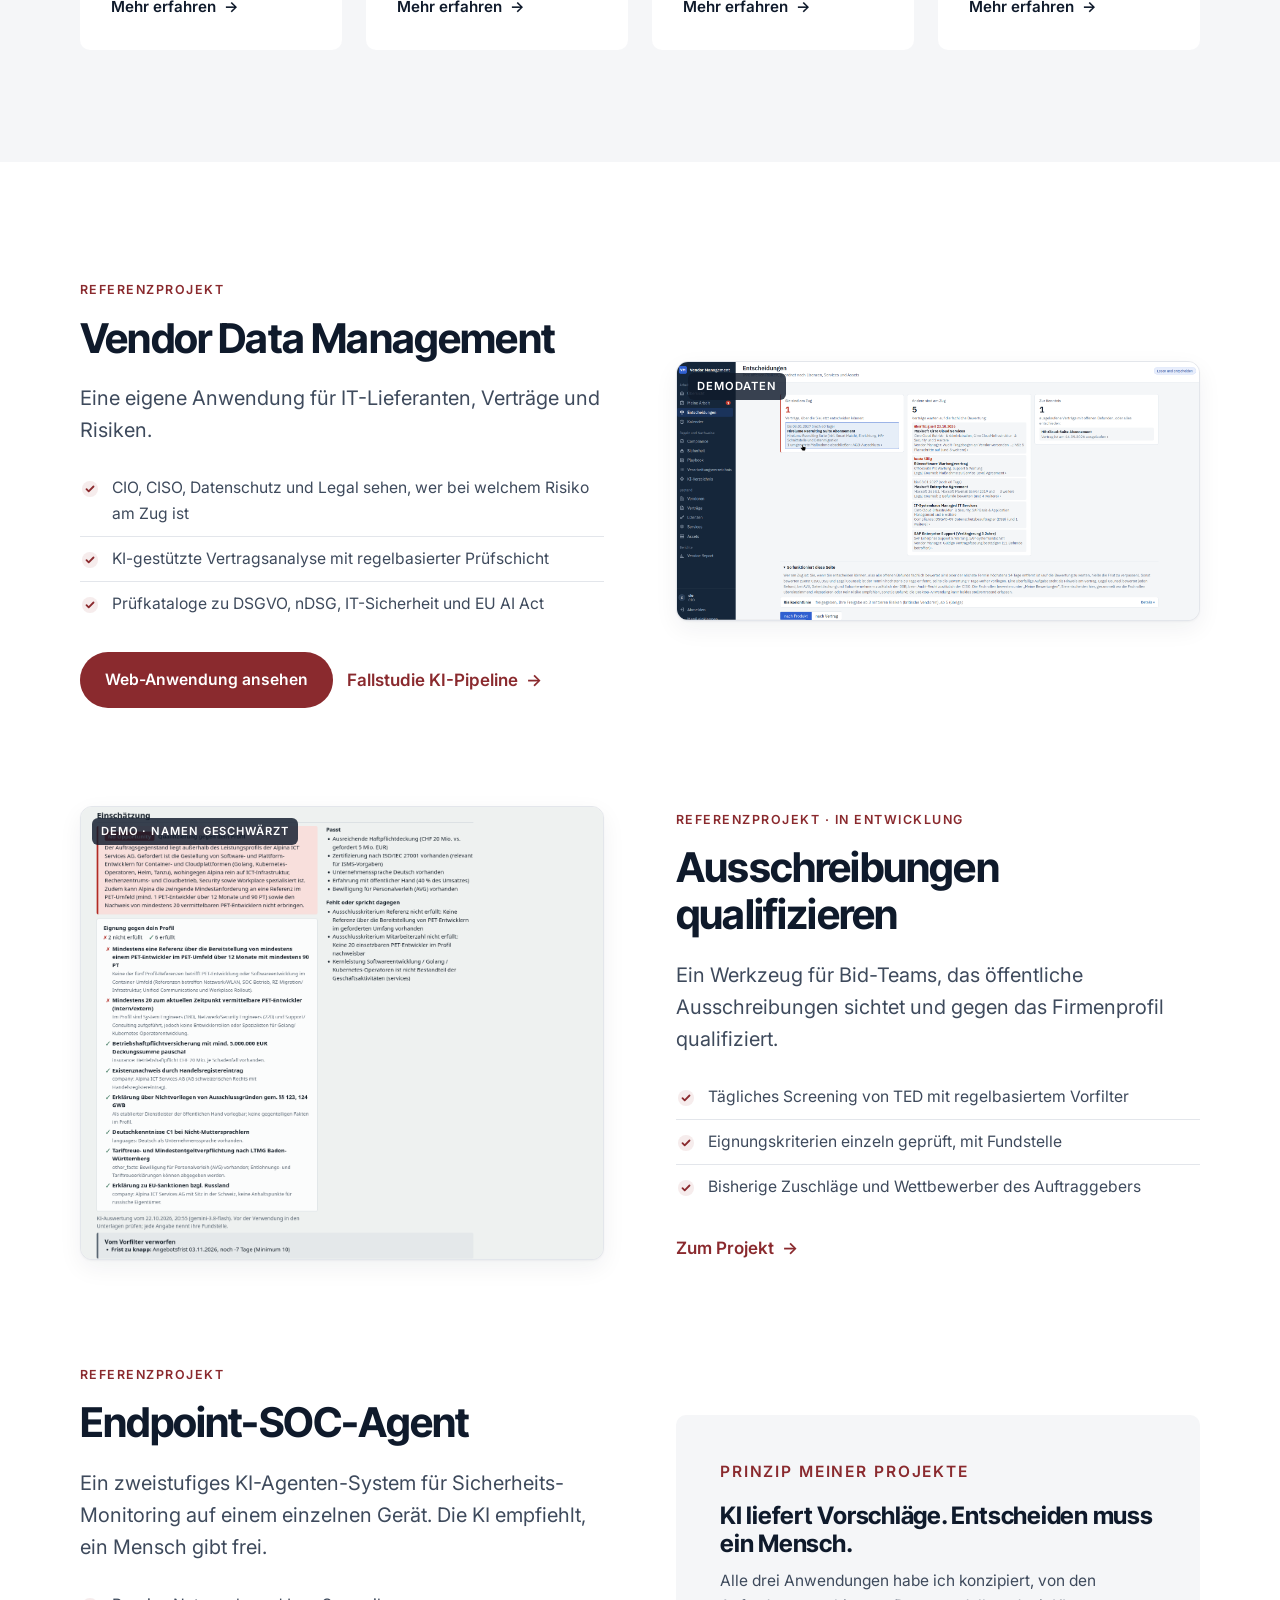
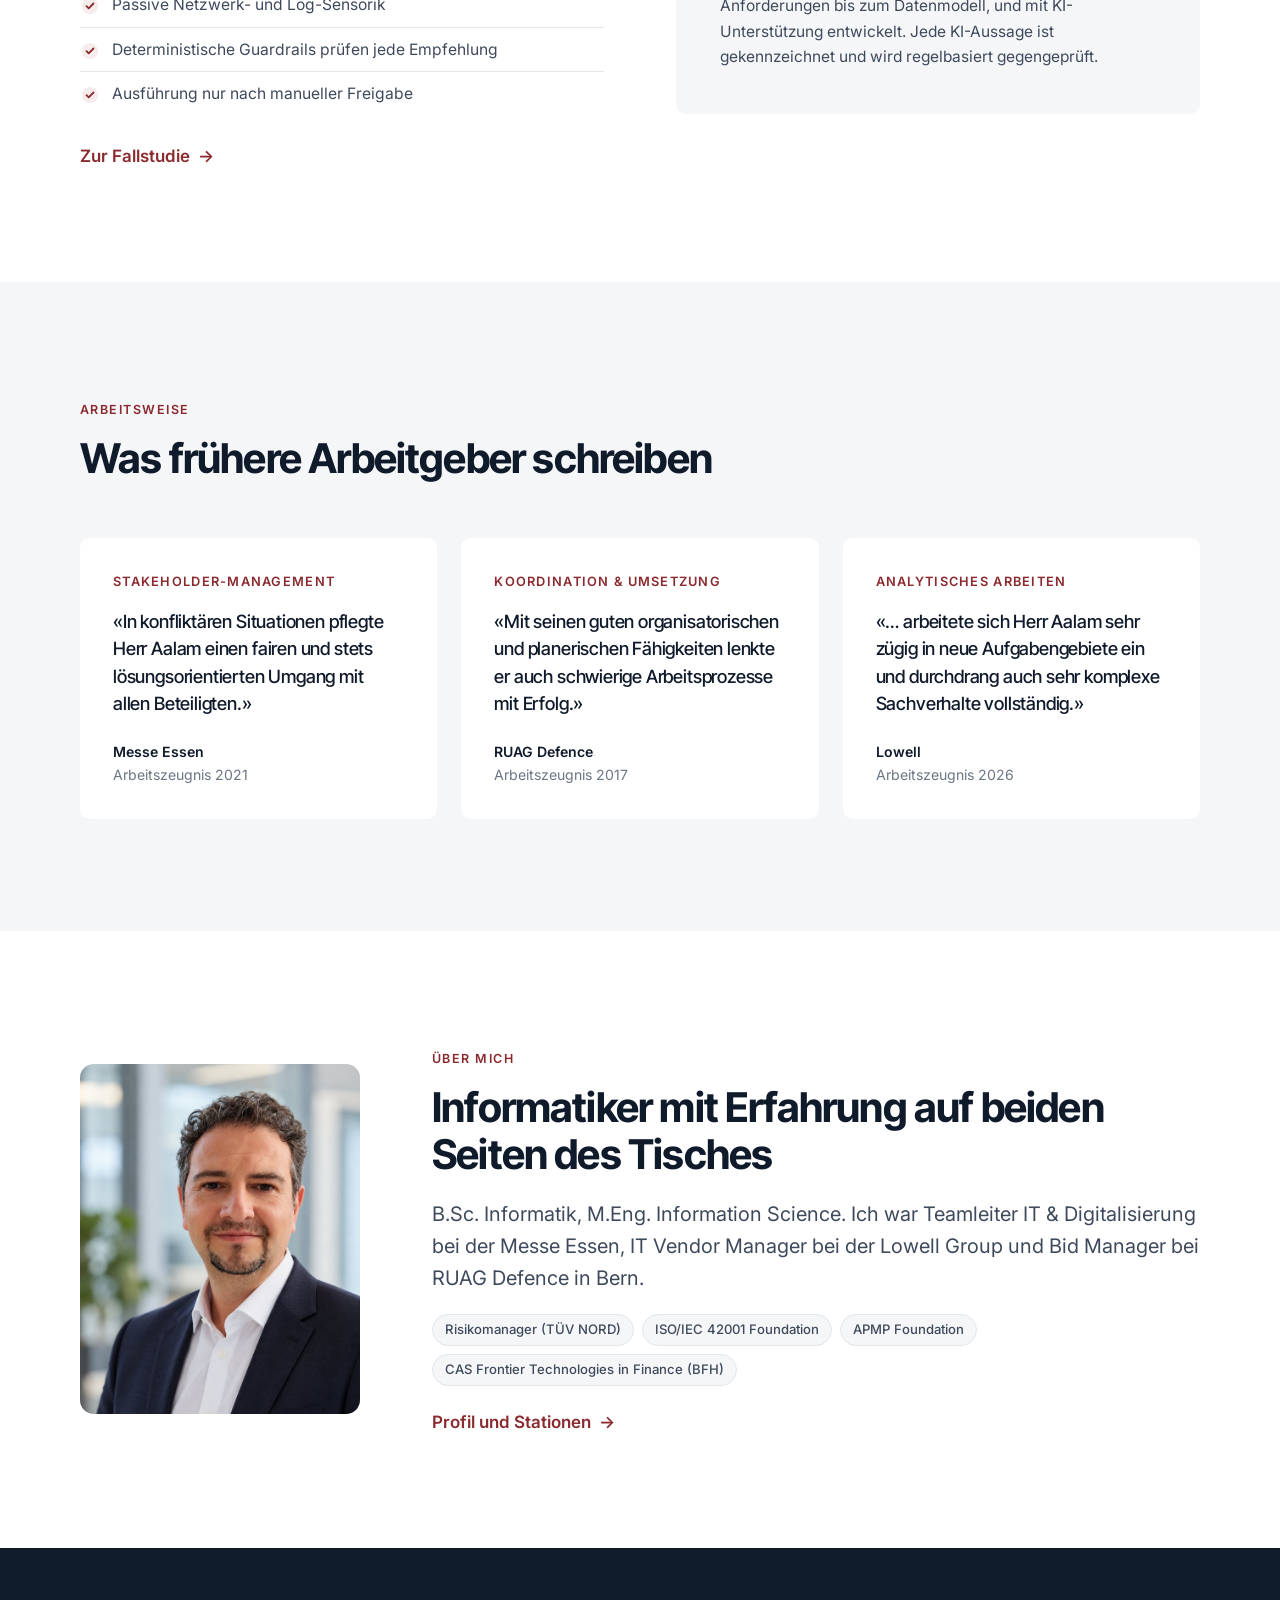
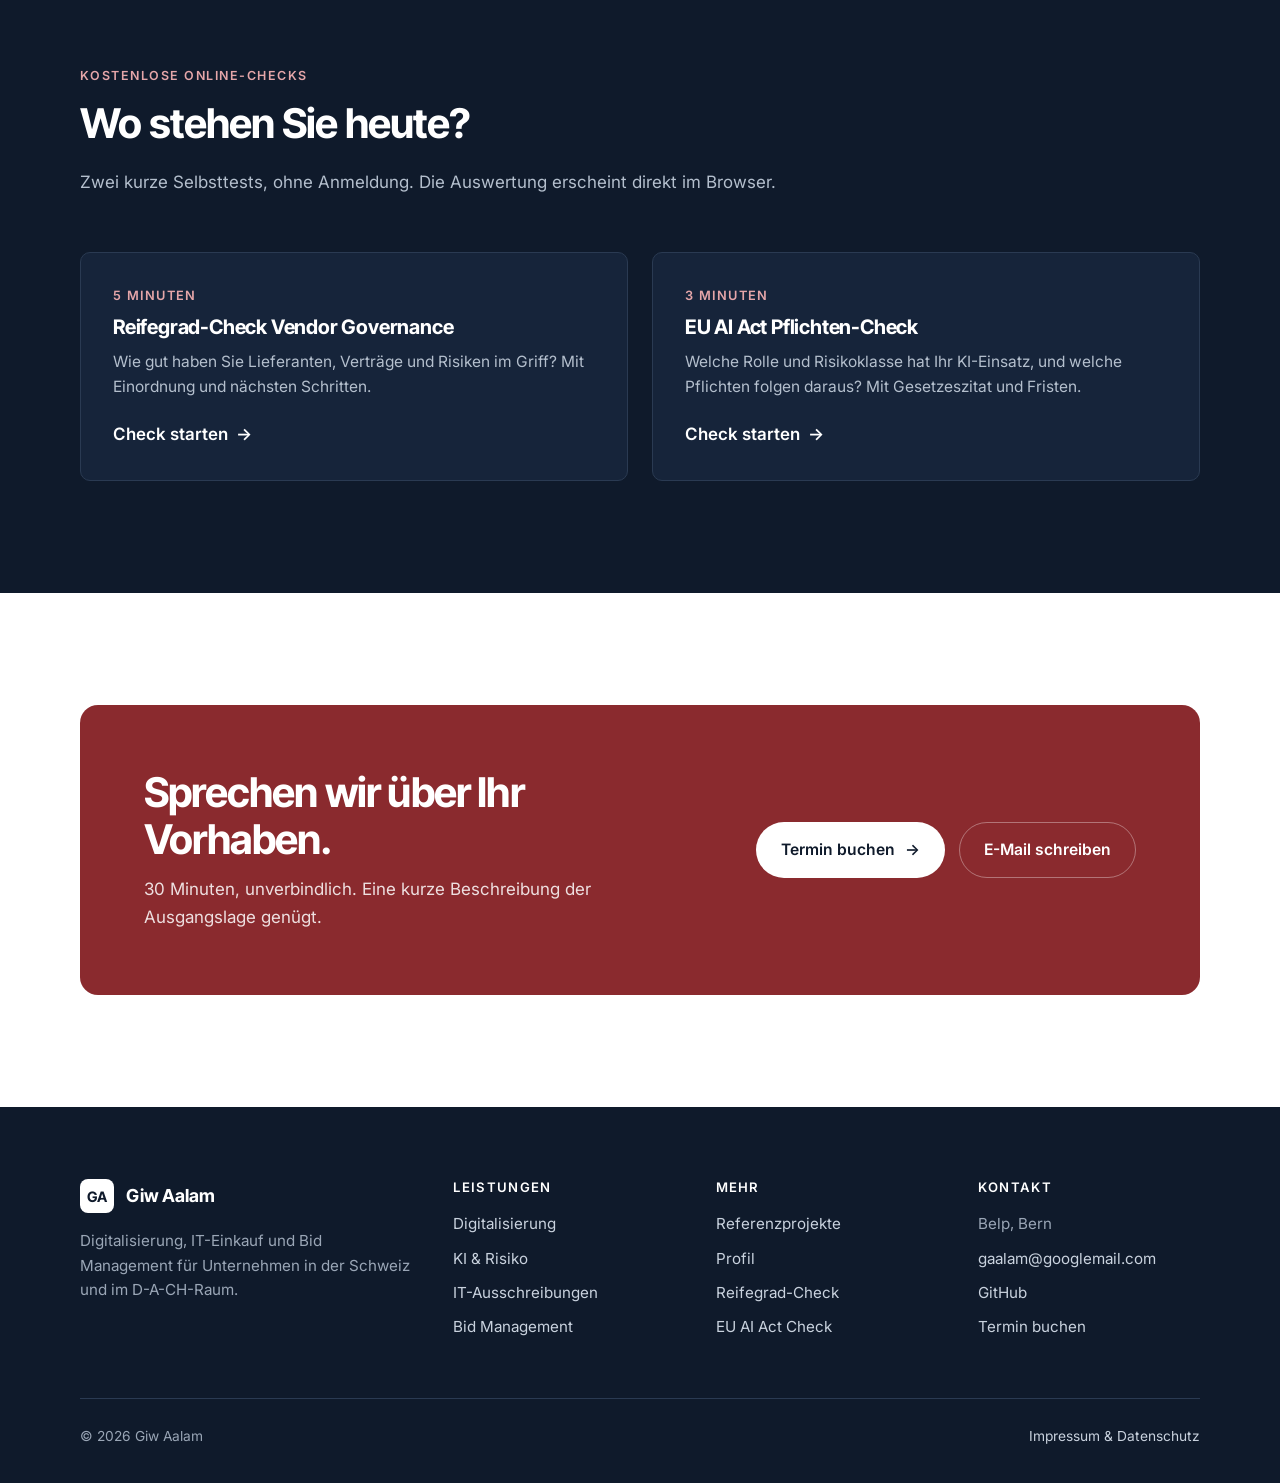
==== commit cec8bb25: "Arbeitsform-Hinweise entfernt, Plakette zeigt Zertifikate Co-Authored-By: Claude Opus 5.5 <noreply@a" ====
--- a/index.html
+++ b/index.html
@@ -28,7 +28,7 @@
 <link rel="preconnect" href="https://fonts.gstatic.com" crossorigin>
 <link href="https://fonts.googleapis.com/css2?family=Inter:wght@400;500;600;700&family=Inter+Tight:wght@500;600;700&display=swap" rel="stylesheet">
 <link rel="stylesheet" href="/assets/chrome.css?v=4">
-<link rel="stylesheet" href="/assets/site.css?v=7">
+<link rel="stylesheet" href="/assets/site.css?v=8">
 </head>
 <body>
 <a class="skip" href="#main" data-hl="skip">Zum Inhalt</a>
@@ -63,7 +63,7 @@
     </div>
     <div class="hero-photo">
       <img src="/profil/giw-aalam.jpg" width="660" height="868" alt="Portrait von Giw Aalam" data-i18n-alt="hero.alt">
-      <div class="badge"><strong data-i18n="hero.badge.t">Projekt, Interim oder Festanstellung</strong><span data-i18n="hero.badge.d">Im Raum Bern oder remote</span></div>
+      <div class="badge"><strong>APMP · TÜV · ISO/IEC&nbsp;42001</strong><span data-i18n="hero.badge.d">Bid Management, Risikomanagement, KI-Management</span></div>
     </div>
   </div>
   <div class="container">
@@ -309,7 +309,7 @@
   "hero.lead": "From the as-is analysis through the tender to go-live. I know tenders from both sides, as the buyer and as the bidder.",
   "hero.cta1": "Book an intro call", "hero.cta2": "View services",
   "hero.alt": "Portrait of Giw Aalam",
-  "hero.badge.t": "Project, interim or permanent role", "hero.badge.d": "Around Bern or remote",
+  "hero.badge.d": "Bid management, risk management, AI management",
   "f1": "years of IT experience", "f2.b": "Industry know-how", "f2": "Financial services, defence &amp; cyber security, air traffic control, trade fairs", "f3": "Projects across the D-A-CH region", "f4": "Working languages, Spanish intermediate",
   "s1.kicker": "Services",
   "s1.h2": "How I can help",
--- a/assets/site.css
+++ b/assets/site.css
@@ -247,3 +247,5 @@
 .facts{grid-template-columns:repeat(4,minmax(0,1fr))}
 .fact b{hyphens:auto; -webkit-hyphens:auto; overflow-wrap:break-word}
 @media (max-width:860px){ .facts{grid-template-columns:repeat(2,minmax(0,1fr))} }
+
+.hero-photo .badge{max-width:300px}
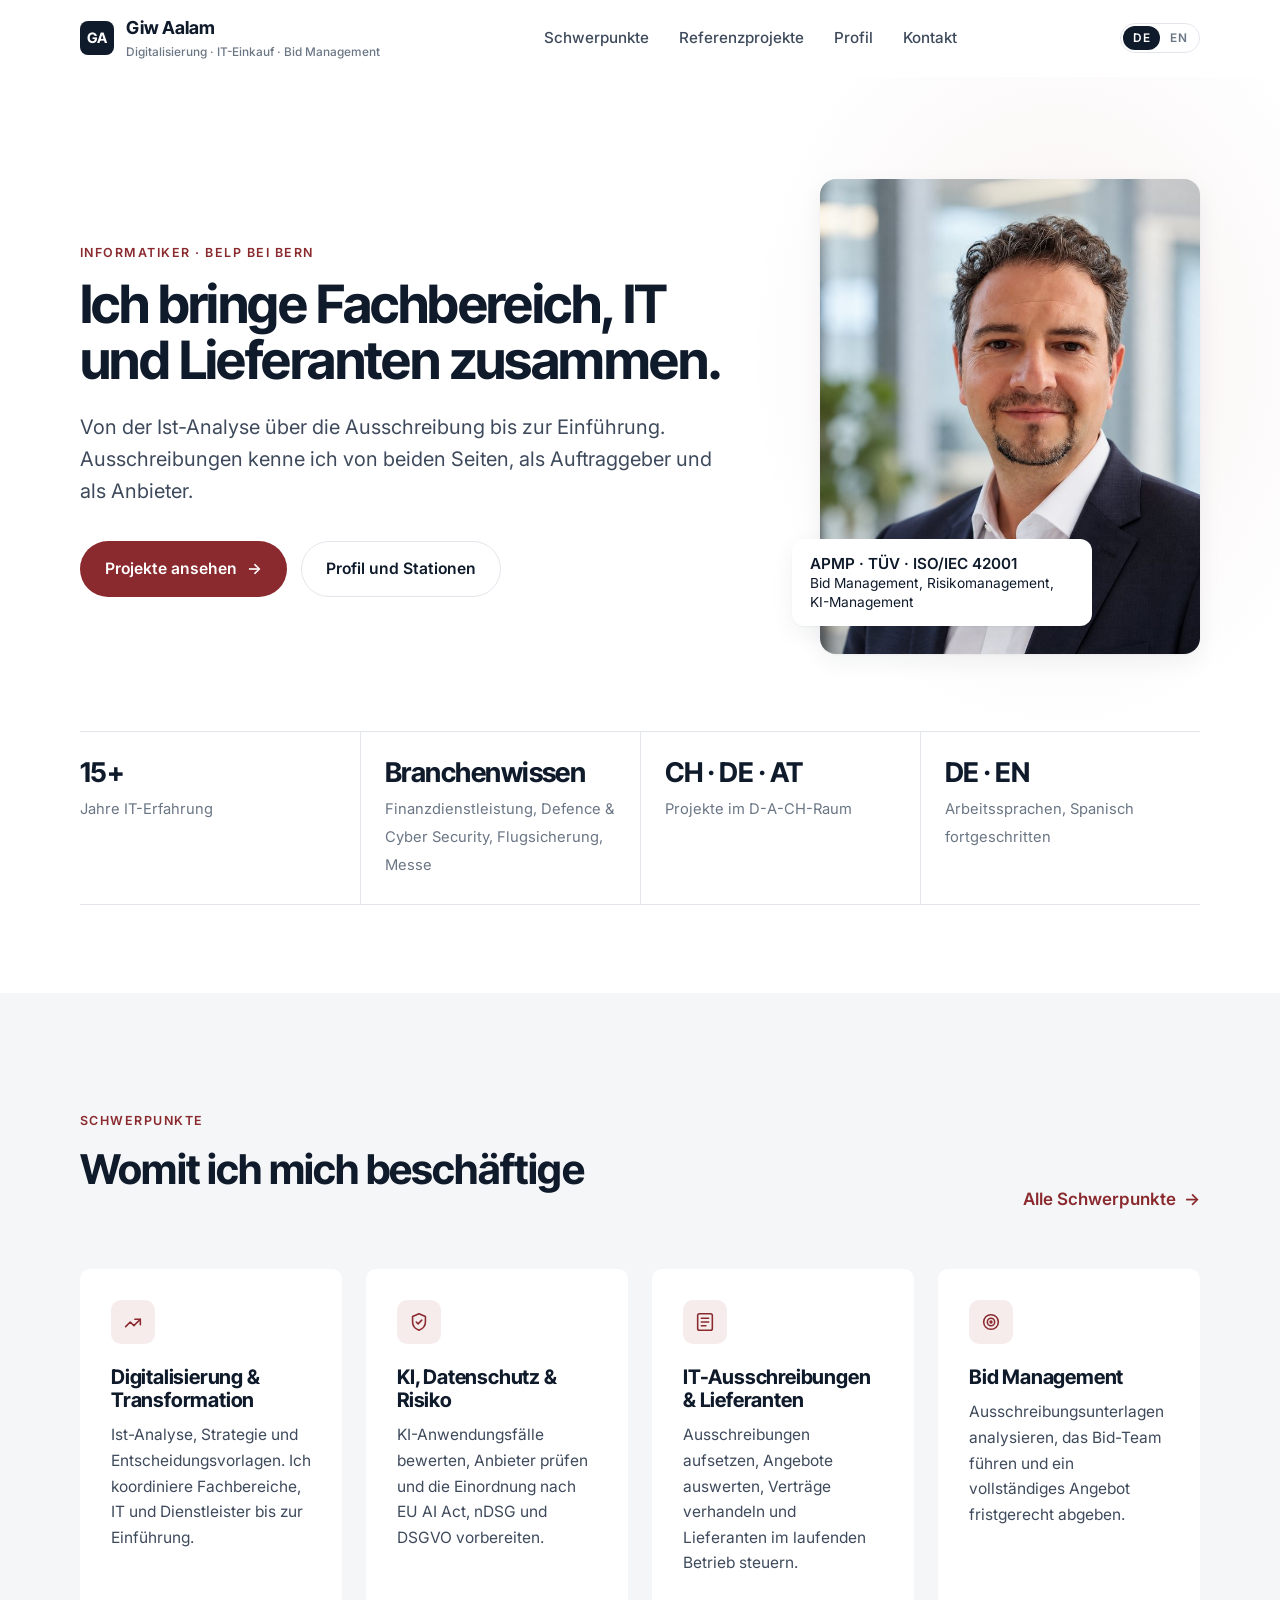
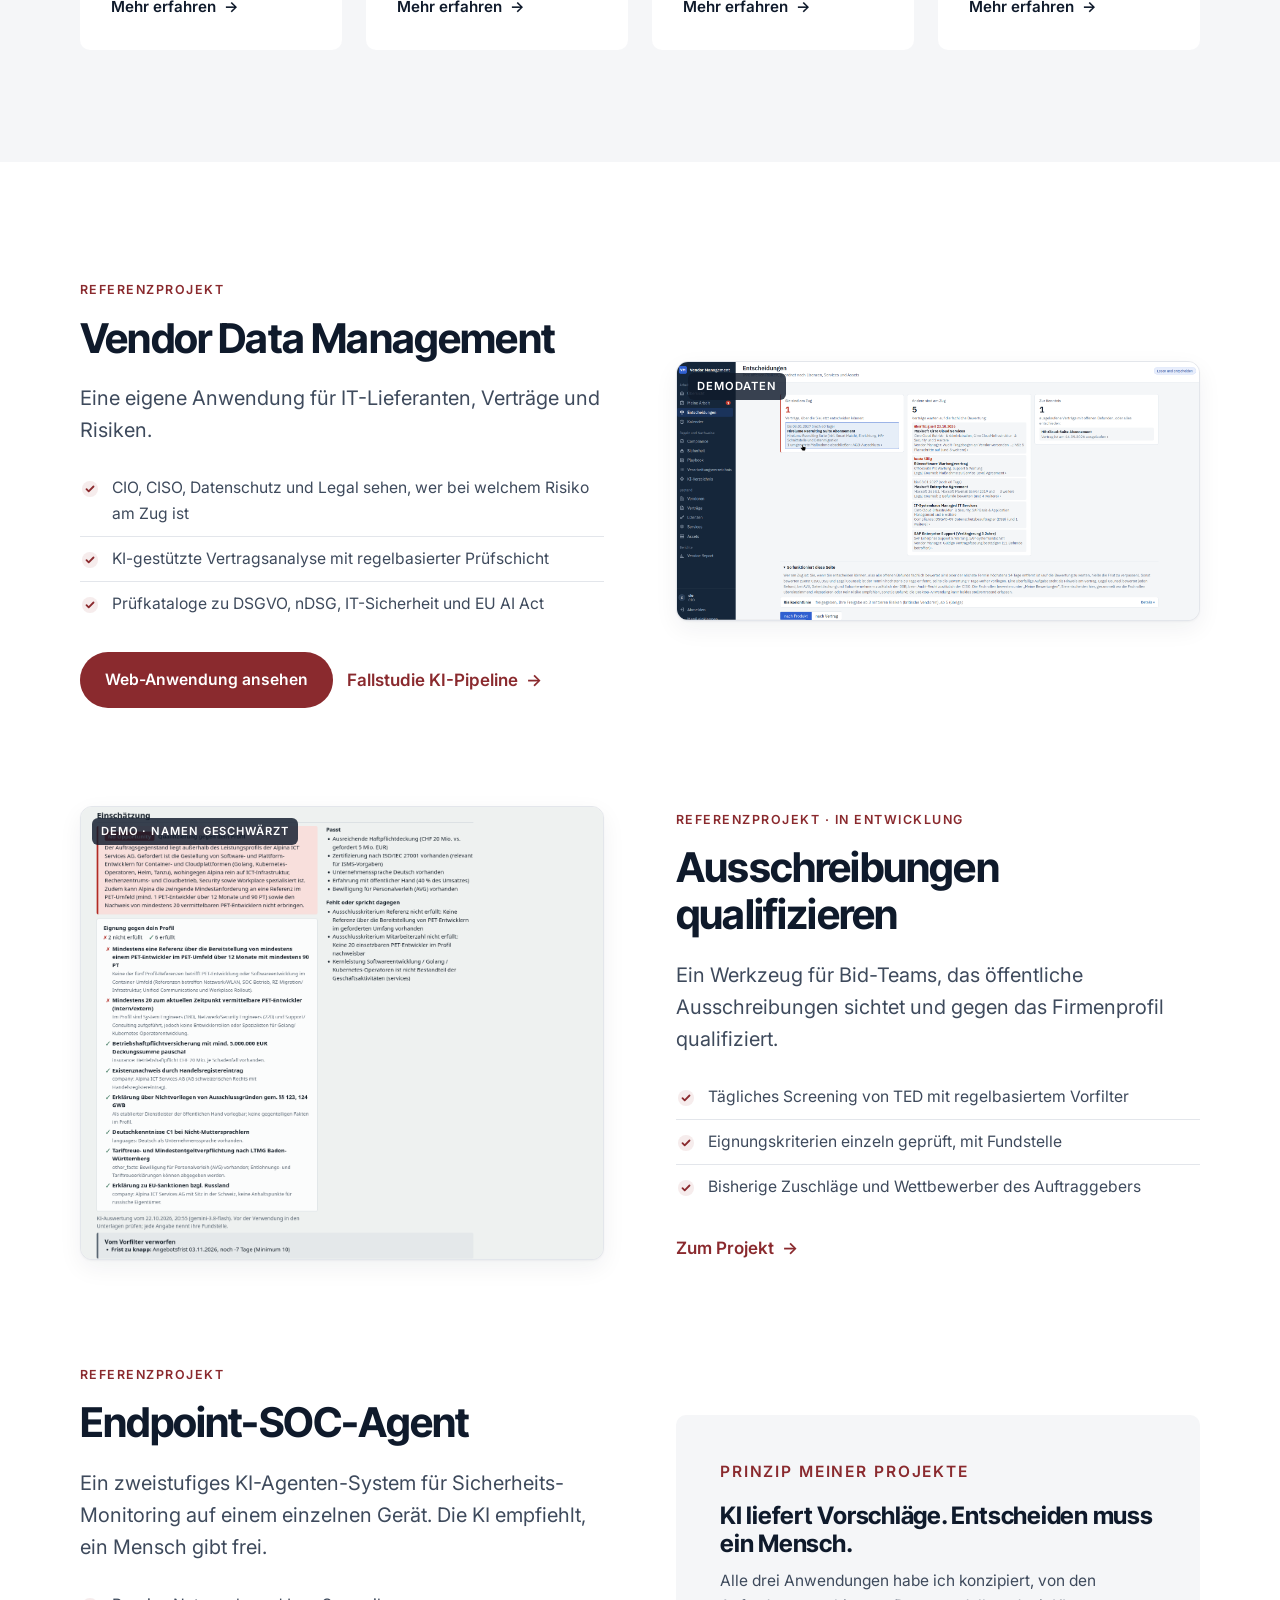
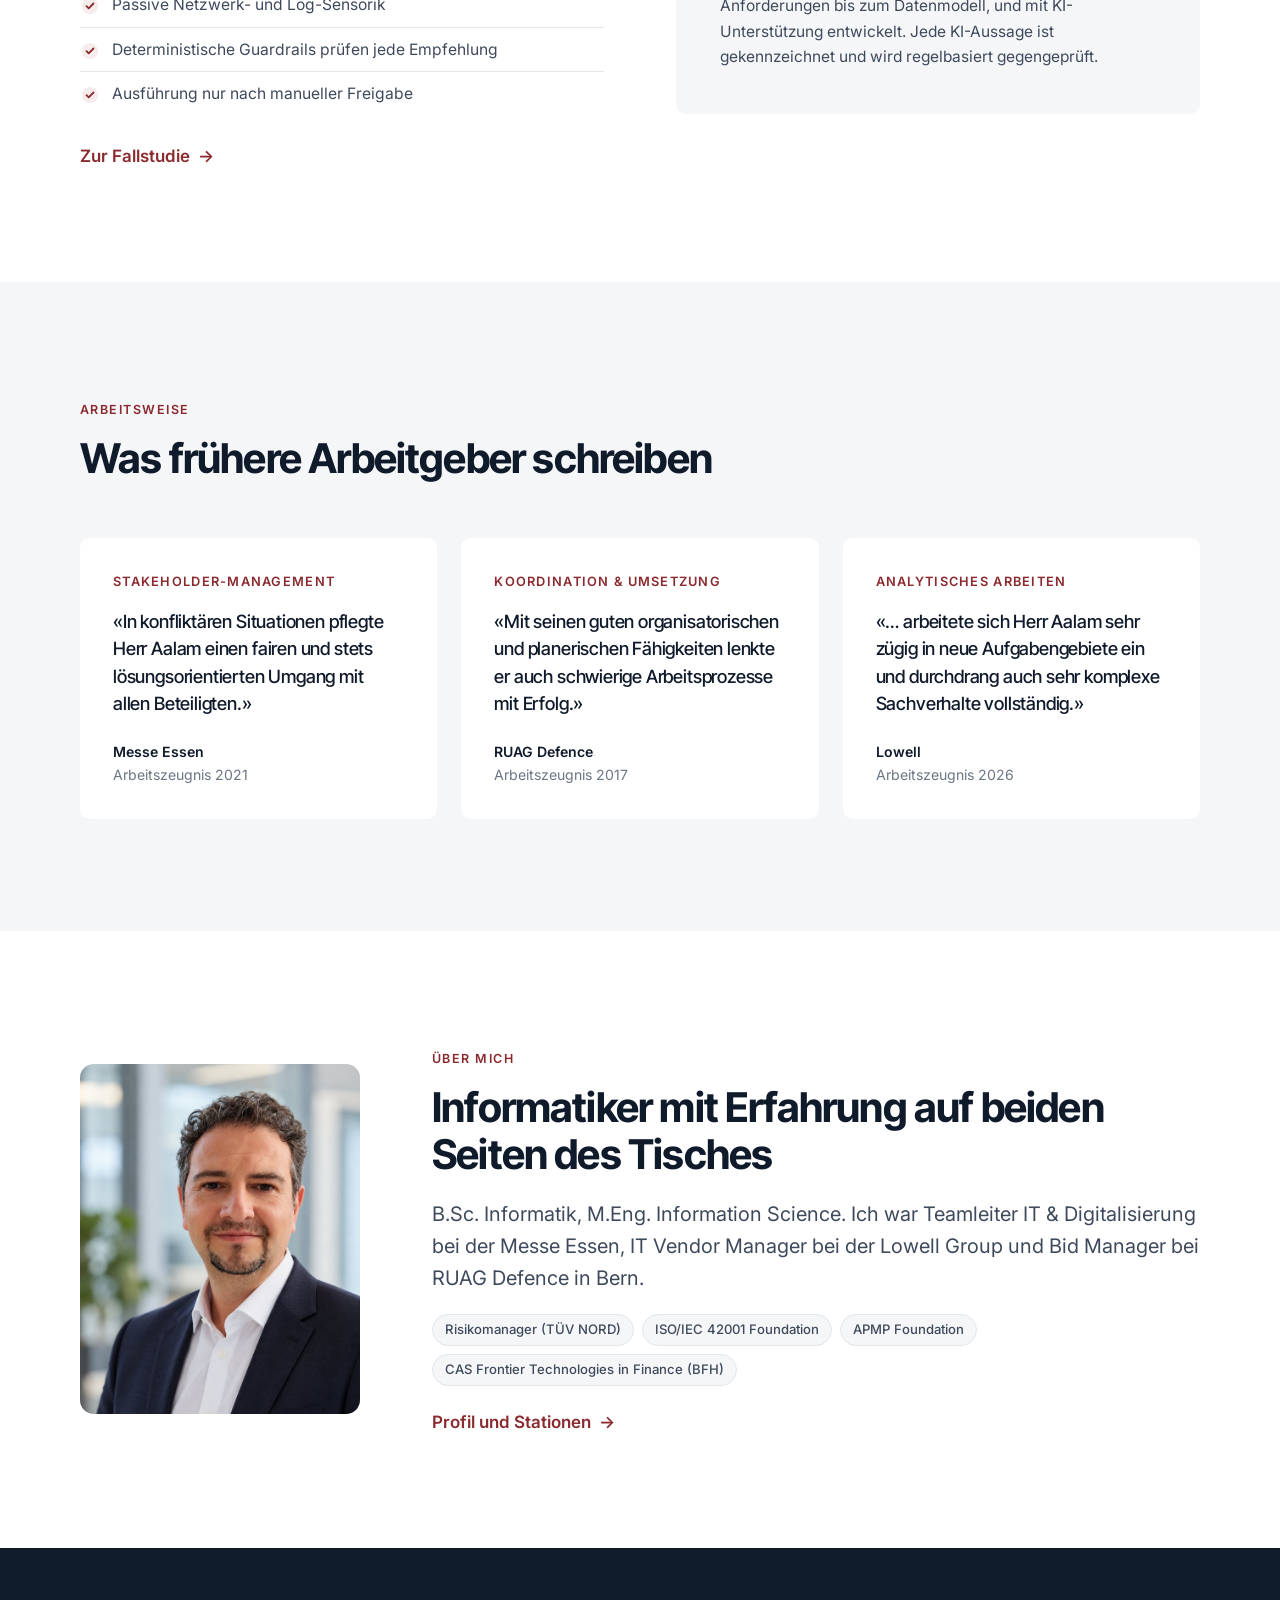
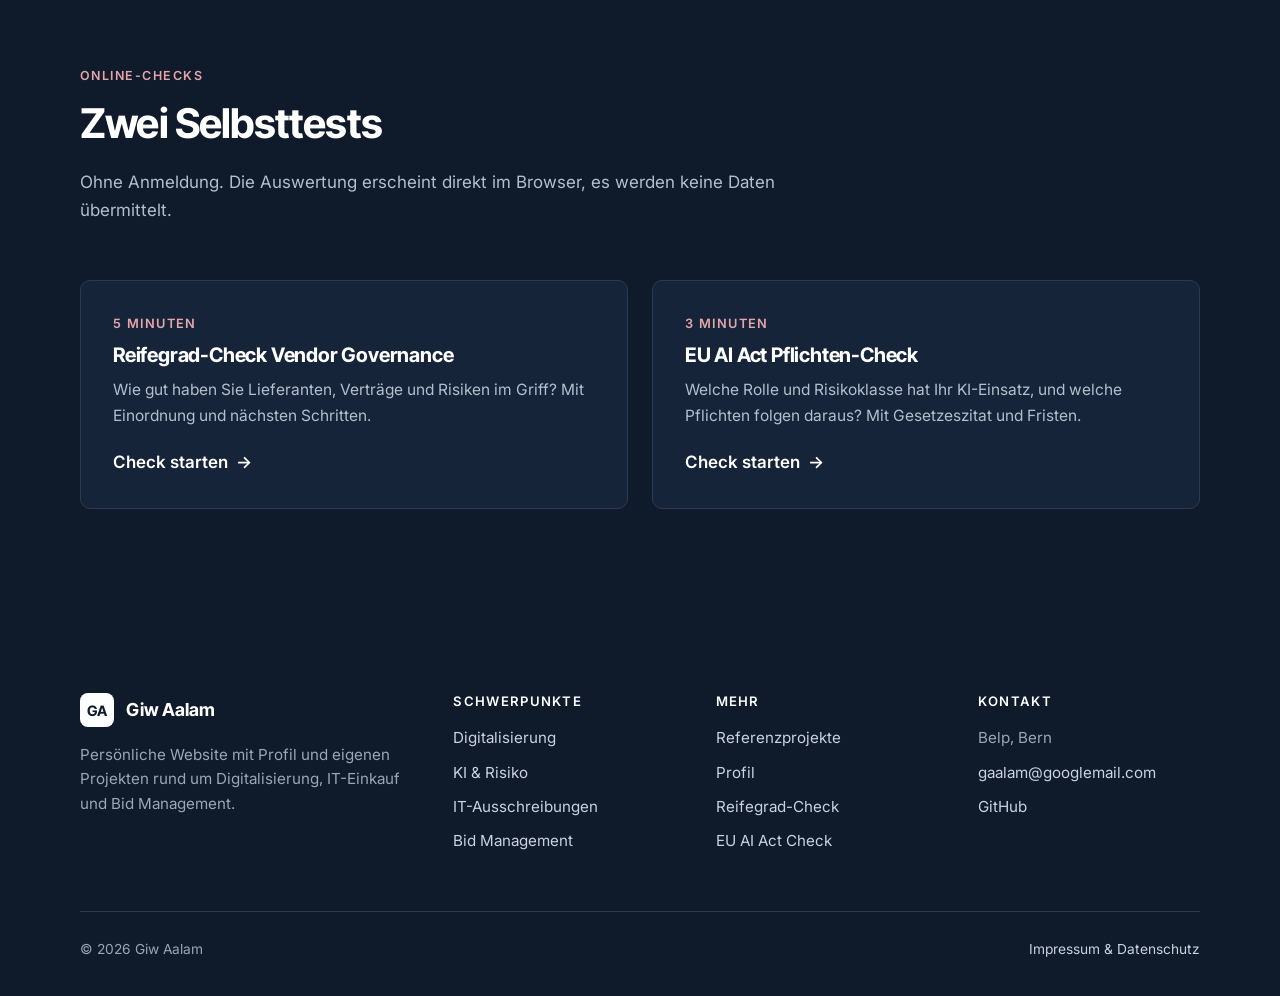
==== commit 497e43d4: "Website als persönliches Profil: Beratungs- und Buchungsangebote entfernt Erstgespräch, Calendly, CT" ====
--- a/index.html
+++ b/index.html
@@ -5,12 +5,12 @@
 <meta name="viewport" content="width=device-width, initial-scale=1">
 <meta name="google-site-verification" content="A7UXfhFZWaXhQzWZ7YZxfy1jRE7HxicbhE1LOJ9p0_E">
 <title>Giw Aalam · Digitalisierung, IT-Einkauf und Bid Management</title>
-<meta name="description" content="Giw Aalam begleitet Digitalisierungsvorhaben von der Ist-Analyse über die Ausschreibung bis zur Einführung. Über 15 Jahre IT-Erfahrung als Teamleiter IT, IT Vendor Manager und Bid Manager. Belp bei Bern.">
+<meta name="description" content="Persönliche Website von Giw Aalam: Profil, Stationen und eigene Projekte zu Digitalisierung, IT-Einkauf und Bid Management. Über 15 Jahre IT-Erfahrung als Teamleiter IT, IT Vendor Manager und Bid Manager. Belp bei Bern.">
 <meta property="og:type" content="website">
 <meta property="og:url" content="https://aalam.ch/">
 <meta property="og:site_name" content="Giw Aalam">
 <meta property="og:title" content="Giw Aalam · Digitalisierung, IT-Einkauf und Bid Management">
-<meta property="og:description" content="Digitalisierungsvorhaben von der Ist-Analyse über die Ausschreibung bis zur Einführung begleiten.">
+<meta property="og:description" content="Profil, Stationen und eigene Projekte zu Digitalisierung, IT-Einkauf und Bid Management.">
 <meta property="og:image" content="https://aalam.ch/profil/giw-aalam.jpg">
 <meta property="og:locale" content="de_CH">
 <meta name="twitter:card" content="summary">
@@ -36,14 +36,13 @@
   <div class="container">
     <a class="brand" href="/"><span class="brand-mark">GA</span><span>Giw Aalam<small data-hl="brand.sub">Digitalisierung · IT-Einkauf · Bid Management</small></span></a>
     <nav class="nav" aria-label="Hauptnavigation">
-      <a href="/leistungen/" data-hl="nav.leistungen">Leistungen</a>
+      <a href="/leistungen/" data-hl="nav.leistungen">Schwerpunkte</a>
       <a href="/referenzprojekte/" data-hl="nav.referenzen">Referenzprojekte</a>
       <a href="/profil/" data-hl="nav.profil">Profil</a>
       <a href="/kontakt/" data-hl="nav.kontakt">Kontakt</a>
     </nav>
     <div class="nav-tools">
       <div class="lang" role="group" aria-label="Sprache"><button class="lang-btn" type="button" data-lang="de">DE</button><button class="lang-btn" type="button" data-lang="en">EN</button></div>
-      <a class="btn btn-primary nav-cta" href="/kontakt/" data-hl="nav.cta">Erstgespräch</a>
       <button class="menu-btn" type="button" aria-expanded="false" aria-label="Menü"><svg width="20" height="20" viewBox="0 0 20 20" fill="none" stroke="currentColor" stroke-width="1.8" stroke-linecap="round"><path d="M3 6h14M3 10h14M3 14h14"/></svg></button>
     </div>
   </div>
@@ -53,12 +52,12 @@
 <section class="hero">
   <div class="container hero-grid">
     <div>
-      <p class="kicker" data-i18n="hero.kicker">IT-Beratung · Belp bei Bern</p>
+      <p class="kicker" data-i18n="hero.kicker">Informatiker · Belp bei Bern</p>
       <h1 data-i18n="hero.h1">Ich bringe Fachbereich, IT und Lieferanten zusammen.</h1>
       <p class="lead" data-i18n="hero.lead">Von der Ist-Analyse über die Ausschreibung bis zur Einführung. Ausschreibungen kenne ich von beiden Seiten, als Auftraggeber und als Anbieter.</p>
       <div class="actions">
-        <a class="btn btn-primary" href="/kontakt/"><span data-i18n="hero.cta1">Erstgespräch vereinbaren</span><span class="arr">→</span></a>
-        <a class="btn btn-ghost" href="/leistungen/" data-i18n="hero.cta2">Leistungen ansehen</a>
+        <a class="btn btn-primary" href="/referenzprojekte/"><span data-i18n="hero.cta1">Projekte ansehen</span><span class="arr">→</span></a>
+        <a class="btn btn-ghost" href="/profil/" data-i18n="hero.cta2">Profil und Stationen</a>
       </div>
     </div>
     <div class="hero-photo">
@@ -80,10 +79,10 @@
   <div class="container">
     <div class="section-head split reveal">
       <div>
-        <p class="kicker" data-i18n="s1.kicker">Leistungen</p>
-        <h2 data-i18n="s1.h2">Wobei ich Sie unterstütze</h2>
-      </div>
-      <a class="link" href="/leistungen/" data-i18n="s1.all">Alle Leistungen</a>
+        <p class="kicker" data-i18n="s1.kicker">Schwerpunkte</p>
+        <h2 data-i18n="s1.h2">Womit ich mich beschäftige</h2>
+      </div>
+      <a class="link" href="/leistungen/" data-i18n="s1.all">Alle Schwerpunkte</a>
     </div>
     <div class="grid g4 reveal">
       <a class="card" href="/leistungen/#digitalisierung">
@@ -221,9 +220,9 @@
 <section class="dark">
   <div class="container">
     <div class="section-head reveal">
-      <p class="kicker" data-i18n="s5.kicker">Kostenlose Online-Checks</p>
-      <h2 data-i18n="s5.h2">Wo stehen Sie heute?</h2>
-      <p data-i18n="s5.p">Zwei kurze Selbsttests, ohne Anmeldung. Die Auswertung erscheint direkt im Browser.</p>
+      <p class="kicker" data-i18n="s5.kicker">Online-Checks</p>
+      <h2 data-i18n="s5.h2">Zwei Selbsttests</h2>
+      <p data-i18n="s5.p">Ohne Anmeldung. Die Auswertung erscheint direkt im Browser, es werden keine Daten übermittelt.</p>
     </div>
     <div class="grid g2 reveal">
       <a class="tile" href="/reifegrad-check/">
@@ -242,20 +241,6 @@
   </div>
 </section>
 
-<section>
-  <div class="container">
-    <div class="cta-band reveal">
-      <div>
-        <h2 data-i18n="cta.h2">Sprechen wir über Ihr Vorhaben.</h2>
-        <p data-i18n="cta.p">30 Minuten, unverbindlich. Eine kurze Beschreibung der Ausgangslage genügt.</p>
-      </div>
-      <div class="actions">
-        <a class="btn btn-light" href="/kontakt/"><span data-i18n="cta.b1">Termin buchen</span><span class="arr">→</span></a>
-        <a class="btn btn-outline-light" href="mailto:gaalam@googlemail.com" data-i18n="cta.b2">E-Mail schreiben</a>
-      </div>
-    </div>
-  </div>
-</section>
 </main>
 
 <footer class="site-footer">
@@ -263,10 +248,10 @@
     <div class="foot-grid">
       <div>
         <a class="brand" href="/"><span class="brand-mark">GA</span><span>Giw Aalam</span></a>
-        <p data-hl="ft.p">Digitalisierung, IT-Einkauf und Bid Management für Unternehmen in der Schweiz und im D-A-CH-Raum.</p>
-      </div>
-      <div>
-        <h4 data-hl="ft.h1">Leistungen</h4>
+        <p data-hl="ft.p">Persönliche Website mit Profil und eigenen Projekten rund um Digitalisierung, IT-Einkauf und Bid Management.</p>
+      </div>
+      <div>
+        <h4 data-hl="ft.h1">Schwerpunkte</h4>
         <ul>
           <li><a href="/leistungen/#digitalisierung" data-hl="ft.l1">Digitalisierung</a></li>
           <li><a href="/leistungen/#ki" data-hl="ft.l2">KI &amp; Risiko</a></li>
@@ -289,7 +274,6 @@
           <li>Belp, Bern</li>
           <li><a href="mailto:gaalam@googlemail.com">gaalam@googlemail.com</a></li>
           <li><a href="https://github.com/Gaalam">GitHub</a></li>
-          <li><a href="/kontakt/" data-hl="ft.l6">Termin buchen</a></li>
         </ul>
       </div>
     </div>
@@ -303,17 +287,17 @@
 <script>
 window.EN = {
   title: "Giw Aalam · Digitalisation, IT procurement and bid management",
-  description: "Giw Aalam supports digitalisation projects from the as-is analysis through the tender to go-live. Over 15 years of IT experience as IT team lead, IT vendor manager and bid manager. Belp near Bern.",
-  "hero.kicker": "IT consulting · Belp near Bern",
+  description: "Personal website of Giw Aalam: profile, career and own projects on digitalisation, IT procurement and bid management. Over 15 years of IT experience as IT team lead, IT vendor manager and bid manager. Belp near Bern.",
+  "hero.kicker": "Computer scientist · Belp near Bern",
   "hero.h1": "I bring business units, IT and suppliers together.",
   "hero.lead": "From the as-is analysis through the tender to go-live. I know tenders from both sides, as the buyer and as the bidder.",
-  "hero.cta1": "Book an intro call", "hero.cta2": "View services",
+  "hero.cta1": "View projects", "hero.cta2": "Profile and career",
   "hero.alt": "Portrait of Giw Aalam",
   "hero.badge.d": "Bid management, risk management, AI management",
   "f1": "years of IT experience", "f2.b": "Industry know-how", "f2": "Financial services, defence &amp; cyber security, air traffic control, trade fairs", "f3": "Projects across the D-A-CH region", "f4": "Working languages, Spanish intermediate",
-  "s1.kicker": "Services",
-  "s1.h2": "How I can help",
-  "s1.all": "All services",
+  "s1.kicker": "Focus areas",
+  "s1.h2": "What I work on",
+  "s1.all": "All focus areas",
   "s1.c1.t": "Digitalisation &amp; transformation",
   "s1.c1.p": "As-is analysis, strategy and decision papers. I coordinate business units, IT and service providers through to go-live.",
   "s1.c2.t": "AI, data protection &amp; risk",
@@ -352,17 +336,14 @@
   "about.lead": "B.Sc. Computer Science, M.Eng. Information Science. I was IT &amp; digitalisation team lead at Messe Essen, IT vendor manager at the Lowell Group and bid manager at RUAG Defence in Bern.",
   "about.p1": "Risk manager (TÜV NORD)", "about.p2": "CAS Frontier Technologies in Finance (BFH)",
   "about.cta": "Profile and career",
-  "s5.kicker": "Free online checks", "s5.h2": "Where do you stand today?",
-  "s5.p": "Two short self-assessments, no sign-up. The results appear right in your browser.",
+  "s5.kicker": "Online checks", "s5.h2": "Two self-assessments",
+  "s5.p": "No sign-up. The results appear right in your browser, no data is transmitted.",
   "t1.m": "5 minutes", "t1.t": "Vendor governance maturity check",
   "t1.p": "How well do you have suppliers, contracts and risks under control? With an assessment and next steps.",
   "t1.cta": "Start the check",
   "t2.m": "3 minutes", "t2.t": "EU AI Act obligations check",
   "t2.p": "Which role and risk class does your AI use have, and which obligations follow? With legal citations and deadlines.",
   "t2.cta": "Start the check",
-  "cta.h2": "Let's talk about your project.",
-  "cta.p": "30 minutes, no obligation. A short description of the situation is enough.",
-  "cta.b1": "Book a slot", "cta.b2": "Send an email",
 };
 </script>
 <script src="/assets/site.js"></script>
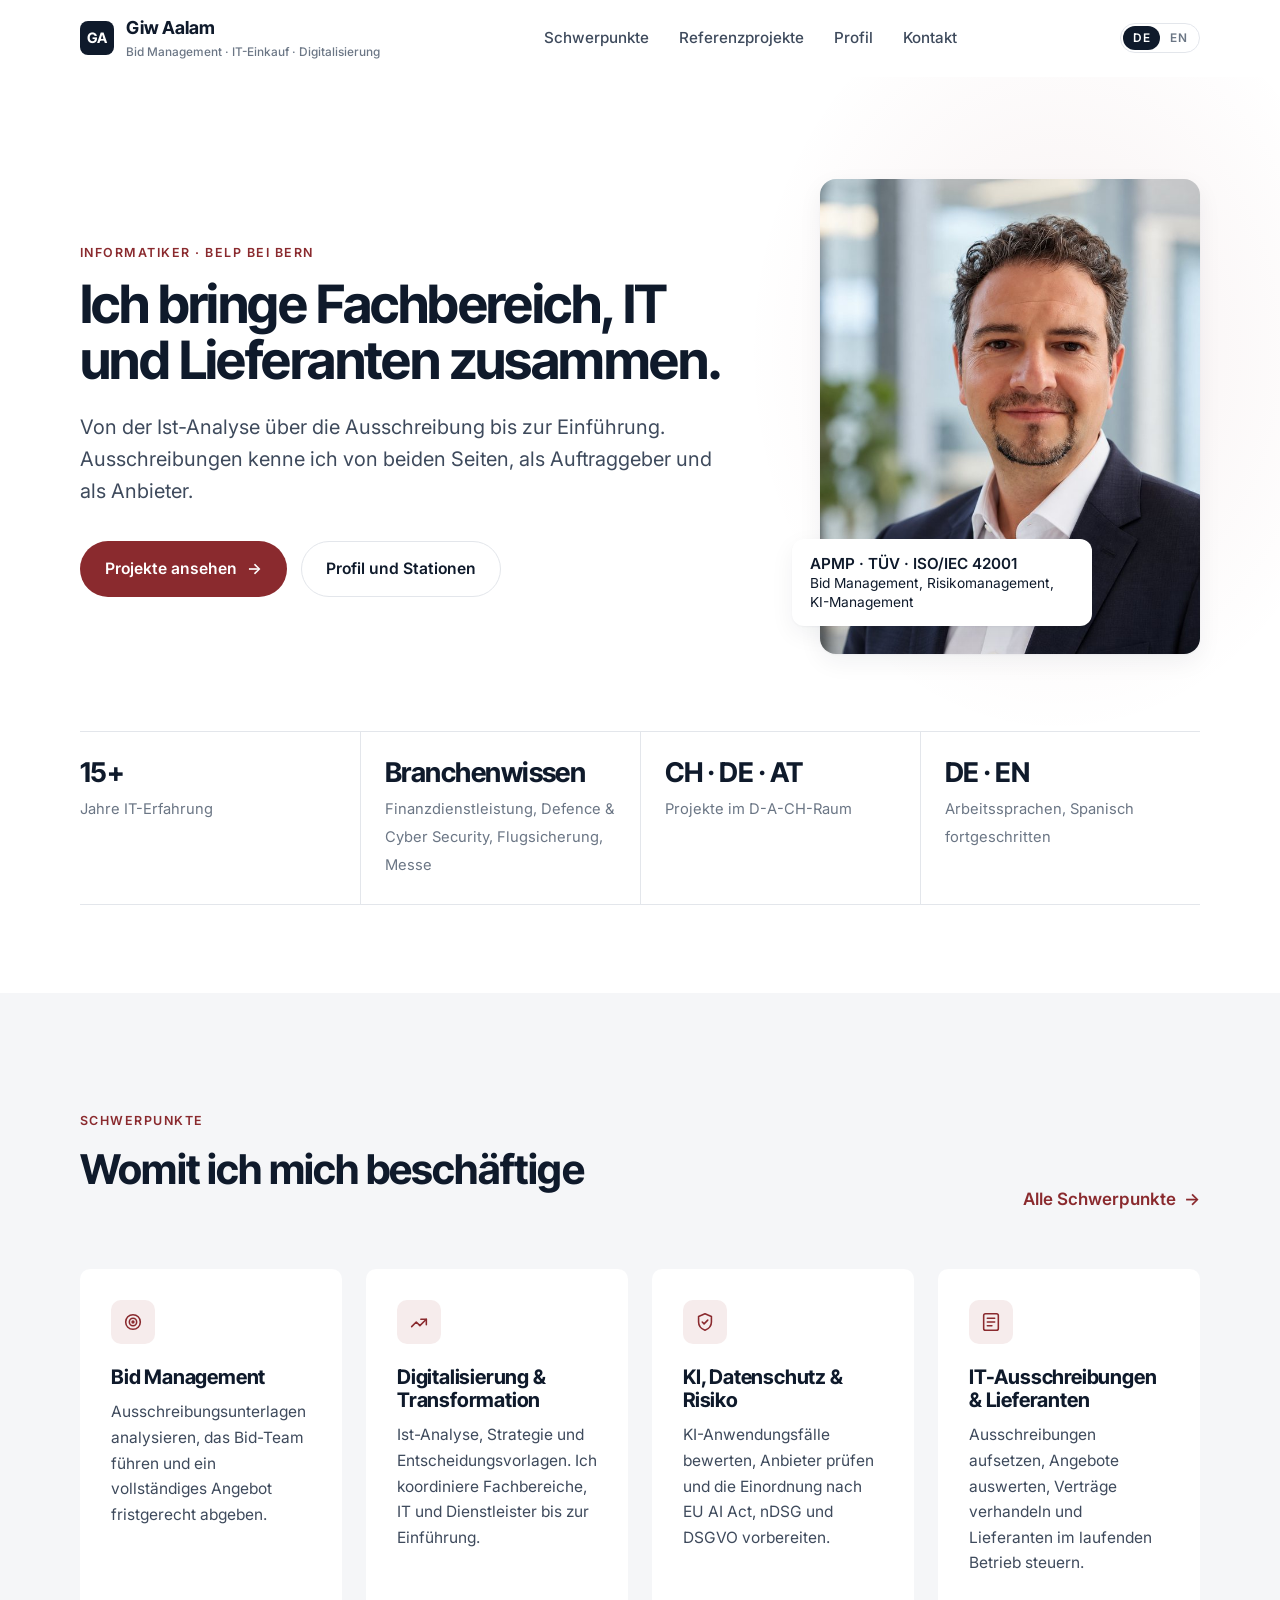
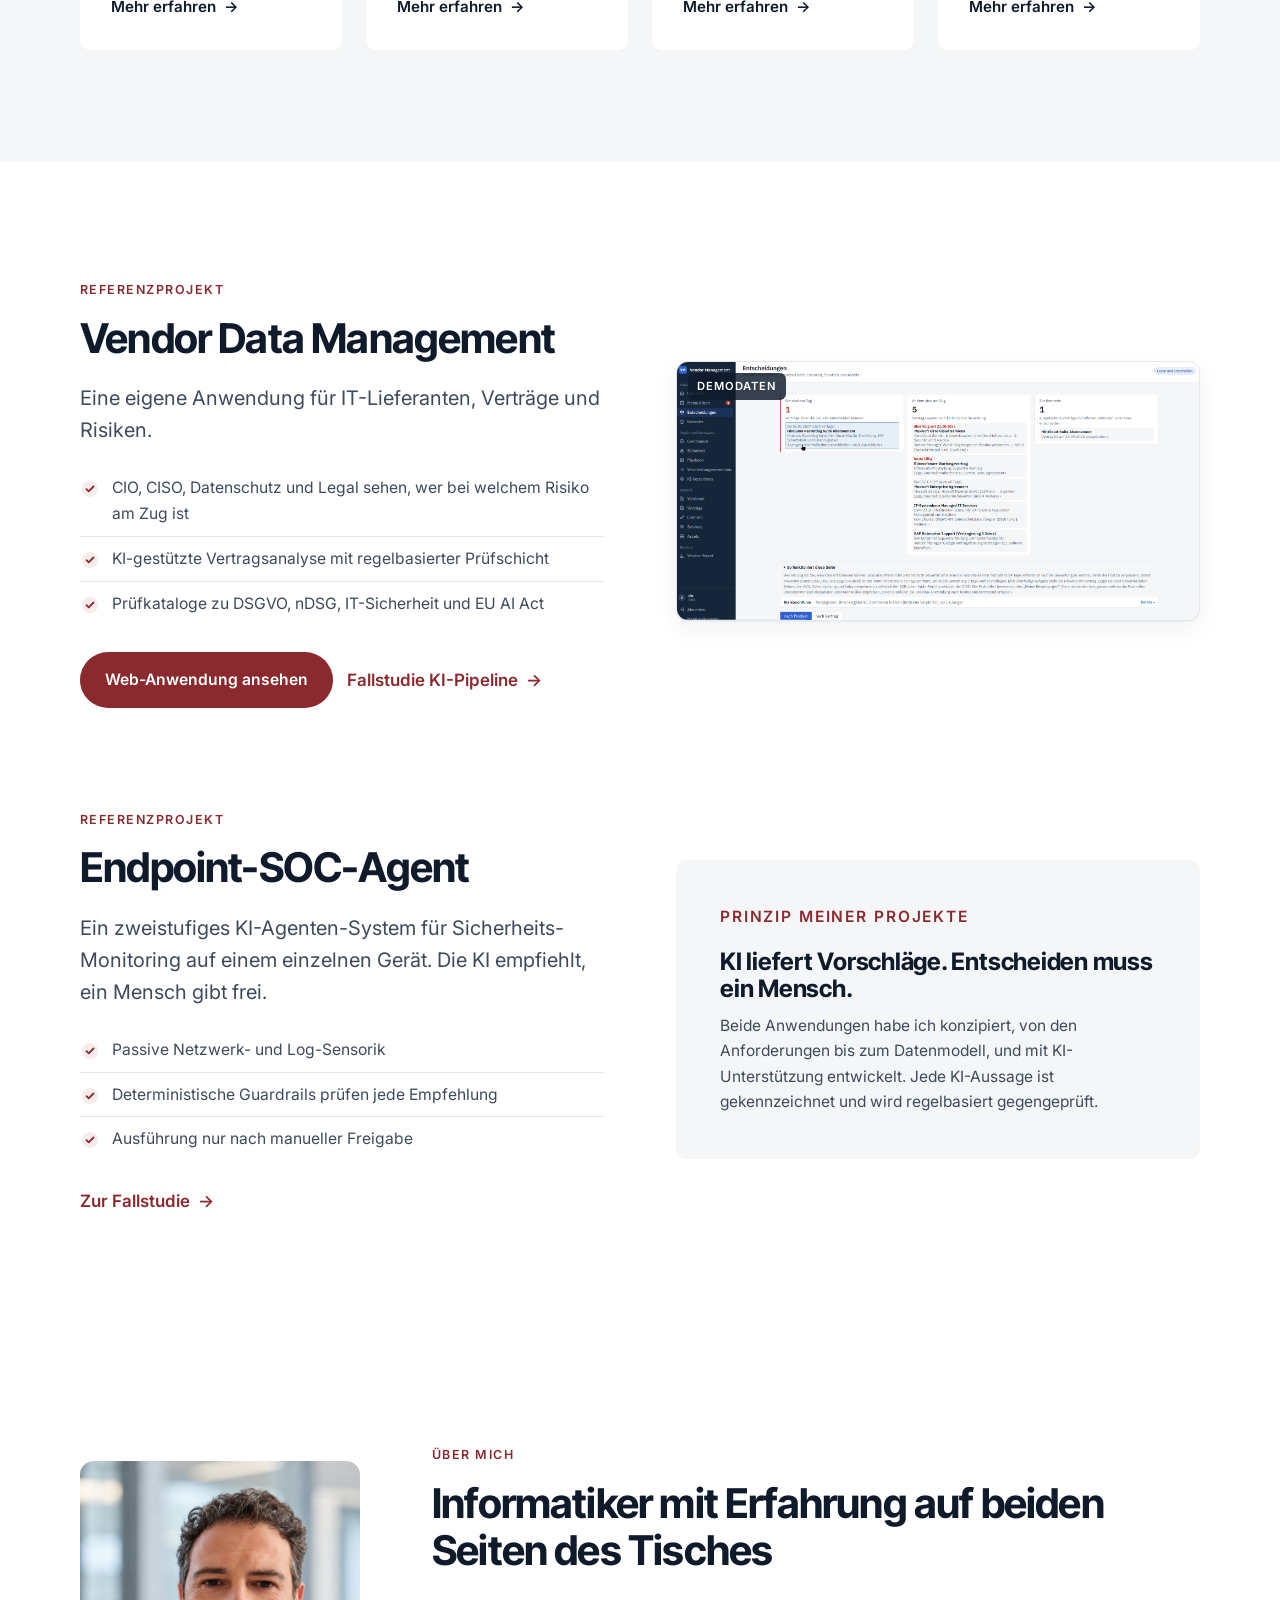
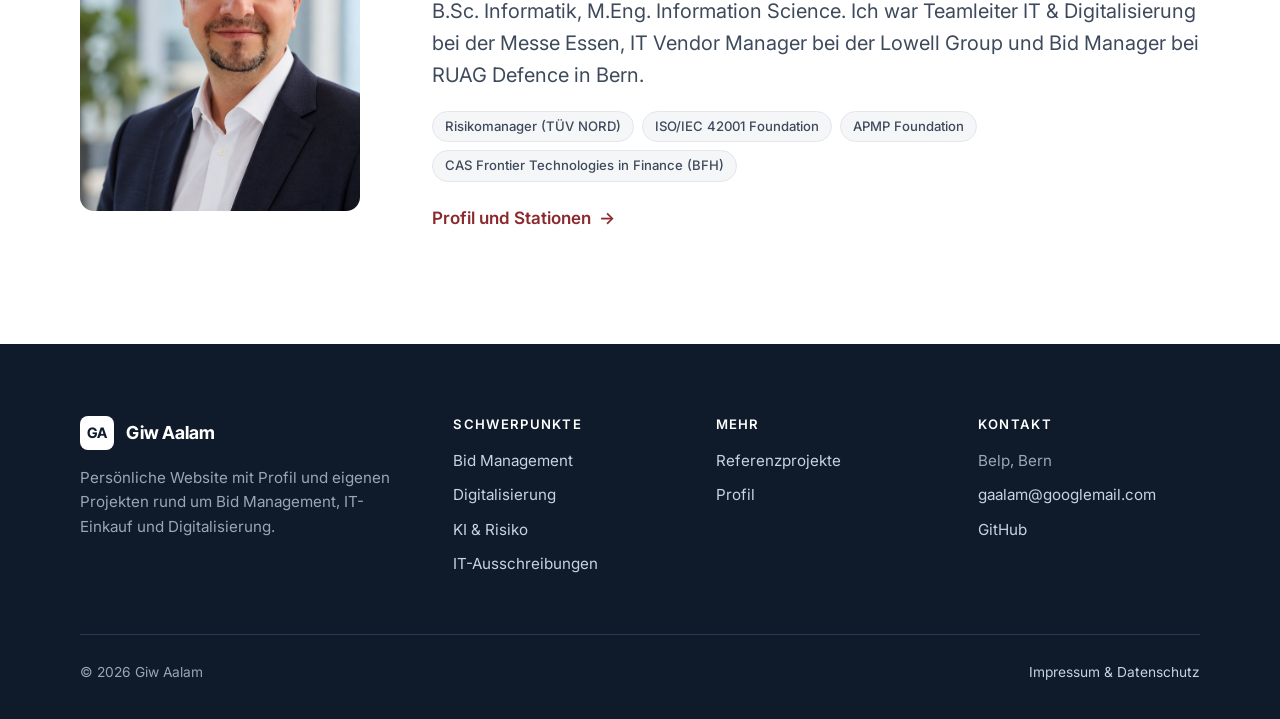
==== commit 2edbc35b: "Website aus Sicht neuer Arbeitgeber entschärft Bid-Tool, Online-Checks, Zeugniszitate und Beratungs-" ====
--- a/index.html
+++ b/index.html
@@ -4,13 +4,13 @@
 <meta charset="utf-8">
 <meta name="viewport" content="width=device-width, initial-scale=1">
 <meta name="google-site-verification" content="A7UXfhFZWaXhQzWZ7YZxfy1jRE7HxicbhE1LOJ9p0_E">
-<title>Giw Aalam · Digitalisierung, IT-Einkauf und Bid Management</title>
-<meta name="description" content="Persönliche Website von Giw Aalam: Profil, Stationen und eigene Projekte zu Digitalisierung, IT-Einkauf und Bid Management. Über 15 Jahre IT-Erfahrung als Teamleiter IT, IT Vendor Manager und Bid Manager. Belp bei Bern.">
+<title>Giw Aalam · Bid Management, IT-Einkauf und Digitalisierung</title>
+<meta name="description" content="Persönliche Website von Giw Aalam: Profil, Stationen und eigene Projekte zu Bid Management, IT-Einkauf und Digitalisierung. Über 15 Jahre IT-Erfahrung als Teamleiter IT, IT Vendor Manager und Bid Manager. Belp bei Bern.">
 <meta property="og:type" content="website">
 <meta property="og:url" content="https://aalam.ch/">
 <meta property="og:site_name" content="Giw Aalam">
-<meta property="og:title" content="Giw Aalam · Digitalisierung, IT-Einkauf und Bid Management">
-<meta property="og:description" content="Profil, Stationen und eigene Projekte zu Digitalisierung, IT-Einkauf und Bid Management.">
+<meta property="og:title" content="Giw Aalam · Bid Management, IT-Einkauf und Digitalisierung">
+<meta property="og:description" content="Profil, Stationen und eigene Projekte zu Bid Management, IT-Einkauf und Digitalisierung.">
 <meta property="og:image" content="https://aalam.ch/profil/giw-aalam.jpg">
 <meta property="og:locale" content="de_CH">
 <meta name="twitter:card" content="summary">
@@ -20,7 +20,7 @@
   "@context": "https://schema.org",
   "@graph": [
     { "@type": "WebSite", "@id": "https://aalam.ch/#website", "url": "https://aalam.ch/", "name": "Giw Aalam", "inLanguage": "de-CH", "publisher": { "@id": "https://aalam.ch/#giw" } },
-    { "@type": "Person", "@id": "https://aalam.ch/#giw", "name": "Giw Aalam", "url": "https://aalam.ch/profil/", "email": "gaalam@googlemail.com", "jobTitle": "Digitalisierung, IT Vendor Management und Bid Management", "address": { "@type": "PostalAddress", "addressLocality": "Belp", "addressRegion": "BE", "addressCountry": "CH" }, "sameAs": ["https://github.com/Gaalam"] }
+    { "@type": "Person", "@id": "https://aalam.ch/#giw", "name": "Giw Aalam", "url": "https://aalam.ch/profil/", "email": "gaalam@googlemail.com", "jobTitle": "Bid Management, IT Vendor Management und Digitalisierung", "address": { "@type": "PostalAddress", "addressLocality": "Belp", "addressRegion": "BE", "addressCountry": "CH" }, "sameAs": ["https://github.com/Gaalam"] }
   ]
 }
 </script>
@@ -34,7 +34,7 @@
 <a class="skip" href="#main" data-hl="skip">Zum Inhalt</a>
 <header class="site-header">
   <div class="container">
-    <a class="brand" href="/"><span class="brand-mark">GA</span><span>Giw Aalam<small data-hl="brand.sub">Digitalisierung · IT-Einkauf · Bid Management</small></span></a>
+    <a class="brand" href="/"><span class="brand-mark">GA</span><span>Giw Aalam<small data-hl="brand.sub">Bid Management · IT-Einkauf · Digitalisierung</small></span></a>
     <nav class="nav" aria-label="Hauptnavigation">
       <a href="/leistungen/" data-hl="nav.leistungen">Schwerpunkte</a>
       <a href="/referenzprojekte/" data-hl="nav.referenzen">Referenzprojekte</a>
@@ -85,6 +85,13 @@
       <a class="link" href="/leistungen/" data-i18n="s1.all">Alle Schwerpunkte</a>
     </div>
     <div class="grid g4 reveal">
+      <a class="card" href="/leistungen/#bid">
+        <div class="icon"><svg viewBox="0 0 24 24" fill="none" stroke="currentColor" stroke-width="1.7" stroke-linecap="round" stroke-linejoin="round"><circle cx="12" cy="12" r="8"/><circle cx="12" cy="12" r="4"/><circle cx="12" cy="12" r="1"/></svg></div>
+        <h3 data-i18n="s1.c4.t">Bid Management</h3>
+        <p data-i18n="s1.c4.p">Ausschreibungsunterlagen analysieren, das Bid-Team führen und ein vollständiges Angebot fristgerecht abgeben.</p>
+        <span class="link" data-i18n="more">Mehr erfahren</span>
+      </a>
+
       <a class="card" href="/leistungen/#digitalisierung">
         <div class="icon"><svg viewBox="0 0 24 24" fill="none" stroke="currentColor" stroke-width="1.7" stroke-linecap="round" stroke-linejoin="round"><path d="M4 17l5-5 4 4 7-7"/><path d="M14 9h6v6"/></svg></div>
         <h3 data-i18n="s1.c1.t">Digitalisierung &amp; Transformation</h3>
@@ -102,14 +109,7 @@
         <h3 data-i18n="s1.c3.t">IT-Ausschreibungen &amp; Lieferanten</h3>
         <p data-i18n="s1.c3.p">Ausschreibungen aufsetzen, Angebote auswerten, Verträge verhandeln und Lieferanten im laufenden Betrieb steuern.</p>
         <span class="link" data-i18n="more">Mehr erfahren</span>
-      </a>
-      <a class="card" href="/leistungen/#bid">
-        <div class="icon"><svg viewBox="0 0 24 24" fill="none" stroke="currentColor" stroke-width="1.7" stroke-linecap="round" stroke-linejoin="round"><circle cx="12" cy="12" r="8"/><circle cx="12" cy="12" r="4"/><circle cx="12" cy="12" r="1"/></svg></div>
-        <h3 data-i18n="s1.c4.t">Bid Management</h3>
-        <p data-i18n="s1.c4.p">Ausschreibungsunterlagen analysieren, das Bid-Team führen und ein vollständiges Angebot fristgerecht abgeben.</p>
-        <span class="link" data-i18n="more">Mehr erfahren</span>
-      </a>
-    </div>
+      </a>    </div>
   </div>
 </section>
 
@@ -135,23 +135,6 @@
         <img src="/referenzprojekte/vendor-data-management/web-anwendung/entscheidungen.png" width="1897" height="936" loading="lazy" alt="Vendor Data Management: Seite Entscheidungen mit offenen Risiken je Vertrag" data-i18n-alt="s2.alt">
       </figure>
     </div>
-    <div class="feature flip reveal">
-      <div>
-        <p class="kicker" data-i18n="s6.kicker">Referenzprojekt · in Entwicklung</p>
-        <h2 data-i18n="s6.h2">Ausschreibungen qualifizieren</h2>
-        <p class="lead" data-i18n="s6.lead">Ein Werkzeug für Bid-Teams, das öffentliche Ausschreibungen sichtet und gegen das Firmenprofil qualifiziert.</p>
-        <ul class="checks">
-          <li data-i18n="s6.l1">Tägliches Screening von TED mit regelbasiertem Vorfilter</li>
-          <li data-i18n="s6.l2">Eignungskriterien einzeln geprüft, mit Fundstelle</li>
-          <li data-i18n="s6.l3">Bisherige Zuschläge und Wettbewerber des Auftraggebers</li>
-        </ul>
-        <a class="link" href="/referenzprojekte/ausschreibungen-qualifizieren/" data-i18n="s6.cta">Zum Projekt</a>
-      </div>
-      <figure class="shot">
-        <span class="tag" data-i18n="s6.tag">DEMO · NAMEN GESCHWÄRZT</span>
-        <img src="/referenzprojekte/ausschreibungen-qualifizieren/qualifizierung.png" width="1428" height="1235" loading="lazy" alt="Qualifizierung einer Ausschreibung gegen das Firmenprofil" data-i18n-alt="s6.alt">
-      </figure>
-    </div>
     <div class="feature reveal">
       <div>
         <p class="kicker" data-i18n="s3.kicker">Referenzprojekt</p>
@@ -167,34 +150,8 @@
       <div class="card" style="background:var(--bg-soft); border:0; padding:clamp(28px,4vw,44px)">
         <p class="kicker" data-i18n="s3.box.k">Prinzip meiner Projekte</p>
         <h3 style="font-size:1.5rem" data-i18n="s3.box.t">KI liefert Vorschläge. Entscheiden muss ein Mensch.</h3>
-        <p style="margin:0" data-i18n="s3.box.p">Alle drei Anwendungen habe ich konzipiert, von den Anforderungen bis zum Datenmodell, und mit KI-Unterstützung entwickelt. Jede KI-Aussage ist gekennzeichnet und wird regelbasiert gegengeprüft.</p>
-      </div>
-    </div>
-  </div>
-</section>
-
-<section class="soft">
-  <div class="container">
-    <div class="section-head reveal">
-      <p class="kicker" data-i18n="s4.kicker">Arbeitsweise</p>
-      <h2 data-i18n="s4.h2">Was frühere Arbeitgeber schreiben</h2>
-    </div>
-    <div class="grid g3 reveal">
-      <figure class="quote" style="margin:0">
-        <div class="topic" data-i18n="q1.t">Stakeholder-Management</div>
-        <blockquote data-i18n="q1.q">«In konfliktären Situationen pflegte Herr Aalam einen fairen und stets lösungsorientierten Umgang mit allen Beteiligten.»</blockquote>
-        <cite><b>Messe Essen</b><span data-i18n="q1.c">Arbeitszeugnis 2021</span></cite>
-      </figure>
-      <figure class="quote" style="margin:0">
-        <div class="topic" data-i18n="q2.t">Koordination &amp; Umsetzung</div>
-        <blockquote data-i18n="q2.q">«Mit seinen guten organisatorischen und planerischen Fähigkeiten lenkte er auch schwierige Arbeitsprozesse mit Erfolg.»</blockquote>
-        <cite><b>RUAG Defence</b><span data-i18n="q2.c">Arbeitszeugnis 2017</span></cite>
-      </figure>
-      <figure class="quote" style="margin:0">
-        <div class="topic" data-i18n="q3.t">Analytisches Arbeiten</div>
-        <blockquote data-i18n="q3.q">«… arbeitete sich Herr Aalam sehr zügig in neue Aufgabengebiete ein und durchdrang auch sehr komplexe Sachverhalte vollständig.»</blockquote>
-        <cite><b>Lowell</b><span data-i18n="q3.c">Arbeitszeugnis 2026</span></cite>
-      </figure>
+        <p style="margin:0" data-i18n="s3.box.p">Beide Anwendungen habe ich konzipiert, von den Anforderungen bis zum Datenmodell, und mit KI-Unterstützung entwickelt. Jede KI-Aussage ist gekennzeichnet und wird regelbasiert gegengeprüft.</p>
+      </div>
     </div>
   </div>
 </section>
@@ -217,30 +174,6 @@
   </div>
 </section>
 
-<section class="dark">
-  <div class="container">
-    <div class="section-head reveal">
-      <p class="kicker" data-i18n="s5.kicker">Online-Checks</p>
-      <h2 data-i18n="s5.h2">Zwei Selbsttests</h2>
-      <p data-i18n="s5.p">Ohne Anmeldung. Die Auswertung erscheint direkt im Browser, es werden keine Daten übermittelt.</p>
-    </div>
-    <div class="grid g2 reveal">
-      <a class="tile" href="/reifegrad-check/">
-        <span class="meta" data-i18n="t1.m">5 Minuten</span>
-        <h3 data-i18n="t1.t">Reifegrad-Check Vendor Governance</h3>
-        <p data-i18n="t1.p">Wie gut haben Sie Lieferanten, Verträge und Risiken im Griff? Mit Einordnung und nächsten Schritten.</p>
-        <span class="link" data-i18n="t1.cta">Check starten</span>
-      </a>
-      <a class="tile" href="/ki-verordnung-check/">
-        <span class="meta" data-i18n="t2.m">3 Minuten</span>
-        <h3 data-i18n="t2.t">EU AI Act Pflichten-Check</h3>
-        <p data-i18n="t2.p">Welche Rolle und Risikoklasse hat Ihr KI-Einsatz, und welche Pflichten folgen daraus? Mit Gesetzeszitat und Fristen.</p>
-        <span class="link" data-i18n="t2.cta">Check starten</span>
-      </a>
-    </div>
-  </div>
-</section>
-
 </main>
 
 <footer class="site-footer">
@@ -248,15 +181,15 @@
     <div class="foot-grid">
       <div>
         <a class="brand" href="/"><span class="brand-mark">GA</span><span>Giw Aalam</span></a>
-        <p data-hl="ft.p">Persönliche Website mit Profil und eigenen Projekten rund um Digitalisierung, IT-Einkauf und Bid Management.</p>
+        <p data-hl="ft.p">Persönliche Website mit Profil und eigenen Projekten rund um Bid Management, IT-Einkauf und Digitalisierung.</p>
       </div>
       <div>
         <h4 data-hl="ft.h1">Schwerpunkte</h4>
         <ul>
+          <li><a href="/leistungen/#bid">Bid Management</a></li>
           <li><a href="/leistungen/#digitalisierung" data-hl="ft.l1">Digitalisierung</a></li>
           <li><a href="/leistungen/#ki" data-hl="ft.l2">KI &amp; Risiko</a></li>
           <li><a href="/leistungen/#einkauf" data-hl="ft.l3">IT-Ausschreibungen</a></li>
-          <li><a href="/leistungen/#bid">Bid Management</a></li>
         </ul>
       </div>
       <div>
@@ -264,8 +197,6 @@
         <ul>
           <li><a href="/referenzprojekte/" data-hl="nav.referenzen">Referenzprojekte</a></li>
           <li><a href="/profil/" data-hl="nav.profil">Profil</a></li>
-          <li><a href="/reifegrad-check/" data-hl="ft.l4">Reifegrad-Check</a></li>
-          <li><a href="/ki-verordnung-check/" data-hl="ft.l5">EU AI Act Check</a></li>
         </ul>
       </div>
       <div>
@@ -286,8 +217,8 @@
 
 <script>
 window.EN = {
-  title: "Giw Aalam · Digitalisation, IT procurement and bid management",
-  description: "Personal website of Giw Aalam: profile, career and own projects on digitalisation, IT procurement and bid management. Over 15 years of IT experience as IT team lead, IT vendor manager and bid manager. Belp near Bern.",
+  title: "Giw Aalam · Bid management, IT procurement and digitalisation",
+  description: "Personal website of Giw Aalam: profile, career and own projects on bid management, IT procurement and digitalisation. Over 15 years of IT experience as IT team lead, IT vendor manager and bid manager. Belp near Bern.",
   "hero.kicker": "Computer scientist · Belp near Bern",
   "hero.h1": "I bring business units, IT and suppliers together.",
   "hero.lead": "From the as-is analysis through the tender to go-live. I know tenders from both sides, as the buyer and as the bidder.",
@@ -315,35 +246,18 @@
   "s2.cta1": "View the web application", "s2.cta2": "Case study: AI pipeline",
   "demo": "DEMO DATA",
   "s2.alt": "Vendor Data Management: decisions page with open risks per contract",
-  "s6.kicker": "Reference project · in development", "s6.h2": "Qualifying tenders",
-  "s6.lead": "A tool for bid teams that screens public tenders and qualifies them against the company profile.",
-  "s6.l1": "Daily TED screening with a rule-based pre-filter", "s6.l2": "Eligibility criteria checked one by one, with sources",
-  "s6.l3": "Previous awards and competitors of the contracting authority", "s6.cta": "View the project", "s6.tag": "DEMO · NAMES REDACTED",
-  "s6.alt": "Qualification of a tender against the company profile",
   "s3.kicker": "Reference project", "s3.h2": "Endpoint SOC agent",
   "s3.lead": "A two-stage AI agent system for security monitoring on a single device. The AI recommends, a human approves.",
   "s3.l1": "Passive network and log sensors", "s3.l2": "Deterministic guardrails check every recommendation", "s3.l3": "Execution only after manual approval",
   "s3.cta": "Read the case study",
   "s3.box.k": "The principle behind my projects",
   "s3.box.t": "AI makes suggestions. A human has to decide.",
-  "s3.box.p": "I designed all three applications, from the requirements to the data model, and developed them with AI assistance. Every AI statement is labelled and checked against rules.",
-  "s4.kicker": "How I work", "s4.h2": "What former employers write",
-  "q1.t": "Stakeholder management", "q1.q": "“In conflict situations, Mr Aalam dealt with everyone involved fairly and always with a focus on solutions.”", "q1.c": "Employment reference 2021",
-  "q2.t": "Coordination &amp; delivery", "q2.q": "“With his good organisational and planning skills, he successfully steered even difficult work processes.”", "q2.c": "Employment reference 2017",
-  "q3.t": "Analytical work", "q3.q": "“… Mr Aalam familiarised himself with new areas very quickly and fully grasped even very complex matters.”", "q3.c": "Employment reference 2026",
+  "s3.box.p": "I designed both applications, from the requirements to the data model, and developed them with AI assistance. Every AI statement is labelled and checked against rules.",
   "about.alt": "Giw Aalam", "about.kicker": "About me",
   "about.h2": "A computer scientist who has sat on both sides of the table",
   "about.lead": "B.Sc. Computer Science, M.Eng. Information Science. I was IT &amp; digitalisation team lead at Messe Essen, IT vendor manager at the Lowell Group and bid manager at RUAG Defence in Bern.",
   "about.p1": "Risk manager (TÜV NORD)", "about.p2": "CAS Frontier Technologies in Finance (BFH)",
   "about.cta": "Profile and career",
-  "s5.kicker": "Online checks", "s5.h2": "Two self-assessments",
-  "s5.p": "No sign-up. The results appear right in your browser, no data is transmitted.",
-  "t1.m": "5 minutes", "t1.t": "Vendor governance maturity check",
-  "t1.p": "How well do you have suppliers, contracts and risks under control? With an assessment and next steps.",
-  "t1.cta": "Start the check",
-  "t2.m": "3 minutes", "t2.t": "EU AI Act obligations check",
-  "t2.p": "Which role and risk class does your AI use have, and which obligations follow? With legal citations and deadlines.",
-  "t2.cta": "Start the check",
 };
 </script>
 <script src="/assets/site.js"></script>
